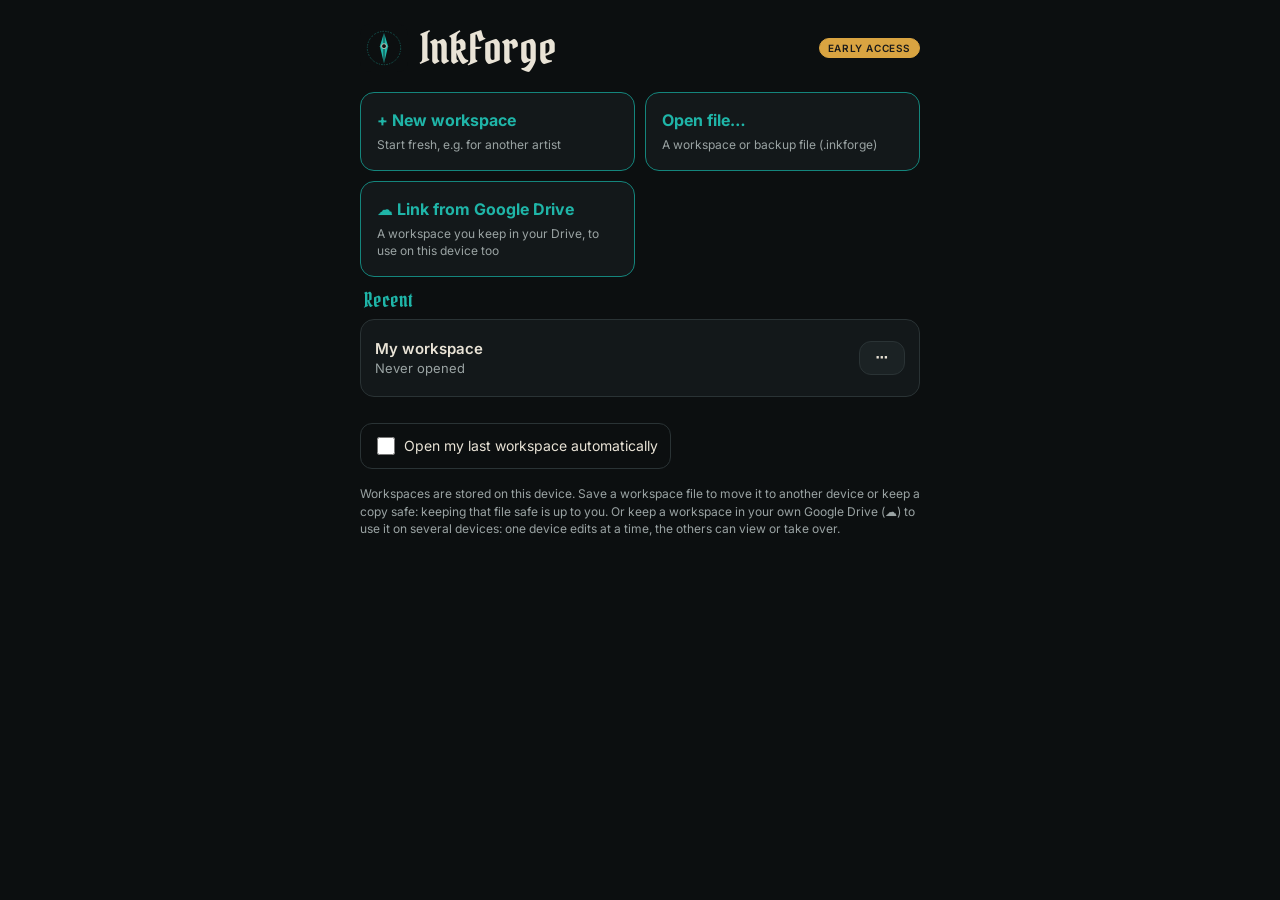
==== index.html @ c923f7d4 "Design studio: gift vouchers, business cards, flyers and social posts from templates and themes; add" ====
<!doctype html>
<html lang="en">
<head>
<meta charset="utf-8">
<meta name="viewport" content="width=device-width, initial-scale=1, viewport-fit=cover">
<meta name="theme-color" content="#0c0f10">
<meta name="apple-mobile-web-app-capable" content="yes">
<meta name="apple-mobile-web-app-status-bar-style" content="black-translucent">
<title>InkForge</title>
<link rel="manifest" href="manifest.webmanifest">
<link rel="icon" href="icon.svg" type="image/svg+xml">
<link rel="apple-touch-icon" href="icon.svg">
<link rel="preconnect" href="https://fonts.googleapis.com">
<link rel="preconnect" href="https://fonts.gstatic.com" crossorigin>
<link href="https://fonts.googleapis.com/css2?family=Pirata+One&family=Inter:wght@400;500;600;700&display=swap" rel="stylesheet">
<link rel="stylesheet" href="app.css">
</head>
<body>
<div id="app">
  <nav id="nav" aria-label="Main">
    <div class="brand"><img src="icon.svg" alt=""><span>InkForge</span></div>
    <button class="nav-btn" data-view="home" data-tip="Today at a glance">
      <svg viewBox="0 0 24 24"><path d="M3 11l9-7 9 7v9a1 1 0 0 1-1 1h-5v-6H9v6H4a1 1 0 0 1-1-1z"/></svg><span>Home</span></button>
    <button class="nav-btn" data-view="clients" data-tip="Client phonebook">
      <svg viewBox="0 0 24 24"><circle cx="9" cy="8" r="4"/><path d="M2 21c0-4 3-6 7-6s7 2 7 6"/><path d="M17 4a4 4 0 0 1 0 8M22 21c0-3-2-5-4-5.5"/></svg><span>Clients</span></button>
    <button class="nav-btn" data-view="book" data-tip="Appointments calendar">
      <svg viewBox="0 0 24 24"><rect x="3" y="5" width="18" height="16" rx="2"/><path d="M3 10h18M8 3v4M16 3v4"/></svg><span>Book</span></button>
    <button class="nav-btn" data-view="studio" data-tip="Portfolio, stencils, forms, reels">
      <svg viewBox="0 0 24 24"><path d="M14 3l7 7-9 9H5v-7z"/><path d="M11 6l7 7M5 19l-2 2"/></svg><span>Studio</span></button>
    <button class="nav-btn" data-view="more" data-tip="Settings, backup, rules, stock">
      <svg viewBox="0 0 24 24"><circle cx="5" cy="12" r="1.6"/><circle cx="12" cy="12" r="1.6"/><circle cx="19" cy="12" r="1.6"/></svg><span>More</span></button>
  </nav>
  <main id="main">
    <header id="topbar"><h1 id="view-title">InkForge</h1>
      <span class="tb-right"><span class="badge ea" data-tip="InkForge is still being built. Features may change and some things may not work yet.">Early Access</span>
        <span id="db-badge" class="badge" data-tip="Database status">…</span></span></header>
    <section id="view"></section>
  </main>
</div>
<div id="tip" role="tooltip" hidden></div>
<div id="toast" hidden></div>
<input type="file" id="import-file" accept=".inkforge,.sqlite,.db" hidden>
<script src="reel.js"></script>
<script src="design.js"></script>
<script src="app.js"></script>
</body>
</html>
---- app.css ----
:root {
  --bg: #0c0f10;
  --bg2: #13181a;
  --bg3: #1b2224;
  --line: #2a3335;
  --ink: #e9e3d6;      /* bone */
  --ink2: #9aa3a3;
  --teal: #1fb5a8;
  --teal2: #14857c;
  --red: #d2453b;
  --radius: 14px;
  --nav-h: 64px;
  --safe-b: env(safe-area-inset-bottom, 0px);
  --display: 'Pirata One', 'Georgia', serif;
  --ui: 'Inter', system-ui, -apple-system, 'Segoe UI', sans-serif;
}
* { box-sizing: border-box; -webkit-tap-highlight-color: transparent; }
[hidden] { display: none !important; }
html, body { margin: 0; height: 100%; }
body {
  background: var(--bg);
  background-image:
    radial-gradient(1200px 600px at 110% -10%, rgba(31,181,168,.08), transparent 60%),
    radial-gradient(800px 500px at -20% 110%, rgba(31,181,168,.05), transparent 60%);
  color: var(--ink); font: 15px/1.45 var(--ui);
  overscroll-behavior: none;
}
button, input, select, textarea { font: inherit; color: inherit; }
svg { width: 22px; height: 22px; fill: none; stroke: currentColor; stroke-width: 1.7; stroke-linecap: round; stroke-linejoin: round; }

#app { display: flex; flex-direction: column-reverse; height: 100%; }
#main { flex: 1; min-width: 0; overflow-y: auto; padding: 0 16px calc(24px); }

/* Bottom tab bar (phones) */
#nav {
  display: flex; justify-content: space-around; align-items: stretch;
  height: calc(var(--nav-h) + var(--safe-b)); padding-bottom: var(--safe-b);
  background: rgba(12,15,16,.92); backdrop-filter: blur(10px);
  border-top: 1px solid var(--line);
}
#nav .brand { display: none; }
.nav-btn {
  flex: 1; background: none; border: 0; color: var(--ink2);
  display: flex; flex-direction: column; align-items: center; justify-content: center; gap: 3px;
  font-size: 11px; font-weight: 600; letter-spacing: .04em; text-transform: uppercase; cursor: pointer;
}
.nav-btn.active { color: var(--teal); }
.nav-btn.active svg { filter: drop-shadow(0 0 6px rgba(31,181,168,.55)); }

/* Side rail (tablet landscape / PC) */
@media (min-width: 900px) {
  #app { flex-direction: row; }
  #nav { flex-direction: column; justify-content: flex-start; width: 96px; height: 100%;
         border-top: 0; border-right: 1px solid var(--line); padding: 16px 0; gap: 6px; }
  #nav .brand { display: flex; flex-direction: column; align-items: center; gap: 4px; margin-bottom: 18px;
                font: 20px var(--display); color: var(--teal); }
  #nav .brand img { width: 44px; height: 44px; }
  .nav-btn { flex: 0 0 72px; }
  #main { padding: 0 32px 32px; }
}

#topbar {
  position: sticky; top: 0; z-index: 5; display: flex; align-items: center; justify-content: space-between;
  padding: calc(env(safe-area-inset-top, 0px) + 14px) 0 12px; background: linear-gradient(var(--bg) 70%, transparent);
}
#topbar h1 { margin: 0; font: 34px/1 var(--display); letter-spacing: .02em; }
.badge { font-size: 11px; font-weight: 600; padding: 4px 10px; border-radius: 99px;
         border: 1px solid var(--line); color: var(--ink2); text-transform: uppercase; letter-spacing: .06em; }
.badge.ok { color: var(--teal); border-color: var(--teal2); }
.tb-right { display: flex; flex-direction: column; align-items: flex-end; gap: 4px; flex: none; margin-left: 10px; }
.badge.ea { color: #1a1a1a; background: #d9a441; border-color: #d9a441; font-size: 10px; padding: 2px 8px; }
.badge.warn { color: var(--red); border-color: var(--red); }

#view { max-width: 980px; margin: 0 auto; animation: fade .18s ease; }
@keyframes fade { from { opacity: 0; transform: translateY(4px); } }

.card {
  background: var(--bg2); border: 1px solid var(--line); border-radius: var(--radius);
  padding: 16px; margin-bottom: 14px; position: relative;
}
.card h2 { margin: 0 0 10px; font: 24px/1.1 var(--display); letter-spacing: .02em; display: flex; align-items: center; gap: 8px; }
.grid { display: grid; gap: 14px; grid-template-columns: repeat(auto-fill, minmax(220px, 1fr)); }
.grid > .card { margin-bottom: 0; }
.muted { color: var(--ink2); }
.hero { padding: 22px 18px; border-color: var(--teal2);
        background: linear-gradient(135deg, rgba(31,181,168,.14), transparent 60%), var(--bg2); }
.hero .big { font: 40px/1 var(--display); }

.tile { display: flex; align-items: center; gap: 14px; cursor: pointer; min-height: 72px; }
.tile .ico { width: 44px; height: 44px; border-radius: 12px; display: grid; place-items: center;
             background: var(--bg3); color: var(--teal); flex: none; }
.tile .t { font-weight: 600; }
.tile .soon { margin-left: auto; font-size: 10px; text-transform: uppercase; letter-spacing: .08em; color: var(--ink2); }
.tile:active { transform: scale(.98); }

.btn {
  display: inline-flex; align-items: center; justify-content: center; gap: 8px; min-height: 44px; padding: 0 18px;
  border-radius: 12px; border: 1px solid var(--line); background: var(--bg3); cursor: pointer; font-weight: 600;
}
.btn.primary { background: var(--teal); border-color: var(--teal); color: #061211; }
.btn.danger { border-color: var(--red); color: var(--red); background: none; }
.btn:active { transform: scale(.97); }
.row { display: flex; gap: 10px; flex-wrap: wrap; align-items: center; }

label.field { display: block; margin-bottom: 12px; }
label.field span { display: block; font-size: 12px; color: var(--ink2); margin-bottom: 4px; text-transform: uppercase; letter-spacing: .06em; }
.in { width: 100%; min-height: 46px; padding: 0 14px; border-radius: 12px; border: 1px solid var(--line);
           background: var(--bg); outline: none; font-size: 16px; /* 16px stops iOS zoom */ }
.in:focus { border-color: var(--teal); }

.stat { display: flex; justify-content: space-between; padding: 8px 0; border-bottom: 1px dashed var(--line); }
.stat:last-child { border: 0; }
.meter { height: 6px; background: var(--bg3); border-radius: 9px; overflow: hidden; margin-top: 8px; }
.meter > i { display: block; height: 100%; background: var(--teal); }

textarea.in { padding: 12px 14px; resize: vertical; min-height: 0; display: block; }
.btn.small { min-height: 34px; padding: 0 12px; font-size: 13px; }
.icon-btn { padding: 0; width: 46px; min-height: 46px; flex: none; }

/* Clients */
.search-bar { position: sticky; top: calc(env(safe-area-inset-top, 0px) + 60px); z-index: 4; display: flex; gap: 10px; padding: 4px 0 12px; background: var(--bg); }
.letter { font: 20px var(--display); color: var(--teal); margin: 10px 4px 6px; }
.card.list { padding: 4px 0; }
.c-row { display: flex; align-items: center; gap: 12px; padding: 10px 14px; color: inherit; text-decoration: none; min-height: 60px; }
.c-row + .c-row { border-top: 1px solid var(--line); }
.c-row:active { background: var(--bg3); }
.c-main { flex: 1; min-width: 0; display: flex; flex-direction: column; }
.c-n { font-weight: 600; }
.c-sub { font-size: 13px; white-space: nowrap; overflow: hidden; text-overflow: ellipsis; }
.chev { color: var(--ink2); width: 18px; height: 18px; flex: none; }
.dot { width: 8px; height: 8px; border-radius: 50%; background: var(--red); flex: none; }
.count { text-align: center; font-size: 12px; margin: 8px 0 24px; }
.ava { width: 40px; height: 40px; border-radius: 50%; flex: none; object-fit: cover; display: grid; place-items: center;
       background: var(--bg3); border: 1px solid var(--line); color: var(--teal); font-weight: 700; font-size: 14px; }
.ava.lg { width: 96px; height: 96px; font: 38px var(--display); border: 2px solid var(--teal2); }
.empty { text-align: center; padding: 48px 16px; }
.empty-ico { width: 72px; height: 72px; margin: 0 auto 12px; border-radius: 50%; border: 1px dashed var(--teal2);
             display: grid; place-items: center; color: var(--teal); }
.chips { display: flex; flex-wrap: wrap; gap: 6px; justify-content: center; margin-top: 8px; }
.chip { font-size: 12px; padding: 3px 10px; border-radius: 99px; background: var(--bg3); border: 1px solid var(--line); }
.c-head { display: flex; flex-direction: column; align-items: center; text-align: center; padding-top: 22px; }
.c-name { font: 32px/1.1 var(--display); margin-top: 10px; }
.acts { display: flex; justify-content: center; gap: 6px; margin-top: 16px; width: 100%; }
.act { flex: 1; max-width: 76px; display: flex; flex-direction: column; align-items: center; gap: 4px; padding: 10px 0;
       border-radius: 12px; background: var(--bg3); color: var(--teal); text-decoration: none; font-size: 11px; font-weight: 600; }
.act span { color: var(--ink); }
.act.off { opacity: .3; }
.stat .val { text-align: right; overflow-wrap: anywhere; margin-left: 12px; }
.card.alert { border-color: var(--red); background: linear-gradient(135deg, rgba(210,69,59,.12), transparent 60%), var(--bg2); }
.card.alert h2 { color: var(--red); }
.pre { white-space: pre-wrap; margin: 0; }
.two { display: grid; gap: 0 12px; grid-template-columns: 1fr; }
@media (min-width: 600px) { .two { grid-template-columns: 1fr 1fr; } }
.photo-pick { display: flex; flex-direction: column; align-items: center; gap: 8px; margin: 6px 0 16px; }
.avatar-pick { position: relative; cursor: pointer; }
.avatar-pick .cam { position: absolute; right: -2px; bottom: -2px; width: 32px; height: 32px; border-radius: 50%;
                    background: var(--teal); color: #061211; display: grid; place-items: center; }
.avatar-pick .cam svg { width: 18px; height: 18px; }
.form-foot { position: sticky; bottom: 0; background: var(--bg2); padding: 12px 0 4px; margin-top: 4px; z-index: 1; }

/* Booking / calendar */
.card.list.flush { background: none; border: 0; padding: 0; margin: 0 -16px -16px; border-top: 1px solid var(--line); border-radius: 0; }
.cal-bar { position: sticky; top: calc(env(safe-area-inset-top, 0px) + 60px); z-index: 4; display: flex; justify-content: space-between; gap: 8px; flex-wrap: wrap; padding: 4px 0 8px; background: var(--bg); }
.seg { display: flex; background: var(--bg2); border: 1px solid var(--line); border-radius: 12px; padding: 3px; }
.seg button { border: 0; background: none; padding: 0 12px; min-height: 38px; border-radius: 9px; color: var(--ink2); font-weight: 600; cursor: pointer; }
.seg button.on { background: var(--teal); color: #061211; }
.cal-label { font: 22px var(--display); margin: 2px 2px 10px; }
.day-head { font: 20px var(--display); color: var(--teal); margin: 16px 4px 8px; }

.month .wk, .mgrid { display: grid; grid-template-columns: repeat(7, 1fr); gap: 4px; }
.month .wk span { text-align: center; font-size: 11px; color: var(--ink2); padding-bottom: 4px; }
.mday { aspect-ratio: 1 / 1.05; border: 1px solid var(--line); background: var(--bg2); border-radius: 10px; cursor: pointer;
        display: flex; flex-direction: column; align-items: center; justify-content: space-between; padding: 6px 0 7px; min-width: 0; }
.mday .n { font-weight: 600; font-size: 14px; }
.mday.out { opacity: .35; }
.mday.today .n { color: var(--teal); }
.mday.sel { border-color: var(--teal); background: rgba(31,181,168,.12); }
.pips { display: flex; gap: 3px; align-items: center; height: 6px; }
.pips i { width: 6px; height: 6px; border-radius: 50%; background: var(--teal); }
.pips b { font-size: 10px; color: var(--teal); line-height: 1; }

.tl { background: var(--bg2); border: 1px solid var(--line); border-radius: var(--radius); overflow: hidden; margin-bottom: 20px; }
.tl-head { display: grid; grid-template-columns: 46px repeat(var(--n, 1), 1fr); border-bottom: 1px solid var(--line); }
.tl.week .tl-head, .tl.week .tl-body { --n: 7; }
.tl-day { border: 0; background: none; padding: 8px 0; display: flex; flex-direction: column; align-items: center; cursor: pointer; }
.tl-day small { font-size: 10px; text-transform: uppercase; color: var(--ink2); letter-spacing: .06em; }
.tl-day b { font-size: 18px; }
.tl-day.today b { color: var(--teal); }
.tl.day .tl-head { display: none; }
.tl-body { display: grid; grid-template-columns: 46px repeat(var(--n, 1), 1fr); max-height: calc(100dvh - 260px); overflow-y: auto; }
.tl-hours span { display: block; font-size: 10px; color: var(--ink2); text-align: right; padding-right: 6px; transform: translateY(-6px); }
.tl-col { position: relative; border-left: 1px solid var(--line); cursor: copy;
          background-image: repeating-linear-gradient(to bottom, var(--line) 0 1px, transparent 1px 60px),
                            repeating-linear-gradient(to bottom, rgba(42,51,53,.45) 0 1px, transparent 1px 30px); }
.now { position: absolute; left: 0; right: 0; height: 2px; background: var(--red); z-index: 2; }
.now::before { content: ''; position: absolute; left: -4px; top: -3px; width: 8px; height: 8px; border-radius: 50%; background: var(--red); }
.ev { position: absolute; z-index: 1; border-radius: 8px; padding: 4px 7px; overflow: hidden; text-decoration: none; color: var(--ink);
      background: rgba(31,181,168,.18); border-left: 3px solid var(--teal); font-size: 12px; display: flex; flex-direction: column; gap: 1px; }
.ev b { font-size: 13px; white-space: nowrap; overflow: hidden; text-overflow: ellipsis; }
.ev span { white-space: nowrap; overflow: hidden; text-overflow: ellipsis; }
.in::-webkit-calendar-picker-indicator { filter: invert(.7); }
.in { color-scheme: dark; }
.tl.week .ev { padding: 3px 4px; } .tl.week .ev b { font-size: 11px; }
.ev.busy { z-index: 0; cursor: not-allowed; }
.gsync.syncing svg { animation: spin 1s linear infinite; color: var(--teal); }
.gsync.ok { color: var(--teal); }
.gsync.error { color: var(--red); border-color: var(--red); }
@keyframes spin { to { transform: rotate(360deg); } }
.guide { margin-top: 14px; border-top: 1px dashed var(--line); padding-top: 12px; }
.guide summary { cursor: pointer; color: var(--teal); font-weight: 600; }
.guide ol { padding-left: 20px; margin: 10px 0; } .guide li { margin-bottom: 8px; }
.guide code { background: var(--bg3); padding: 1px 6px; border-radius: 6px; overflow-wrap: anywhere; }
.ev.busy { background: repeating-linear-gradient(45deg, rgba(154,163,163,.12) 0 6px, rgba(154,163,163,.06) 6px 12px); border-left-color: var(--ink2); color: var(--ink2); }
/* Booking types: one colour each, used on calendar blocks and chips */
.k-consult { --k: #d9a441; } .k-touchup { --k: #5fa8e8; } .k-meeting { --k: #b07fe0; } .k-leave { --k: #9aa3a3; } .k-other { --k: #e08a6b; }
.ev:is(.k-consult, .k-touchup, .k-meeting, .k-leave, .k-other) { border-left-color: var(--k); background: color-mix(in srgb, var(--k) 20%, transparent); }
.ev.k-leave { background: repeating-linear-gradient(45deg, rgba(154,163,163,.18) 0 6px, rgba(154,163,163,.08) 6px 12px); }
.kchip { display: inline-block; margin-left: 8px; font-size: 11px; font-weight: 600; padding: 1px 8px; border-radius: 99px; color: var(--k); border: 1px solid var(--k); vertical-align: 2px; }
.k-followup { --k: #4fd18b; }
.ev.k-followup { border-left-color: var(--k); background: color-mix(in srgb, var(--k) 20%, transparent); }
.done-tick { color: var(--teal); font-weight: 700; margin-right: 6px; }
/* Finished-tattoo section on a booking */
.b-done { border: 1px solid var(--line); border-radius: 14px; padding: 12px; margin-bottom: 12px; background: var(--bg); }
.b-done:has(input[name=completed]:checked) { border-color: var(--teal2); background: linear-gradient(135deg, rgba(31,181,168,.08), transparent 60%), var(--bg); }
.b-done-t { display: inline-flex; font-weight: 600; }
#b-done-in { margin-top: 12px; }
.b-done-acts { display: flex; flex-wrap: wrap; gap: 8px; align-items: center; justify-content: space-between; }
.b-fu { display: flex; align-items: center; gap: 6px; font-size: 13px; color: var(--ink2); }
.b-fu .in { width: 56px; padding: 8px; text-align: center; }
/* Stats */
.st-period { margin-bottom: 10px; overflow-x: auto; scrollbar-width: none; } .st-period button { flex: 1 0 auto; padding: 0 10px; font-size: 14px; }
#b-fu-info a { color: var(--teal); font-weight: 600; }
.st-head { margin-bottom: 12px; align-items: center; } .st-head .in { width: auto; flex: 1; min-width: 0; }
.kpis { display: grid; grid-template-columns: repeat(2, 1fr); gap: 8px; margin-bottom: 14px; }
@media (min-width: 700px) { .kpis { grid-template-columns: repeat(4, 1fr); } }
.kpi { background: var(--bg2); border: 1px solid var(--line); border-radius: 14px; padding: 12px 14px; display: flex; flex-direction: column; }
.kpi b { font: 26px/1.1 var(--display); color: var(--teal); } .kpi span { font-size: 12px; color: var(--ink2); }
.bars { display: flex; align-items: flex-end; gap: 6px; height: 160px; padding-top: 8px; }
.bar { flex: 1; height: 100%; display: flex; flex-direction: column; justify-content: flex-end; align-items: center; gap: 4px; min-width: 0; }
.bar i { display: block; width: 100%; max-width: 36px; border-radius: 6px 6px 2px 2px; background: linear-gradient(var(--teal), var(--teal2)); }
.bar span { font-size: 10px; color: var(--ink2); }
.st-two { grid-template-columns: 1fr 1fr; gap: 12px; }
@media (max-width: 520px) { .st-two { grid-template-columns: 1fr; } }
.st-table { overflow-x: auto; }
.st-table table { width: 100%; border-collapse: collapse; font-size: 13px; }
.st-table th { text-align: left; font-size: 11px; text-transform: uppercase; letter-spacing: .05em; color: var(--ink2); padding: 6px 8px; border-bottom: 1px solid var(--line); }
.st-table td { padding: 8px; border-bottom: 1px solid var(--line); white-space: nowrap; } .st-table td:nth-child(3) { white-space: normal; min-width: 140px; }
.st-table tbody tr { cursor: pointer; } .st-table tbody tr:hover { background: var(--bg3); }
#st-side a.stat { color: inherit; text-decoration: none; }
@media (min-width: 1000px) { .st-wrap { display: grid; grid-template-columns: 1fr 300px; gap: 16px; align-items: start; } #view:has(.st-wrap) { max-width: 1250px; } }
@media print {
  .st-period, .st-head .no-print { display: none !important; }
  .kpi, .card { break-inside: avoid; border-color: #ccc !important; background: #fff !important; color: #111 !important; }
  .kpi b { color: #14857c !important; } .st-table td, .st-table th { color: #111 !important; border-color: #ccc !important; }
}
.seg.kinds { flex-wrap: wrap; }
.seg.kinds button { flex: 1 0 30%; white-space: nowrap; font-size: 13px; padding-inline: 6px; }

.time-col { display: flex; flex-direction: column; width: 64px; flex: none; font-size: 13px; }
.price { font-weight: 700; font-size: 13px; padding: 3px 8px; border-radius: 8px; border: 1px solid var(--line); color: var(--ink2); }
.price.paid { color: var(--teal); border-color: var(--teal2); }

.picker { position: relative; }
.pick-list { position: absolute; left: 0; right: 0; top: calc(100% + 4px); z-index: 10; background: var(--bg3); border: 1px solid var(--line);
             border-radius: 12px; max-height: 300px; overflow-y: auto; box-shadow: 0 12px 30px rgba(0,0,0,.5); }
.pick-list .c-row { width: 100%; border: 0; background: none; text-align: left; cursor: pointer; min-height: 52px; }
.pick-list .c-row.add .ava { color: var(--teal); font-size: 20px; }
select.in { appearance: none; padding-right: 30px; cursor: pointer;
  background: var(--bg) url("data:image/svg+xml,%3Csvg xmlns='http://www.w3.org/2000/svg' viewBox='0 0 24 24' fill='none' stroke='%239aa3a3' stroke-width='2'%3E%3Cpath d='M6 9l6 6 6-6'/%3E%3C/svg%3E") no-repeat right 10px center / 16px; }
.two.tight { grid-template-columns: 1fr 1fr; }
.toggle { display: flex; align-items: center; gap: 6px; padding: 0 12px; min-height: 46px; border: 1px solid var(--line); border-radius: 12px; cursor: pointer; flex: none; }
.toggle input { accent-color: var(--teal); width: 18px; height: 18px; }
.toggle span { margin: 0 !important; text-transform: none !important; font-size: 14px !important; color: var(--ink) !important; letter-spacing: 0 !important; }
.lbl { display: block; font-size: 12px; color: var(--ink2); margin-bottom: 6px; text-transform: uppercase; letter-spacing: .06em; }
.field { margin-bottom: 12px; }
.thumbs { display: grid; grid-template-columns: repeat(auto-fill, minmax(84px, 1fr)); gap: 8px; }
.thumb { position: relative; aspect-ratio: 1; border-radius: 10px; overflow: hidden; background: var(--bg3); border: 1px solid var(--line); }
.thumb img { width: 100%; height: 100%; object-fit: cover; cursor: zoom-in; }
.thumb button { position: absolute; top: 4px; right: 4px; width: 26px; height: 26px; border-radius: 50%; border: 0;
                background: rgba(0,0,0,.7); color: #fff; font-size: 16px; line-height: 1; cursor: pointer; }
.thumb.add { display: grid; place-items: center; color: var(--teal); cursor: pointer; border-style: dashed; border-color: var(--teal2); }
#img-viewer { position: fixed; inset: 0; z-index: 80; background: #050505; user-select: none; -webkit-user-select: none; }

/* Portfolio */
.pf-seg { margin-bottom: 12px; } .pf-seg button { flex: 1; }
.pf-grid { display: grid; grid-template-columns: repeat(3, 1fr); gap: 3px; border-radius: var(--radius); overflow: hidden; }
@media (min-width: 600px) { .pf-grid { grid-template-columns: repeat(4, 1fr); gap: 6px; border-radius: 0; } .pf-grid .pf-tile { border-radius: 10px; } }
@media (min-width: 1100px) { .pf-grid { grid-template-columns: repeat(5, 1fr); } }
.pf-tile { position: relative; aspect-ratio: 1; background: var(--bg3); overflow: hidden; display: block; }
.pf-tile img { width: 100%; height: 100%; object-fit: cover; display: block; transition: transform .25s; }
.pf-tile:hover img { transform: scale(1.04); }
.pf-tile.claimed img { filter: grayscale(1) brightness(.6); }
.pf-badge { position: absolute; left: 6px; bottom: 6px; font-size: 11px; font-weight: 700; padding: 2px 8px; border-radius: 99px;
            background: var(--teal); color: #061211; }
.pf-tile.claimed .pf-badge { background: var(--bg); color: var(--ink2); }
.pf-star { position: absolute; right: 6px; top: 4px; color: #f0c75e; text-shadow: 0 1px 3px #000; }
.pf-n { position: absolute; right: 6px; bottom: 6px; font-size: 11px; background: rgba(0,0,0,.65); padding: 1px 7px; border-radius: 99px; }
.pf-strip { display: flex; gap: 6px; overflow-x: auto; padding-bottom: 2px; }
.pf-strip .pf-tile { width: 84px; flex: none; border-radius: 10px; }
.carousel { display: flex; overflow-x: auto; scroll-snap-type: x mandatory; border-radius: var(--radius); margin-bottom: 8px; background: #000; scrollbar-width: none; }
.carousel::-webkit-scrollbar { display: none; }
.slide { position: relative; flex: 0 0 100%; scroll-snap-align: center; display: grid; place-items: center; max-height: 70vh; aspect-ratio: 4 / 5; }
.slide img { width: 100%; height: 100%; object-fit: contain; cursor: zoom-in; }
.slide-label { position: absolute; left: 10px; top: 10px; background: rgba(0,0,0,.7); border: 1px solid var(--teal2); color: var(--teal);
               font-size: 11px; font-weight: 700; padding: 3px 10px; border-radius: 99px; text-transform: uppercase; letter-spacing: .06em; }
.dots { display: flex; justify-content: center; gap: 6px; margin-bottom: 12px; }
.dots i { width: 7px; height: 7px; border-radius: 50%; background: var(--line); } .dots i.on { background: var(--teal); }
.fav { background: none; border: 0; font-size: 28px; color: var(--line); cursor: pointer; line-height: 1; }
.fav.on { color: #f0c75e; }
.pf-thumbs { grid-template-columns: repeat(auto-fill, minmax(96px, 1fr)); }
.pf-ph { display: flex; flex-direction: column; gap: 4px; }
.thumb.cover { outline: 2px solid var(--teal); outline-offset: -2px; }
.thumb .fwd { right: auto; left: 4px; font-size: 11px; }
.mini-sel { min-height: 32px; font-size: 12px !important; padding: 0 22px 0 8px; border-radius: 8px; background-position: right 4px center; background-size: 12px; }

/* Quote / inventory / rules */
.quote-print { display: block; width: 190mm; height: auto; }
a.btn { color: var(--ink); text-decoration: none; }
a.btn.primary { color: #061211; }
/* Quote wizard */
#qz { max-width: 640px; }
/* Step tabs stay pinned under the top bar; each step's picture (chart, size box, detail) pins under them. */
.qz-steps { display: flex; gap: 4px; margin: 0 -16px 10px; padding: 6px 16px 8px; overflow-x: auto; scrollbar-width: none;
  position: sticky; top: calc(env(safe-area-inset-top, 0px) + 60px); z-index: 6; background: linear-gradient(var(--bg) 85%, transparent); }
.qz-pin { position: sticky; top: calc(env(safe-area-inset-top, 0px) + 122px); z-index: 4; background: var(--bg2); margin: 0 -16px; padding: 0 16px 8px;
  box-shadow: 0 10px 14px -10px rgba(0,0,0,.8); }
.qz-card-main h2 { font-size: 26px; }
.qz-sec { border-top: 1px solid var(--line); padding: 12px 0 4px; }
.qz-sec > summary { cursor: pointer; font-weight: 700; color: var(--teal); list-style: none; display: flex; justify-content: space-between; margin-bottom: 8px; }
.qz-sec > summary::after { content: '+'; color: var(--ink2); } .qz-sec[open] > summary::after { content: '−'; }
.qz-sec > summary::-webkit-details-marker { display: none; }
.qz-disc { display: grid; grid-template-columns: auto 1fr; gap: 8px; align-items: center; }
.qz-disc .seg button { padding: 0 14px; }
.qz-lines { margin: 12px auto 0; max-width: 260px; font-size: 13px; color: var(--ink2); }
.qz-lines div { display: flex; justify-content: space-between; padding: 2px 0; }
.qz-out { border-top: 1px solid var(--line); padding-top: 12px; margin-top: 6px; }
.qz-acts { display: grid; grid-template-columns: repeat(3, 1fr); gap: 6px; }
.qc-vat { display: flex; align-items: center; justify-content: space-between; gap: 12px; margin-top: 4px; padding-top: 12px; border-top: 1px dashed var(--line); }
.qc-row.qc-del { grid-template-columns: auto 1fr 130px 32px; }
.qc-row.qc-del:not(:has(.qc-dot)) { grid-template-columns: 1fr 130px 32px; }
.qc-add { display: grid; grid-template-columns: 1fr 1fr; gap: 6px; margin-top: 10px; padding-top: 10px; border-top: 1px dashed var(--line); }
.qc-add > input:first-child { grid-column: 1 / -1; }
.qc-add .btn { align-self: stretch; }
.qz-steps button { flex: 1 0 auto; display: flex; flex-direction: column; align-items: center; gap: 3px; background: none; border: 0; color: var(--ink2);
  font: 600 10px var(--ui); text-transform: uppercase; letter-spacing: .04em; padding: 2px 4px; cursor: pointer; opacity: .45; }
.qz-steps button.seen { opacity: 1; }
.qz-steps i { width: 26px; height: 26px; border-radius: 50%; display: grid; place-items: center; font-style: normal; font-size: 12px; border: 1px solid var(--line); background: var(--bg2); }
.qz-steps button.on { color: var(--teal); } .qz-steps button.on i { background: var(--teal); color: #061211; border-color: var(--teal); }
.qz-card-main h2 { margin-top: 0; }
.qz-chart { display: block; width: 100%; padding: 8px; border: 1px solid var(--line); border-radius: 12px; background: #000; cursor: zoom-in; }
.qz-chart img { display: block; width: 100%; max-height: 260px; object-fit: contain; }
@media (max-width: 899px) { .qz-chart img { max-height: 190px; } .qz-detail svg { width: min(170px, 46vw); } .qz-size { height: 120px; } }
.qz-chips { display: flex; flex-wrap: wrap; gap: 6px; margin-bottom: 10px; }
.qz-chip { display: inline-flex; align-items: center; gap: 6px; cursor: pointer; color: var(--ink); font-size: 13px; padding: 6px 12px; }
.qz-chip b { width: 10px; height: 10px; border-radius: 50%; flex: none; }
.qz-chip.on { background: var(--teal); border-color: var(--teal); color: #061211; }
.qz-legend { display: flex; flex-wrap: wrap; gap: 10px; font-size: 11px; color: var(--ink2); margin-top: 4px; }
.qz-legend span { display: inline-flex; align-items: center; gap: 4px; } .qz-legend b { width: 10px; height: 10px; border-radius: 50%; }
.qz-size { height: 140px; display: grid; place-items: center; margin-bottom: 8px; background: var(--bg); border-radius: 12px; border: 1px solid var(--line); }
.qz-box { border: 2px dashed var(--teal); border-radius: 6px; display: grid; place-items: center; transition: width .1s, height .1s; min-width: 6px; min-height: 6px; }
.qz-box span { font-size: 11px; color: var(--ink2); white-space: nowrap; }
.qz-cards { display: grid; gap: 8px; }
.qz-card { display: grid; grid-template-columns: 44px 1fr; grid-template-rows: auto auto; column-gap: 12px; align-items: center; text-align: left; padding: 12px;
  border: 1px solid var(--line); border-radius: 12px; background: var(--bg); color: var(--ink); font: inherit; cursor: pointer; }
.qz-card .qz-sw { grid-row: span 2; } .qz-card .muted { font-size: 12px; }
.qz-card.on { border-color: var(--teal); box-shadow: inset 0 0 0 1px var(--teal); }
.qz-sw { width: 40px; height: 40px; border-radius: 10px; border: 1px solid var(--line); display: inline-block; flex: none; }
.sw-black { background: #141414; } .sw-bg { background: linear-gradient(135deg, #141414, #8a8a8a 60%, #dcdcdc); }
.sw-colour { background: conic-gradient(#d2453b, #f0c75e, #1fb5a8, #5fa8e8, #b07fe0, #d2453b); }
.qc-row .qz-sw { width: 26px; height: 26px; border-radius: 6px; }
.qz-detail { background: #f4efe4; border-radius: 12px; padding: 10px; display: grid; place-items: center; }
.qz-detail svg { width: min(220px, 60vw); height: auto; }
.qz-dname { display: flex; flex-direction: column; align-items: center; text-align: center; margin: 10px 0 4px; }
.qz-range { width: 100%; accent-color: var(--teal); height: 30px; }
.qz-thumbs { display: grid; grid-template-columns: repeat(5, 1fr); gap: 6px; }
.qz-thumbs button { background: #f4efe4; border: 2px solid transparent; border-radius: 8px; padding: 2px; cursor: pointer; }
.qz-thumbs button.on { border-color: var(--teal); } .qz-thumbs svg { width: 100%; height: auto; display: block; }
.qz-live { display: flex; justify-content: space-between; align-items: center; padding: 8px 14px; margin: 0 0 8px; border-radius: 12px;
  background: linear-gradient(135deg, rgba(31,181,168,.16), transparent 70%), var(--bg2); border: 1px solid var(--teal2); font-size: 14px; }
.qz-live b { color: var(--teal); font-size: 16px; }
/* #main (the scroller) already ends above the bottom tabs, so the bar sits flush at its bottom. */
.qz-foot { position: sticky; bottom: 0; background: linear-gradient(transparent, var(--bg) 18%); padding: 14px 0 10px; z-index: 5; }
.qz-result { text-align: center; padding: 6px 0 12px; }
.qz-k { font-size: 12px; text-transform: uppercase; letter-spacing: .08em; }
.qz-price { font: 56px/1.05 var(--display); color: var(--teal); }
.qz-facts { display: grid; grid-template-columns: repeat(3, 1fr); gap: 8px; margin-top: 14px; }
.qz-facts span { display: flex; flex-direction: column; font-size: 12px; color: var(--ink2); background: var(--bg); border: 1px solid var(--line); border-radius: 10px; padding: 8px 4px; }
.qz-facts b { font-size: 16px; color: var(--ink); }
.qz-why { margin-top: 8px; font-size: 13px; } .qz-why summary { cursor: pointer; color: var(--teal); font-weight: 600; margin-bottom: 6px; }
/* Calibrate */
.qc-grid { display: grid; grid-template-columns: 1fr 1fr 32px; gap: 6px; align-items: center; }
.qc-row { display: grid; grid-template-columns: auto 1fr 140px; gap: 10px; align-items: center; padding: 5px 0; border-top: 1px solid var(--line); }
.qc-row > span:nth-child(1):only-child { grid-column: span 2; }
.qc-row:not(:has(.qc-ic, .qc-dot, .qz-sw)) { grid-template-columns: 1fr 140px; }
.qc-ic { width: 34px; height: 34px; background: #f4efe4; border-radius: 6px; display: grid; place-items: center; } .qc-ic svg { width: 30px; height: 30px; }
.qc-dot { width: 14px; height: 14px; border-radius: 50%; }
.qc-n { padding-top: 8px; padding-bottom: 8px; }
.qc-sample { display: grid; grid-template-columns: repeat(6, 1fr); gap: 4px; margin-top: 12px; text-align: center; }
.qc-sample span { display: flex; flex-direction: column; font-size: 11px; color: var(--ink2); background: var(--bg); border-radius: 8px; padding: 6px 2px; }
.qc-sample b { font-size: 12px; color: var(--ink); }
.unit-in { position: relative; }
.unit-in em { position: absolute; right: 12px; top: 50%; transform: translateY(-50%); font-style: normal; font-size: 13px; color: var(--ink2); pointer-events: none; }
.unit-in .in { padding-right: 56px; }
.stepper { display: flex; align-items: center; gap: 6px; flex: none; }
.stepper b { min-width: 44px; text-align: center; font-size: 16px; display: flex; flex-direction: column; line-height: 1.1; }
.stepper small { font-size: 10px; color: var(--ink2); font-weight: 400; }
.stepper .mini { width: 38px; height: 38px; font-size: 18px; }
.inv-row.low b { color: var(--red); }
.count-in { width: 92px; flex: none; text-align: center; }
.count-in.diff { border-color: #f0c75e; color: #f0c75e; }
.rule { align-items: flex-start; }
.rule-n { font: 24px/1 var(--display); color: var(--teal); width: 28px; flex: none; padding-top: 2px; }
.rule-b { font-size: 13px; white-space: pre-wrap; display: -webkit-box; -webkit-line-clamp: 3; -webkit-box-orient: vertical; overflow: hidden; }

/* Reel */
.reel-stage { background: var(--bg2); border: 1px solid var(--line); border-radius: var(--radius); padding: 10px; margin-bottom: 14px; }
#reel-cv { display: block; height: min(54vh, 640px); aspect-ratio: 9 / 16; max-width: 100%; margin: 0 auto; border-radius: 10px; background: #000; }
.reel-ctrl { display: flex; align-items: center; gap: 10px; margin-top: 10px; }
/* Phones: preview stays pinned while the tools scroll underneath, so every change is visible */
@media (max-width: 899px) {
  .reel-stage { position: sticky; top: calc(env(safe-area-inset-top, 0px) + 60px); z-index: 5; padding: 8px; box-shadow: 0 10px 18px -8px rgba(0,0,0,.7); }
  #reel-cv { height: 36vh; }
  .reel-ctrl { margin-top: 6px; }
}
.reel-ctrl input { flex: 1; accent-color: var(--teal); }
/* Mini timeline: blocks sized by duration, transition dots on the joins, playhead line */
.reel-tl { margin-top: 8px; overflow-x: auto; overflow-y: hidden; padding: 4px 2px 6px; scrollbar-width: thin; touch-action: pan-x; }
.tl-track { display: flex; align-items: center; gap: 6px; width: max-content; }
.tl-row { position: relative; display: flex; height: 50px; }
.tl-b { position: relative; flex: none; height: 50px; border: 0; padding: 0; margin: 0; cursor: pointer; overflow: hidden;
  border-top: 2px solid transparent; border-bottom: 2px solid transparent; box-shadow: inset -1px 0 0 rgba(0,0,0,.6); }
.tl-row > .tl-b:first-child { border-radius: 8px 0 0 8px; } .tl-row > .tl-b:nth-last-child(1 of .tl-b) { border-radius: 0 8px 8px 0; }
.tl-clip { background-color: var(--bg3); background-size: auto 100%; background-repeat: repeat-x; }
.tl-clip span { position: absolute; left: 3px; bottom: 2px; font-size: 10px; background: rgba(0,0,0,.7); color: #fff; padding: 0 4px; border-radius: 5px; }
.tl-card { background: linear-gradient(135deg, #1b2426, #0f1415); color: var(--teal); font: 15px var(--display); }
.tl-b.on { border-color: var(--teal); box-shadow: inset 0 0 0 2px var(--teal); z-index: 1; }
.tl-tr { position: absolute; top: 50%; width: 24px; height: 24px; margin: -12px 0 0 -12px; z-index: 3; border-radius: 50%; padding: 0; cursor: pointer;
  border: 2px solid var(--bg2); background: #3a4447; color: #fff; font-size: 12px; line-height: 1; display: grid; place-items: center; }
.tl-tr.own { background: var(--teal); color: #061211; }
.tl-tr.on { box-shadow: 0 0 0 2px var(--ink); transform: scale(1.15); }
.tl-row .tl-head { position: absolute; top: -3px; bottom: -3px; width: 2px; margin-left: -1px; background: var(--red); z-index: 4; pointer-events: none; border-radius: 2px; }
.tl-ghost { flex: none; height: 50px; min-width: 50px; padding: 0 10px; border-radius: 8px; border: 1px dashed var(--teal2); background: none; color: var(--teal);
  font-weight: 600; font-size: 12px; cursor: pointer; display: grid; place-items: center; }
.tl-ghost svg { width: 20px; height: 20px; } .tl-add { font-size: 22px; }
.reel-hint { display: flex; flex-direction: column; gap: 6px; font-size: 14px; }
#reel-cv { touch-action: none; cursor: move; }
/* Start screen */
#start { position: fixed; inset: 0; z-index: 95; background: var(--bg); overflow-y: auto; padding: calc(env(safe-area-inset-top, 0px) + 24px) 16px 32px; }
.start-in { max-width: 560px; margin: 0 auto; }
.start-brand { display: flex; align-items: center; gap: 12px; margin-bottom: 20px; }
.start-brand img { width: 48px; height: 48px; } .start-brand h1 { margin: 0; font: 44px/1 var(--display); flex: 1; }
.start-acts { display: grid; grid-template-columns: 1fr 1fr; gap: 10px; margin-bottom: 8px; }
.start-big { display: flex; flex-direction: column; gap: 4px; text-align: left; padding: 16px; border-radius: var(--radius); cursor: pointer;
  border: 1px solid var(--teal2); background: var(--bg2); color: var(--ink); font: inherit; }
.start-big b { font-size: 16px; color: var(--teal); } .start-big span { font-size: 12px; color: var(--ink2); }
.ws-row { flex-wrap: wrap; }
.ws-open { background: none; border: 0; padding: 4px 0; text-align: left; color: inherit; font: inherit; cursor: pointer; display: flex; flex-direction: column; }
.ws-badge { cursor: pointer; max-width: 160px; overflow: hidden; text-overflow: ellipsis; white-space: nowrap; text-transform: none; letter-spacing: 0; font-size: 12px; }
button.merge-row { background: none; color: inherit; font: inherit; text-align: left; }
#merge-dlg { position: fixed; inset: 0; z-index: 90; background: rgba(0,0,0,.8); display: flex; padding: 16px; overflow-y: auto; }
#merge-dlg .card { width: min(520px, 100%); margin: auto; }   /* auto margins centre it but let a tall card scroll from the top */
.merge-list { display: flex; flex-direction: column; gap: 6px; }
.merge-row { display: flex; align-items: center; gap: 12px; padding: 10px; border: 1px solid var(--line); border-radius: 12px; cursor: pointer; }
.merge-row input { width: 22px; height: 22px; accent-color: var(--teal); flex: none; }
.merge-row .c-main { display: flex; flex-direction: column; } .merge-row .muted { font-size: 12px; }
.merge-row.empty { opacity: .45; cursor: default; }
.f-tpl { flex-wrap: wrap; }
.f-tpl .c-main { flex: 1 1 0; min-width: 0; }
.f-acts { display: flex; gap: 6px; flex-wrap: wrap; justify-content: flex-end; flex: 1 1 100%; padding-left: 52px; }
@media (min-width: 700px) { .f-acts { flex: 0 0 auto; padding-left: 0; } }
.tpl-list { display: flex; flex-direction: column; gap: 8px; }
.tpl { display: flex; flex-wrap: wrap; align-items: center; gap: 8px; padding: 10px; border: 1px solid var(--line); border-radius: 12px; background: var(--bg2); }
.tpl.on { border-color: var(--teal); }
.tpl-n { flex: 1; min-width: 0; display: flex; flex-direction: column; }
.tpl-n b { overflow: hidden; text-overflow: ellipsis; white-space: nowrap; } .tpl-n .muted { font-size: 12px; }
.tpl-acts { flex-basis: 100%; gap: 6px; }
#reel-tabs button { padding: 0 6px; font-size: 14px; }
.stk-list { display: flex; flex-wrap: wrap; gap: 8px; }
.stk { position: relative; width: 64px; height: 64px; border-radius: 10px; border: 2px solid var(--line); cursor: pointer; display: grid; place-items: center;
  background: repeating-conic-gradient(#2a2f31 0 25%, #1c2123 0 50%) 50% / 12px 12px; }
.stk img { max-width: 86%; max-height: 86%; }
.stk.on { border-color: var(--teal); }
.stk b { position: absolute; right: -6px; top: -6px; width: 22px; height: 22px; border-radius: 50%; background: var(--red); color: #fff; display: grid; place-items: center; font-size: 15px; }
.stk.add { border-style: dashed; border-color: var(--teal2); color: var(--teal); font-size: 26px; background: none; }
.seg.dir4 { flex-wrap: wrap; } .seg.dir4 button { flex: 1 0 45% !important; font-size: 13px; }
.reel-ctrl span { font-size: 12px; min-width: 76px; text-align: right; font-variant-numeric: tabular-nums; }
.reel-strip { display: flex; gap: 8px; overflow-x: auto; padding-bottom: 6px; margin-bottom: 12px; }
.reel-clip { position: relative; flex: none; width: 64px; aspect-ratio: 9 / 16; border-radius: 10px; overflow: hidden; border: 2px solid var(--line);
             background: var(--bg3); padding: 0; cursor: pointer; display: grid; place-items: center; color: var(--teal); }
.reel-clip.on { border-color: var(--teal); }
.reel-clip img, .reel-clip video { width: 100%; height: 100%; object-fit: cover; pointer-events: none; }
.reel-clip span { position: absolute; left: 3px; bottom: 3px; font-size: 10px; background: rgba(0,0,0,.7); color: #fff; padding: 1px 5px; border-radius: 6px; }
.reel-clip i { position: absolute; right: 4px; top: 3px; font-size: 9px; color: #fff; font-style: normal; }
.reel-clip.add { border-style: dashed; border-color: var(--teal2); }
.reel-clip.add svg { width: 22px; height: 22px; }
/* Tool tabs: one row, scrolls sideways on narrow phones */
.reel-tools { display: flex; gap: 6px; overflow-x: auto; margin-bottom: 10px; padding-bottom: 2px; scrollbar-width: none; }
.reel-tools button { flex: 1 0 auto; min-height: 36px; padding: 0 14px; border-radius: 99px; border: 1px solid var(--line); background: var(--bg2); color: var(--ink2); font-weight: 600; cursor: pointer; }
.reel-tools button.on { background: var(--teal); border-color: var(--teal); color: #061211; }
.fx-grid { display: grid; grid-template-columns: repeat(4, 1fr); gap: 8px; }
.fx { border: 2px solid transparent; border-radius: 10px; background: none; padding: 0; cursor: pointer; color: var(--ink2); font-size: 11px; font-weight: 600; }
.fx canvas { display: block; width: 100%; aspect-ratio: 9 / 16; border-radius: 8px; background: #000; }
.fx span { display: block; padding: 4px 0 2px; }
.fx.on { border-color: var(--teal); color: var(--teal); }
.tr-grid { display: grid; grid-template-columns: 1fr 1fr; gap: 8px; }
.tr { text-align: left; border: 1px solid var(--line); border-radius: 12px; background: var(--bg2); padding: 10px 12px; cursor: pointer; color: var(--ink); }
.tr b { display: block; font-size: 14px; } .tr span { font-size: 12px; color: var(--ink2); }
.tr.on { border-color: var(--teal); box-shadow: inset 0 0 0 1px var(--teal); }
.seg:is([data-st="wmPos"], [data-st="transDir"]) { flex-wrap: wrap; }
.seg:is([data-st="wmPos"], [data-st="transDir"]) button { flex: 1 0 45% !important; font-size: 13px; }
.rc-x { position: absolute; right: 2px; top: 2px; width: 22px; height: 22px; border-radius: 50%; background: var(--red); color: #fff;
  display: grid; place-items: center; font-size: 16px; line-height: 1; cursor: pointer; box-shadow: 0 1px 4px rgba(0,0,0,.6); }
.reel-clip.on i { display: none; }
.reel-clip-head { display: flex; align-items: center; justify-content: space-between; margin-bottom: 12px; font-size: 13px; }
.bg-thumb { width: 40px; height: 64px; flex: none; border-radius: 8px; border: 1px dashed var(--line); overflow: hidden; background: var(--bg3); }
.bg-thumb img { width: 100%; height: 100%; object-fit: cover; }
.logo-box { width: 96px; height: 56px; flex: none; display: grid; place-items: center; border-radius: 10px; border: 1px dashed var(--line);
  background: repeating-conic-gradient(#2a2f31 0 25%, #1c2123 0 50%) 50% / 14px 14px; font-size: 12px; }
.logo-box img { max-width: 90%; max-height: 90%; }
#reel-rec, #reel-pick { position: fixed; inset: 0; z-index: 90; background: rgba(0,0,0,.8); display: grid; place-items: center; padding: 16px; }
#reel-rec .card, #reel-pick .card { width: min(480px, 100%); margin: 0; }
.pf-tile.picked { outline: 3px solid var(--teal); outline-offset: -3px; }
.pf-tile.picked::after { content: '✓'; position: absolute; right: 6px; top: 4px; color: var(--teal); font-weight: 700; text-shadow: 0 1px 3px #000; }
button.pf-tile { border: 0; padding: 0; cursor: pointer; }
@media (min-width: 900px) {
  .reel-wrap { display: grid; grid-template-columns: auto 380px; gap: 16px; align-items: start; }
  #view:has(.reel-wrap) { max-width: 1200px; }
  /* Fit the whole editor in a landscape window: the preview takes what is left after the top bar,
     controls, timeline and quick slider; the side panel scrolls on its own. */
  #reel-cv { height: max(300px, calc(100vh - 330px)); }
  .reel-stage { margin-bottom: 0; }
  .reel-side { position: sticky; top: 64px; max-height: calc(100vh - 80px); overflow-y: auto; padding-right: 4px; }
  .reel-side #reel-export { position: sticky; bottom: 0; margin-bottom: 4px !important; }
}
.reel-quick { display: flex; gap: 12px; margin-top: 4px; }
.q-sl { flex: 1; display: flex; align-items: center; gap: 8px; font-size: 12px; color: var(--ink2); min-width: 0; }
.q-sl span { text-transform: uppercase; letter-spacing: .05em; flex: none; }
.q-sl input { flex: 1; min-width: 0; accent-color: var(--teal); height: 26px; }
.q-sl b { color: var(--ink); font-variant-numeric: tabular-nums; min-width: 38px; text-align: right; }

/* Stencil */
.st-pick { display: flex; flex-direction: column; align-items: center; text-align: center; padding: 48px 16px; cursor: pointer; border-style: dashed; border-color: var(--teal2); }
.st-stage { background: var(--bg2); border: 1px solid var(--line); border-radius: var(--radius); padding: 10px; margin-bottom: 14px; }
#st-canvas { display: block; max-width: 100%; max-height: 52vh; margin: 0 auto; border-radius: 8px; background: #fff; transition: opacity .15s; touch-action: manipulation; }
#st-canvas.busy { opacity: .75; }
.st-view { position: relative; overflow: hidden; border-radius: 8px; touch-action: none; cursor: grab; }
#st-canvas { transform-origin: center; will-change: transform; }
.st-fit { position: absolute; right: 8px; top: 8px; z-index: 2; }
.st-tools { display: flex; align-items: center; gap: 8px; margin-top: 10px; }
.btn.on { border-color: var(--teal); color: var(--teal); }
.ink-dots { display: flex; gap: 8px; margin-left: 6px; }
.ink { width: 30px; height: 30px; border-radius: 50%; border: 2px solid var(--ink2); cursor: pointer; padding: 0; }
.ink.on { border-color: var(--teal); box-shadow: 0 0 0 2px var(--bg2), 0 0 0 4px var(--teal); }
.slider { display: block; margin-bottom: 10px; }
.slider > span { display: flex; align-items: center; gap: 6px; font-size: 12px; color: var(--ink2); text-transform: uppercase; letter-spacing: .06em; }
.slider b { margin-left: auto; color: var(--ink); font-weight: 600; }
.slider input { width: 100%; accent-color: var(--teal); height: 28px; }
/* Vertical finger drags on a slider scroll the page instead of moving it (see the touch guard in app.js) */
input[type=range] { touch-action: pan-y; }
/* Phones: the stencil preview stays pinned under the top bar while the sliders scroll beneath it */
@media (max-width: 899px) {
  .st-stage { position: sticky; top: calc(env(safe-area-inset-top, 0px) + 60px); z-index: 5; box-shadow: 0 10px 18px -8px rgba(0,0,0,.7); }
  #st-canvas { max-height: 34vh; }
  .st-tools { margin-top: 8px; }
}
.st-export { margin-top: 14px; border-top: 1px dashed var(--line); padding-top: 14px; align-items: stretch; }
@media (min-width: 900px) {
  #view:has(.st-stage) { display: grid; grid-template-columns: 1fr 340px; gap: 16px; align-items: start; max-width: 1200px; }
  #st-canvas { max-height: 72vh; }
}
#print-area { display: none; }
@media print {
  /* Printing a document: only #print-area, never dialogs or overlays that happen to be open. */
  body.printing > *:not(#print-area) { display: none !important; }
  .quote-print + .quote-print { break-before: page; }
  body.printing #print-area { display: block; }
  @page { margin: 1cm; }
}

/* Forms */
.blk { border: 1px solid var(--line); border-radius: 12px; padding: 8px; margin-bottom: 8px; background: var(--bg); }
.blk-h textarea { font: 20px var(--display); }
.blk-bar { display: flex; align-items: center; margin-bottom: 6px; }
.mini { width: 32px; height: 32px; border-radius: 8px; border: 1px solid var(--line); background: var(--bg3); cursor: pointer; font-size: 15px; }
.mini:disabled { opacity: .3; }
.mini.del { color: var(--red); }
.add-blocks { margin: 10px 0 6px; gap: 6px; }
.blk-sub textarea { font-weight: 700; }
.blk-extra { display: flex; gap: 8px; align-items: center; margin-top: 6px; }
.blk-extra .in { flex: 1; min-width: 0; font-size: 14px; }
.blk-flag { flex: none; font-size: 13px; }
.link { background: none; border: 0; color: #14857c; cursor: pointer; font-weight: 600; padding: 0; }

/* The "paper" a client reads and signs */
.sheet { background: #f4efe4; color: #1a1a1a; border-radius: var(--radius); padding: 22px 20px; margin-bottom: 14px; font-size: 15px; line-height: 1.5; }
.sheet h3 { font: 28px/1.1 var(--display); margin: 0 0 12px; color: #0c0f10; }
.sheet p { margin: 0 0 12px; }
.f-check { display: flex; gap: 12px; align-items: flex-start; padding: 10px 0; border-top: 1px solid #ddd4c2; cursor: pointer; }
.f-check input { width: 22px; height: 22px; flex: none; accent-color: #14857c; margin: 1px 0 0; }
.f-bullet { padding: 8px 0 8px 18px; border-top: 1px solid #ddd4c2; position: relative; }
.f-bullet::before { content: ''; position: absolute; left: 2px; top: 16px; width: 7px; height: 7px; border-radius: 50%; background: #14857c; }
.f-field { display: block; padding: 10px 0; border-top: 1px solid #ddd4c2; }
.f-field span { display: block; font-weight: 600; margin-bottom: 6px; }
.sheet .in { background: #fff; color: #111; border-color: #cfc5b1; color-scheme: light; }
.f-ans { border-bottom: 1px solid #999; padding: 4px 0; }
.sheet-logo { float: right; max-width: 120px; max-height: 70px; margin: 0 0 8px 12px; }
.sheet h4 { margin: 18px 0 4px; font-size: 13px; font-weight: 700; text-transform: uppercase; letter-spacing: .06em; color: #14857c; }
.sheet h4 + .f-check, .sheet h4 + .f-bullet, .sheet h4 + .f-field { border-top: 0; }
.f-opts { display: flex; flex-wrap: wrap; gap: 8px; }
.f-opts .f-opt { display: flex; align-items: center; gap: 8px; padding: 8px 12px; border: 1px solid #cfc5b1; border-radius: 10px; background: #fff; cursor: pointer; font-weight: 400; }
.f-opt span { margin: 0 !important; font-weight: 400 !important; display: inline !important; }
.f-opt input { width: 18px; height: 18px; accent-color: #14857c; margin: 0; flex: none; }
.f-opt:has(input:checked) { border-color: #14857c; background: #e3f4f1; }
.sig-wrap { margin-top: 16px; border-top: 2px solid #1a1a1a; padding-top: 10px; }
.sig-label { display: flex; justify-content: space-between; font-weight: 700; font-size: 13px; text-transform: uppercase; letter-spacing: .06em; }
#fs-sig { display: block; width: 100%; height: 160px; background: #fff; border: 1px dashed #b8ad97; border-radius: 10px; margin: 8px 0; touch-action: none; cursor: crosshair; }
.sig-img { display: block; max-width: 100%; height: 140px; object-fit: contain; object-position: left; margin: 6px 0; }
.sig-line { font-size: 13px; color: #555; margin: 0; }

@media print {
  body { background: #fff !important; }
  #nav, #topbar, .no-print, .form-foot, #toast, #tip, .card:has(#fs-client) { display: none !important; }
  #app, #main { display: block; height: auto; overflow: visible; padding: 0; }
  .sheet { background: #fff; border-radius: 0; padding: 0; }
  @page { size: A4; margin: 10mm; }
}
/* Compact one-page form layout. Applied (body.pfit) just before printing, so the page can be
   measured and scaled to fit before the print dialog lays it out; see fitFormForPrint(). */
body.pfit .sheet { width: 190mm; max-width: none; margin: 0; font-size: 9.5pt; line-height: 1.3; background: #fff; padding: 0; border-radius: 0; }
body.pfit .sheet h3 { font-size: 20pt; margin: 0 0 4px; }
body.pfit .sheet h4 { margin: 7px 0 2px; font-size: 8pt; }
body.pfit .sheet p { margin: 0 0 4px; }
body.pfit .sheet-logo { max-height: 48px; max-width: 110px; margin: 0 0 4px 10px; }
body.pfit .f-check { padding: 2px 0; gap: 7px; border-top: 0; }
body.pfit .f-check input { width: 11px; height: 11px; margin-top: 2px; }
body.pfit .f-bullet { padding: 1px 0 1px 12px; border-top: 0; }
body.pfit .f-bullet::before { top: 6px; width: 5px; height: 5px; }
/* Short answer fields sit two to a row as "Label: ____" lines */
body.pfit .f-field { display: inline-flex; align-items: baseline; gap: 6px; width: calc(50% - 6px); margin-right: 6px; padding: 3px 0; border-top: 0; vertical-align: top; }
body.pfit .f-field > span { display: inline; margin: 0; white-space: nowrap; flex: none; }
body.pfit .f-field > span::after { content: ':'; }
body.pfit .f-field .in, body.pfit .f-field .f-ans { flex: 1; min-width: 0; border: 0; border-bottom: 1px solid #888; border-radius: 0; padding: 0 2px; height: auto; min-height: 0; background: none; font: inherit; }
body.pfit .f-field:has(textarea), body.pfit .f-field:has(.f-opts) { display: flex; width: 100%; }
body.pfit .f-field textarea { height: 3.2em; resize: none; }
body.pfit .f-opts { gap: 10px; }
body.pfit .f-opts .f-opt { padding: 0; border: 0; background: none; gap: 4px; }
body.pfit .f-opt input { width: 11px; height: 11px; }
body.pfit .sig-wrap { margin-top: 8px; padding-top: 4px; border-top-width: 1px; }
body.pfit #fs-sig, body.pfit .sig-img { height: 80px; margin: 4px 0; border-radius: 4px; }
body.pfit .sig-label, body.pfit .sig-line { font-size: 8pt; }
.sig-blank { height: 80px; border: 1px solid #999; border-radius: 4px; margin: 4px 0 6px; }
/* Aftercare is a list of short bullets: two columns under a full-width title */
body.pfit .sheet-consent { font-size: 10pt; }
body.pfit .sheet-aftercare { column-count: 2; column-gap: 8mm; font-size: 12pt; line-height: 1.4; }
body.pfit .sheet-aftercare h4 { font-size: 9.5pt; margin-top: 10px; }
body.pfit .sheet-aftercare .f-bullet { padding: 2px 0 2px 14px; }
body.pfit .sheet-aftercare .f-bullet::before { top: 9px; }
body.pfit .sheet-aftercare h3, body.pfit .sheet-aftercare > p:first-of-type, body.pfit .sheet-aftercare .sheet-logo { column-span: all; }
body.pfit .sheet-aftercare h4 { break-after: avoid; }
body.pfit .sheet-aftercare .f-bullet { break-inside: avoid; }

/* "?" help dot -> tooltip (hover on PC, tap on touch) */
.help { width: 20px; height: 20px; border-radius: 50%; border: 1px solid var(--line); background: none;
        color: var(--ink2); font: 600 12px var(--ui); cursor: help; display: inline-grid; place-items: center; padding: 0; }
#tip {
  position: fixed; z-index: 50; max-width: 260px; padding: 8px 12px; border-radius: 10px;
  background: #e9e3d6; color: #0c0f10; font-size: 13px; line-height: 1.35; pointer-events: none;
  box-shadow: 0 8px 24px rgba(0,0,0,.5);
}
#toast {
  position: fixed; left: 50%; bottom: calc(var(--nav-h) + var(--safe-b) + 14px); transform: translateX(-50%);
  background: var(--bg3); border: 1px solid var(--teal2); padding: 10px 16px; border-radius: 12px; z-index: 60;
  max-width: calc(100% - 32px);
}
@media (min-width: 900px) { #toast { bottom: 24px; } }

/* Receipt dialog: aftercare toggle with its form picker */
.rc-after { display: flex; align-items: center; gap: 10px; flex-wrap: wrap; margin-top: 6px; }
.rc-after .in { flex: 1; min-width: 160px; }

/* Short calendar blocks: name, time and details side by side on one line, cut off with an ellipsis. */
.ev.short { flex-direction: row; align-items: center; gap: 8px; padding-top: 0; padding-bottom: 0; }
.ev.short > * { flex: none; white-space: nowrap; line-height: 1.2; }
.ev.short > span:last-child { flex: 1 1 auto; min-width: 0; overflow: hidden; text-overflow: ellipsis; }

/* Days off: settings chips, calendar shading, booking warning */
.off-days { display: grid; grid-template-columns: repeat(7, 1fr); gap: 4px; }
.off-days button { min-height: 40px; border-radius: 10px; border: 1px solid var(--line); background: var(--bg); color: var(--ink2); font-weight: 600; cursor: pointer; }
.off-days button.on { background: #3a4447; border-color: var(--ink2); color: var(--ink); text-decoration: line-through; }
.off-dates { display: flex; flex-wrap: wrap; gap: 6px; }
.off-dates .chip { display: inline-flex; align-items: center; gap: 6px; }
.off-dates .chip button { background: none; border: 0; color: var(--red); font-size: 16px; cursor: pointer; padding: 0; }
.mday.off:not(.sel) { background: repeating-linear-gradient(45deg, rgba(154,163,163,.10) 0 5px, transparent 5px 10px); }
.mday.off .n { opacity: .55; }
.tl-col.off { background: repeating-linear-gradient(45deg, rgba(154,163,163,.07) 0 8px, transparent 8px 16px); }
.tl-day.off { opacity: .55; }
.off-tag { position: sticky; top: 4px; display: block; width: max-content; margin: 4px auto 0; font-size: 11px; font-weight: 700; letter-spacing: .06em; text-transform: uppercase; color: var(--ink2); background: var(--bg2); border: 1px solid var(--line); padding: 2px 8px; border-radius: 99px; z-index: 0; }
.off-warn { display: flex; flex-direction: column; gap: 4px; font-size: 13px; padding: 10px 12px; margin-bottom: 12px; border-radius: 12px; border: 1px solid #b8862f; background: rgba(240,199,94,.10); color: var(--ink); }
.off-warn b { color: #f0c75e; }

.k-hold { --k: #8a8f94; }
.ev.k-hold { border-left-color: var(--k); background: repeating-linear-gradient(-45deg, rgba(138,143,148,.22) 0 6px, rgba(138,143,148,.10) 6px 12px); }

/* Quote: open-appointment options for this client */
.qz-avp { margin-top: 10px; padding: 12px; border: 1px solid var(--line); border-radius: 14px; background: var(--bg); }
.qz-avmonths { display: grid; grid-template-columns: repeat(auto-fit, minmax(190px, 1fr)); gap: 12px; }
.avm b { display: block; font: 18px var(--display); margin-bottom: 4px; }
.avgrid { display: grid; grid-template-columns: repeat(7, 1fr); gap: 3px; }
.avgrid i { font-style: normal; font-size: 10px; color: var(--ink2); text-align: center; }
.avd { aspect-ratio: 1; border-radius: 7px; border: 0; font: 600 12px var(--ui); display: grid; place-items: center; padding: 0; cursor: pointer; color: #fff; }
.avd.open { background: var(--teal); color: #061211; } .avd.part { background: #e0a33a; color: #1a1a1a; }
.avd.taken { background: #3a4447; color: var(--ink2); }
.avd.hid { background: none; color: var(--ink2); border: 1px dashed var(--ink2); text-decoration: line-through; }
.avd.off { background: none; color: #555; cursor: default; }
.avm { max-width: 300px; }

/* Quote: design or concept attachment */
.qz-dz { display: grid; grid-template-columns: 120px 1fr; gap: 12px; margin-bottom: 12px; align-items: start; }
.qz-dzimg { width: 120px; aspect-ratio: 3 / 4; border-radius: 12px; border: 1px dashed var(--teal2); background: var(--bg); display: grid; place-items: center; overflow: hidden; cursor: pointer; color: var(--teal); }
.qz-dzimg img { width: 100%; height: 100%; object-fit: cover; }
.qz-dzimg span { display: flex; flex-direction: column; align-items: center; font-size: 28px; line-height: 1; } .qz-dzimg small { font-size: 11px; margin-top: 6px; }
@media (max-width: 420px) { .qz-dz { grid-template-columns: 96px 1fr; } .qz-dzimg { width: 96px; } }

/* Phonebook: category chips on the list, and the printed table */
.c-cats { display: flex; gap: 6px; overflow-x: auto; scrollbar-width: none; margin: -4px 0 10px; }
.c-cats .qz-chip { flex: none; } .c-cats .muted { font-size: 11px; }
.c-catchip { font-size: 10px; padding: 1px 7px; margin-left: 6px; vertical-align: 2px; }
.pbook { font: 10pt/1.35 Inter, system-ui, sans-serif; color: #111; }
.pb-head { display: flex; justify-content: space-between; align-items: flex-end; border-bottom: 3px solid #14857c; padding-bottom: 8px; margin-bottom: 10px; }
.pb-head h1 { margin: 0; font: 26pt/1 "Pirata One", serif; }
.pb-head div { text-align: right; font-size: 9pt; color: #555; }
.pbook table { width: 100%; border-collapse: collapse; }
.pbook thead { display: table-header-group; }
.pbook th { text-align: left; font-size: 8pt; text-transform: uppercase; letter-spacing: .05em; color: #555; border-bottom: 1.5px solid #333; padding: 4px 6px; }
.pbook td { padding: 4px 6px; border-bottom: 1px solid #ddd; vertical-align: top; }
.pbook tr { break-inside: avoid; }
.pbook tbody tr:nth-child(even) td { background: #f7f4ee; }
.pbook .pb-group td { background: none !important; padding-top: 12px; font-weight: 700; color: #14857c; text-transform: uppercase; letter-spacing: .06em; font-size: 9pt; border-bottom: 1.5px solid #14857c; }
.pbook .pb-notes, .pbook .pb-medical { max-width: 60mm; white-space: pre-wrap; }

/* Bookings printout: totals row */
.pbook tfoot td { font-weight: 700; border-top: 2px solid #333; border-bottom: 0; padding-top: 6px; }
.pbook th[title] { width: 14px; }
.pbook tfoot { display: table-row-group; } /* totals once at the end, not on every page */

/* Portfolio print setup */
.pfp-per { display: grid; grid-template-columns: repeat(5, 1fr); gap: 6px; margin-bottom: 10px; }
.pfp-per button { display: flex; flex-direction: column; align-items: center; gap: 4px; padding: 8px 4px; border-radius: 10px; border: 1px solid var(--line); background: var(--bg); color: var(--ink2); font-weight: 600; cursor: pointer; }
.pfp-per svg { width: 22px; height: 30px; fill: currentColor; opacity: .7; }
.pfp-per button.on { border-color: var(--teal); color: var(--teal); box-shadow: inset 0 0 0 1px var(--teal); }

/* Printed rule book */
.rbook h2 { font: 18pt/1.1 "Pirata One", serif; color: #14857c; margin: 18px 0 6px; border-bottom: 1.5px solid #14857c; padding-bottom: 4px; break-after: avoid; }
.rbook ol { margin: 0; padding-left: 22px; }
.rbook li { margin: 0 0 9px; break-inside: avoid; font-size: 11pt; }
.rbook li::marker { font-weight: 700; color: #14857c; }
.rbook li p { margin: 2px 0 0; color: #444; white-space: pre-wrap; font-size: 10pt; }

/* Stock printouts: tight rows so many fit on a page */
.sbook { font-size: 8.5pt; line-height: 1.2; }
.sbook .pb-head { padding-bottom: 5px; margin-bottom: 6px; } .sbook .pb-head h1 { font-size: 20pt; }
.sbook th { padding: 3px 5px; font-size: 7pt; }
.sbook td { padding: 2.5px 5px; }
.sbook .pb-group td { padding-top: 6px; padding-bottom: 2px; font-size: 7.5pt; }
.sbook .num { text-align: right; white-space: nowrap; }
.sbook td.box { border: 1px solid #999; background: #fff !important; min-width: 16mm; }
.sbook td.box.wide { min-width: 40mm; }
.sbook tr.low td { color: #a12a22; }
.sbook .lowtag { font-size: 6.5pt; border: 1px solid currentColor; border-radius: 3px; padding: 0 3px; margin-left: 4px; }
.sd { display: grid; grid-template-columns: repeat(auto-fit, minmax(28mm, 1fr)); gap: 6px; margin-bottom: 8px; }
.sd-box { border: 1px solid #cfe7e3; background: #eef8f6; border-radius: 6px; padding: 5px 8px; display: flex; flex-direction: column; }
.sd-box b { font: 15pt/1.1 "Pirata One", serif; color: #14857c; } .sd-box span { font-size: 7pt; color: #555; text-transform: uppercase; letter-spacing: .05em; }
.sd-box.red { border-color: #f1c4bf; background: #fdf0ee; } .sd-box.red b { color: #a12a22; }
.inv-off .c-row { opacity: .55; }

/* Quote placement step: bigger tap targets; chart beside the list when the screen is landscape */
.qz-place .qz-chip { min-height: 40px; font-size: 14px; padding: 8px 14px; }
.qz-place .qz-chip b { width: 12px; height: 12px; }
.qz-place .lbl { margin-top: 6px; }
.qz-picks .qz-legend { margin: 10px 0 0; }
@media (orientation: landscape) and (min-width: 700px) {
  #qz:has(.qz-place) { max-width: 1100px; }
  .qz-place { display: grid; grid-template-columns: minmax(260px, 45%) 1fr; gap: 18px; align-items: start; }
  .qz-place .qz-pin { margin: 0; padding: 0; box-shadow: none; background: none; top: calc(env(safe-area-inset-top, 0px) + 122px); }
  .qz-place .qz-chart img { max-height: calc(100vh - 220px); }
  .qz-picks .qz-legend { margin-top: 0; }
}

/* Quote detail step: smaller preview in portrait, beside the slider in landscape */
.qz-dl .qz-detail svg { width: min(130px, 36vw); }
@media (orientation: landscape) and (min-width: 700px) {
  .qz-dl .qz-detail svg { width: 100%; max-width: 280px; max-height: calc(100vh - 300px); }
  .qz-dl .qz-picks .qz-range { margin-top: 0; }
}

/* Quote: type of work and difficulty */
.qz-jobs { display: grid; grid-template-columns: repeat(4, 1fr); gap: 6px; }
@media (max-width: 560px) { .qz-jobs { grid-template-columns: repeat(2, 1fr); } }
.qz-jobs button { display: flex; flex-direction: column; gap: 2px; text-align: left; padding: 10px 12px; border-radius: 12px; border: 1px solid var(--line);
  background: var(--bg); color: var(--ink); cursor: pointer; min-height: 56px; }
.qz-jobs button span { font-size: 12px; color: var(--ink2); }
.qz-jobs button.on { border-color: var(--teal); background: rgba(31,182,166,.14); }
.qz-jobs button.on b { color: var(--teal); }
.qz-jl { margin-top: 12px; padding: 12px; border: 1px solid var(--line); border-radius: 12px; background: var(--bg); }
.qz-jl .slider { display: flex; justify-content: space-between; font-size: 14px; }
.qz-jl .slider b { color: var(--teal); }
.qz-jlk { display: flex; justify-content: space-between; font-size: 11px; margin-top: -2px; }
.qz-jlh { font-size: 12px; margin: 8px 0 0; }
.qz-jln2 { font-size: 12px; margin: 6px 0 0; color: var(--gold, #e8b44c); }
.qc-row.qc-job, .qc-row.qc-jh { display: grid; grid-template-columns: 1.4fr repeat(5, 1fr); gap: 6px; align-items: center; }
.qc-jh em { font-size: 10px; font-style: normal; color: var(--ink2); text-align: center; }
.qc-job .in { padding: 6px 4px; text-align: center; min-width: 0; }

/* Saved quotes */
.qz-flag { border: 1px solid var(--gold, #e8b44c); background: rgba(232,180,76,.1); border-radius: 12px; padding: 12px 14px; margin-bottom: 10px; font-size: 13px; }
.qz-flag b { display: block; margin-bottom: 2px; }
.qz-flag.kept { border-color: var(--line); background: var(--bg2); color: var(--ink2); }
.ql-row { display: flex; gap: 12px; align-items: flex-start; padding: 12px 14px; margin-bottom: 8px; }
.ql-row.done { opacity: .75; }
.ql-main { flex: 1; min-width: 0; display: flex; flex-direction: column; gap: 3px; cursor: pointer; }
.ql-main .muted { font-size: 13px; }
.ql-tags { display: flex; flex-wrap: wrap; gap: 6px; font-size: 11px; color: var(--ink2); align-items: center; }
.ql-tags em { font-style: normal; padding: 1px 8px; border-radius: 99px; border: 1px solid var(--teal); color: var(--teal); }
.ql-tags em.old { border-color: var(--gold, #e8b44c); color: var(--gold, #e8b44c); }
.ql-real { font-size: 12px; color: var(--teal); }
.ql-side { display: flex; flex-direction: column; align-items: flex-end; gap: 4px; text-align: right; }
.ql-side b { font-size: 17px; }
.ql-side .muted { font-size: 12px; }
.ql-cmp { margin-bottom: 12px; font-size: 13px; }
.ql-cmp p { margin: 4px 0 8px; color: var(--ink2); }

/* Quote step tabs: same width and position on every step, even when a step widens the card */
#qz .qz-steps { max-width: 672px; box-sizing: border-box; }
.qz-steps button { flex: 1 1 0; min-width: 0; }
.qz-steps button span, .qz-steps button { white-space: nowrap; overflow: hidden; text-overflow: ellipsis; }
#main { scrollbar-gutter: stable; }
@media (max-width: 420px) { .qz-steps button { font-size: 9px; letter-spacing: 0; text-transform: none; padding: 2px 1px; } }

/* Quote price page: two columns on wide screens, compact on phones */
.qz-res { display: grid; gap: 4px; }
.qz-col.qz-out { border-top: 1px solid var(--line); padding-top: 12px; margin-top: 6px; }
.qz-who { display: flex; gap: 8px; align-items: flex-end; }
.qz-extras { display: grid; grid-template-columns: 1fr 1fr; gap: 6px; }
.qz-extras .toggle { display: flex; margin: 0; font-size: 13px; padding: 8px 10px; }
.qz-dz { margin-top: 10px; }
.qz-acts .btn { padding-left: 4px; padding-right: 4px; }
.qz-links { gap: 6px; margin-top: 12px; flex-wrap: wrap; }
.qz-links .btn:first-child:is(button) { margin-right: auto; }
.qz-yn { display: grid; grid-template-columns: 1fr 1fr; gap: 8px; }
.qz-yn button { display: flex; flex-direction: column; gap: 2px; text-align: left; padding: 12px; border-radius: 12px; border: 1px solid var(--line);
  background: var(--bg); color: var(--ink); cursor: pointer; }
.qz-yn button span { font-size: 12px; color: var(--ink2); }
.qz-yn button.on { border-color: var(--teal); background: rgba(31,182,166,.14); }
.qz-yn button.on b { color: var(--teal); }
.qz-chip.qz-none { border-style: dashed; }
@media (min-width: 900px) {
  #qz:has(.qz-res) { max-width: 1100px; }
  .qz-res { grid-template-columns: 1fr 1fr; gap: 24px; align-items: start; }
  .qz-col.qz-out { border-top: 0; padding-top: 0; margin-top: 0; border-left: 1px solid var(--line); padding-left: 24px; }
}
/* Calibrate: folding sections */
.qc-sec > summary { list-style: none; cursor: pointer; display: flex; align-items: center; justify-content: space-between; }
.qc-sec > summary::-webkit-details-marker { display: none; }
.qc-sec > summary h2 { margin: 0; }
.qc-sec > summary::after { content: '+'; color: var(--ink2); font-size: 20px; }
.qc-sec[open] > summary::after { content: '−'; }
.qc-sec[open] > summary { margin-bottom: 10px; }
.qc-vat { flex-wrap: wrap; } .qc-vat .toggle { min-width: 0; flex: 1 1 180px; }

/* Several tattoos in one quote */
.qz-save { color: var(--ink2); font-size: 14px; margin-top: 2px; }
.qz-save b { color: var(--teal); }
.qz-addpc { width: 100%; margin-top: 8px; border-style: dashed; }
.qz-pieces { margin-top: 10px; }
.qz-pc { display: grid; grid-template-columns: 26px 1fr auto 30px; gap: 8px; align-items: center; padding: 8px 10px; border: 1px solid var(--line);
  border-radius: 10px; margin-bottom: 6px; background: var(--bg); cursor: pointer; }
.qz-pc.on { border-color: var(--teal); background: rgba(31,182,166,.1); cursor: default; }
.qz-pn { width: 24px; height: 24px; border-radius: 50%; display: grid; place-items: center; font-size: 12px; border: 1px solid var(--line); }
.qz-pc.on .qz-pn { background: var(--teal); color: #061211; border-color: var(--teal); }
.qz-pt { min-width: 0; display: flex; flex-direction: column; }
.qz-pt small { color: var(--ink2); font-size: 11px; white-space: nowrap; overflow: hidden; text-overflow: ellipsis; }
.qz-pp { text-align: right; display: flex; flex-direction: column; }
.qz-pp small { color: var(--ink2); font-size: 11px; }
.qz-pctag { display: inline-block; font-size: 12px; font-weight: 700; color: var(--teal); border: 1px solid var(--teal); border-radius: 99px; padding: 2px 10px; margin-bottom: 8px; }

/* Quote link replies */
.qz-acts { grid-template-columns: repeat(4, 1fr); }
.ql-reply { font-size: 12px; color: var(--gold, #e8b44c); display: flex; align-items: center; gap: 8px; flex-wrap: wrap; }
.rp-card { margin-top: 10px; padding: 12px; border: 1px solid var(--teal); border-radius: 12px; background: rgba(31,182,166,.08); font-size: 14px; display: grid; gap: 4px; }
.rp-when { color: var(--teal); font-weight: 700; }
#merge-dlg .err { color: #e0605a; font-size: 13px; }

/* Phone numbers and unsaved names on bookings */
input.bad { border-color: #e0605a !important; }
.chip.guest { border: 1px dashed var(--gold, #e8b44c); color: var(--gold, #e8b44c); background: none; font-size: 10px; padding: 0 7px; margin-left: 4px; vertical-align: 1px; }
.b-guest { display: flex; flex-wrap: wrap; gap: 6px 8px; align-items: center; font-size: 12px; margin: -4px 0 12px; }
.b-guest[hidden] { display: none; }

/* Google Drive workspaces */
#cloud-bar { position: fixed; left: 50%; transform: translateX(-50%); bottom: calc(env(safe-area-inset-bottom, 0px) + 74px); z-index: 60;
  display: flex; gap: 8px; align-items: center; flex-wrap: wrap; justify-content: center; max-width: min(640px, calc(100% - 24px));
  background: #2a2312; border: 1px solid var(--gold, #e8b44c); color: var(--ink); border-radius: 14px; padding: 10px 14px; font-size: 13px;
  box-shadow: 0 8px 24px rgba(0,0,0,.5); }
@media (min-width: 900px) { #cloud-bar { bottom: 18px; } }
.cloud-steps { font-size: 13px; color: var(--ink2); padding-left: 18px; margin: 0 0 12px; display: grid; gap: 4px; }
.cloud-steps code { font-size: 11px; word-break: break-all; color: var(--ink); }
.ws-cloud { color: var(--teal); }

/* First-time setup */
#setup { position: fixed; inset: 0; z-index: 96; background: var(--bg); overflow-y: auto; padding: calc(env(safe-area-inset-top, 0px) + 20px) 16px 24px; }
.su-in { max-width: 620px; margin: 0 auto; }
.su-steps { display: grid; grid-template-columns: repeat(4, 1fr); gap: 4px; margin-bottom: 14px; }
.su-steps span { display: flex; flex-direction: column; align-items: center; gap: 4px; font: 600 11px var(--ui); color: var(--ink2); text-align: center; }
.su-steps i { width: 26px; height: 26px; border-radius: 50%; display: grid; place-items: center; font-style: normal; border: 1px solid var(--line); background: var(--bg2); }
.su-steps .on { color: var(--teal); } .su-steps .on i { background: var(--teal); color: #061211; border-color: var(--teal); }
.su-steps .done i { border-color: var(--teal); color: var(--teal); }
.su-card h2 { margin-top: 0; font-size: 28px; }
.su-card > p.muted { margin-top: -4px; font-size: 14px; }
.su-chips { display: flex; flex-wrap: wrap; gap: 6px; margin: 4px 0 12px; }
.su-chips button { min-width: 56px; padding: 9px 14px; border-radius: 10px; border: 1px solid var(--line); background: var(--bg); color: var(--ink); font: 600 14px var(--ui); cursor: pointer; }
.su-chips button.on { background: var(--teal); border-color: var(--teal); color: #061211; }
.su-rates { display: grid; grid-template-columns: repeat(3, 1fr); gap: 8px; }
@media (max-width: 520px) { .su-rates { grid-template-columns: 1fr 1fr; } }
.su-sum { display: grid; gap: 1px; background: var(--line); border-radius: 12px; overflow: hidden; }
.su-sum div { display: flex; justify-content: space-between; gap: 12px; padding: 10px 12px; background: var(--bg); font-size: 14px; }
.su-sum span { color: var(--ink2); } .su-sum b { text-align: right; font-weight: 600; }
.su-foot { gap: 8px; margin-top: 12px; position: sticky; bottom: 0; background: var(--bg); padding: 10px 0 calc(env(safe-area-inset-bottom, 0px) + 6px); }
.su-again { display: flex; align-items: center; justify-content: space-between; gap: 12px; }
.su-again div { display: flex; flex-direction: column; gap: 2px; } .su-again .muted { font-size: 13px; }

/* App-wide form sections (same look as the quote screens) */
.fsec { padding: 14px 0 4px; border-top: 1px solid var(--line); }
form > .fsec:first-child, form > .seg + .fsec, .card > .fsec:first-child { border-top: 0; padding-top: 2px; }
.fsec > h3, .fsec.fold > summary { margin: 0 0 10px; font: 700 12px var(--ui); letter-spacing: .06em; text-transform: uppercase; color: var(--teal); }
.fsec.fold > summary { list-style: none; cursor: pointer; display: flex; align-items: center; gap: 8px; margin-bottom: 4px; padding-bottom: 6px; }
.fsec.fold > summary::-webkit-details-marker { display: none; }
.fsec.fold > summary::after { content: '+'; margin-left: auto; color: var(--ink2); font-size: 18px; font-weight: 400; }
.fsec.fold[open] > summary::after { content: '−'; }
.fsec.fold[open] > summary { margin-bottom: 10px; }
.fsec-h { text-transform: none; letter-spacing: 0; font-weight: 400; color: var(--ink2); font-size: 12px; }
.fsec[hidden] { display: none; }
.fsec .b-done-t { margin-bottom: 8px; }
/* Menus: grouped tiles with a visible description */
.mgrp { font: 700 12px var(--ui); letter-spacing: .06em; text-transform: uppercase; color: var(--ink2); margin: 18px 2px 8px; }
.mgrp:first-child { margin-top: 2px; }
.tile .tt { min-width: 0; display: flex; flex-direction: column; gap: 2px; }
.tile .s { font-size: 12px; color: var(--ink2); line-height: 1.3; }
.fsec.b-done { border: 0; border-top: 1px solid var(--line); border-radius: 0; background: none; padding: 14px 0 4px; margin: 0; }

/* Portfolio background behind see-through designs */
.pf-tile.bg-white, .carousel.bg-white .slide, .pf-thumbs.bg-white .thumb { background: #fff; }
.pf-tile.bg-black, .carousel.bg-black .slide, .pf-thumbs.bg-black .thumb { background: #000; }
.pf-tile.bg-white img, .pf-tile.bg-black img, .pf-thumbs.bg-white .thumb img, .pf-thumbs.bg-black .thumb img { object-fit: contain; padding: 6%; }

/* Portfolio item: the photo fits the screen; arrows, counter and thumbnails to move between photos */
.pfv-stage { position: relative; }
.pfv .carousel { margin-bottom: 0; }
.pfv .slide { aspect-ratio: auto; height: min(58vh, 560px); max-height: none; }
.pfv-nav { position: absolute; top: 50%; transform: translateY(-50%); width: 42px; height: 42px; border-radius: 50%; border: 0; background: rgba(0,0,0,.55);
  color: #fff; font-size: 28px; line-height: 1; cursor: pointer; display: grid; place-items: center; padding-bottom: 3px; }
.pfv-nav.prev { left: 10px; } .pfv-nav.next { right: 10px; }
.pfv-nav:disabled { opacity: 0; pointer-events: none; }
.pfv-count { position: absolute; right: 10px; bottom: 10px; background: rgba(0,0,0,.6); color: #fff; font: 600 12px var(--ui); padding: 3px 9px; border-radius: 99px; }
.pfv-zoom { position: absolute; right: 10px; top: 10px; width: 36px; height: 36px; border-radius: 10px; border: 0; background: rgba(0,0,0,.55); color: #fff; cursor: pointer; display: grid; place-items: center; }
.pfv-zoom svg { width: 18px; height: 18px; fill: none; stroke: currentColor; stroke-width: 2; }
.pfv-thumbs { display: flex; gap: 6px; overflow-x: auto; padding: 8px 0 4px; scrollbar-width: none; }
.pfv-thumbs button { flex: none; width: 58px; height: 58px; border-radius: 8px; overflow: hidden; border: 2px solid transparent; padding: 0; background: var(--bg3); cursor: pointer; opacity: .6; }
.pfv-thumbs button.on { border-color: var(--teal); opacity: 1; }
.pfv-thumbs img { width: 100%; height: 100%; object-fit: cover; display: block; }
.pfv-thumbs.bg-white button { background: #fff; } .pfv-thumbs.bg-black button { background: #000; }
.pfv-thumbs.bg-white img, .pfv-thumbs.bg-black img { object-fit: contain; padding: 4px; }
.pfv-info { margin-top: 10px; }
@media (min-width: 900px) {
  .pfv { display: grid; grid-template-columns: minmax(0, 1.4fr) minmax(300px, 1fr); gap: 20px; align-items: start; }
  .pfv-media { position: sticky; top: 76px; }
  .pfv .slide { height: min(72vh, 720px); }
  .pfv-info { margin-top: 0; }
}
/* Full-screen viewer */
#img-viewer.bg-white .gv-stage { background: #fff; } #img-viewer.bg-black .gv-stage { background: #000; }
.gv-stage { position: absolute; inset: 0; display: grid; place-items: center; overflow: hidden; touch-action: none; cursor: grab; }
.gv-stage img { max-width: 94vw; max-height: 84vh; object-fit: contain; transform-origin: center; will-change: transform; pointer-events: none; }
.gv-top { position: absolute; top: calc(env(safe-area-inset-top, 0px) + 10px); left: 12px; right: 12px; display: flex; align-items: center; gap: 10px; z-index: 2; pointer-events: none; }
.gv-top > * { pointer-events: auto; }
.gv-count, .gv-label { color: #fff; font: 600 13px var(--ui); background: rgba(0,0,0,.55); padding: 4px 10px; border-radius: 99px; }
.gv-count:empty, .gv-label:empty { display: none; }
.gv-top .gv-btn { margin-left: auto; }
.gv-btn { min-width: 42px; height: 42px; border-radius: 21px; border: 0; background: rgba(30,30,30,.8); color: #fff; font: 600 20px var(--ui); cursor: pointer; padding: 0 12px; z-index: 2; }
.gv-side { position: absolute; top: 50%; transform: translateY(-50%); font-size: 30px; padding-bottom: 4px; }
.gv-side.prev { left: 12px; } .gv-side.next { right: 12px; }
.gv-bar { position: absolute; bottom: calc(env(safe-area-inset-bottom, 0px) + 16px); left: 50%; transform: translateX(-50%); display: flex; gap: 8px; z-index: 2; }
.gv-fit { font-size: 14px; min-width: 64px; }

/* Viewer: the whole picture always fits (width and height), the chosen background fills the whole screen,
   and the page behind can't scroll while it's open. */
#img-viewer { height: 100vh; height: 100dvh; touch-action: none; overscroll-behavior: contain; }
#img-viewer.bg-white { background: #fff; } #img-viewer.bg-black { background: #000; }
#img-viewer.bg-white .gv-stage, #img-viewer.bg-black .gv-stage { background: none; }
.gv-stage img { max-width: calc(100vw - 24px); max-height: calc(100vh - 150px); max-height: calc(100dvh - 150px); }
html.gv-lock, html.gv-lock body, html.gv-lock #main { overflow: hidden !important; }
.carousel.bg-white { background: #fff; } .carousel.bg-black { background: #000; }

/* Month: compact days with names; the chosen day's bookings right under the grid (beside it on wide screens) */
.mwrap { display: grid; gap: 12px; margin-bottom: 20px; }
.mgrid { gap: 3px; }
.mday { aspect-ratio: auto; height: 60px; align-items: stretch; justify-content: flex-start; gap: 2px; padding: 4px 4px 3px; position: relative; overflow: hidden; }
.mday .n { font-size: 12px; line-height: 1; text-align: left; padding-left: 2px; }
.mday.today .n { background: var(--teal); color: #061211; border-radius: 99px; width: max-content; padding: 2px 6px; }
.mevs { display: flex; flex-direction: column; gap: 2px; min-width: 0; }
.mev { display: block; font-size: 10px; font-weight: 600; line-height: 14px; padding: 0 4px; border-radius: 4px; white-space: nowrap; overflow: hidden; text-overflow: ellipsis;
  color: var(--ink); background: color-mix(in srgb, var(--k, var(--teal)) 26%, transparent); border-left: 2px solid var(--k, var(--teal)); }
.mmore { font-size: 10px; color: var(--teal); font-weight: 700; padding-left: 3px; }
.mdot { display: none; }
.mside-h { display: flex; justify-content: space-between; align-items: center; gap: 10px; margin: 2px 2px 8px; }
.mside-h > div { display: flex; flex-direction: column; } .mside-h b { font: 20px var(--display); color: var(--teal); font-weight: 400; }
.mside-h .muted { font-size: 12px; }
.mside .card.list { margin: 0; }
/* Small phones: names don't fit, so a count badge instead */
@media (max-width: 340px) {
  .mday { height: 48px; } .mevs { display: none; }
  .mdot { display: grid; place-items: center; position: absolute; right: 4px; bottom: 4px; min-width: 16px; height: 16px; border-radius: 8px; background: var(--teal); color: #061211; font: 700 10px var(--ui); padding: 0 4px; }
}
@media (min-width: 700px) { .mday { height: 84px; } .mev { font-size: 11px; line-height: 16px; } .mev:hover { filter: brightness(1.25); } }
@media (min-width: 1000px) {
  .mwrap { grid-template-columns: minmax(0, 1.7fr) minmax(280px, 1fr); align-items: start; gap: 18px; }
  .mside { position: sticky; top: 130px; max-height: calc(100dvh - 150px); overflow-y: auto; }
}

/* Birthdays on Home */
.bday { display: flex; align-items: center; gap: 12px; padding: 10px 16px; }
.bday .ico-c { width: 34px; height: 34px; border-radius: 10px; display: grid; place-items: center; background: var(--bg3); color: var(--gold, #e8b44c); flex: none; }
.bday .ico-c svg { width: 20px; height: 20px; fill: none; stroke: currentColor; stroke-width: 1.8; }
.bday.bd-today .ico-c { background: var(--gold, #e8b44c); color: #1a1405; }
.bday .c-main { flex: 1; text-decoration: none; color: inherit; }

/* Design studio: list */
.dz-grid { display: grid; grid-template-columns: repeat(auto-fill, minmax(160px, 1fr)); gap: 10px; }
.dz-item { position: relative; background: var(--bg2); border: 1px solid var(--line); border-radius: 14px; overflow: hidden; cursor: pointer; }
.dz-thumb { aspect-ratio: 4 / 3; background: repeating-conic-gradient(#1a1f20 0 25%, #151a1b 0 50%) 0 0 / 16px 16px; display: grid; place-items: center; padding: 10px; }
.dz-thumb img { max-width: 100%; max-height: 100%; box-shadow: 0 4px 16px rgba(0,0,0,.5); }
.dz-meta { padding: 8px 10px; display: flex; flex-direction: column; gap: 1px; font-size: 13px; padding-right: 64px; }
.dz-meta .muted { font-size: 11px; }
.dz-item .mini { position: absolute; bottom: 8px; } .dz-item [data-dup] { right: 40px; } .dz-item [data-del] { right: 8px; }
/* New design picker */
.dz-pick { max-width: 640px; }
.dz-kinds { display: grid; grid-template-columns: 1fr 1fr; gap: 10px; }
.dz-kinds button { display: flex; flex-direction: column; align-items: center; gap: 4px; padding: 14px 10px; border-radius: 14px; border: 1px solid var(--line); background: var(--bg); color: var(--ink); cursor: pointer; }
.dz-kinds .dz-shape { width: 56%; max-height: 64px; border: 2px solid var(--teal); border-radius: 4px; margin-bottom: 6px; }
.dz-kinds small { color: var(--ink2); font-size: 11px; }
.dz-tpls { display: grid; grid-template-columns: repeat(auto-fill, minmax(130px, 1fr)); gap: 8px; }
.dz-tpls button { display: flex; flex-direction: column; align-items: center; gap: 6px; padding: 8px; border-radius: 12px; border: 2px solid var(--line); background: var(--bg); color: var(--ink); cursor: pointer; font-size: 12px; }
.dz-tpls button.on { border-color: var(--teal); }
.dz-tpls canvas { max-width: 100%; height: auto; max-height: 120px; box-shadow: 0 2px 10px rgba(0,0,0,.4); }
.dz-themes { display: grid; grid-template-columns: repeat(auto-fill, minmax(104px, 1fr)); gap: 6px; }
.dz-themes button { display: flex; align-items: center; gap: 3px; padding: 7px 8px; border-radius: 10px; border: 2px solid var(--line); background: var(--bg); color: var(--ink); cursor: pointer; font-size: 11px; }
.dz-themes button.on { border-color: var(--teal); }
.dz-themes i { width: 12px; height: 12px; border-radius: 50%; border: 1px solid rgba(255,255,255,.2); flex: none; }
.dz-themes span { margin-left: 4px; white-space: nowrap; overflow: hidden; text-overflow: ellipsis; }
/* Editor */
.dz-ed { display: flex; flex-direction: column; gap: 10px; }
.dz-top { display: flex; gap: 6px; align-items: center; }
.dz-top .in { flex: 1; min-width: 0; font-weight: 600; }
.dz-body { display: grid; gap: 12px; }
.dz-stage { position: relative; height: min(56vh, 520px); background: repeating-conic-gradient(#14191a 0 25%, #101415 0 50%) 0 0 / 20px 20px; border-radius: 14px; border: 1px solid var(--line);
  display: grid; place-items: center; overflow: hidden; touch-action: none; }
.dz-page { position: relative; box-shadow: 0 6px 30px rgba(0,0,0,.6); touch-action: none; }
.dz-page canvas { display: block; }
#dz-sel { position: absolute; border: 2px solid var(--teal); pointer-events: none; transform-origin: center; box-sizing: border-box; }
#dz-sel .h { position: absolute; width: 16px; height: 16px; background: #fff; border: 2px solid var(--teal); border-radius: 50%; pointer-events: auto; touch-action: none; }
#dz-sel .nw { left: -9px; top: -9px; cursor: nwse-resize; } #dz-sel .ne { right: -9px; top: -9px; cursor: nesw-resize; }
#dz-sel .sw { left: -9px; bottom: -9px; cursor: nesw-resize; } #dz-sel .se { right: -9px; bottom: -9px; cursor: nwse-resize; }
#dz-sel .e { right: -7px; top: 50%; margin-top: -10px; width: 12px; height: 20px; border-radius: 6px; cursor: ew-resize; }
#dz-sel .w { left: -7px; top: 50%; margin-top: -10px; width: 12px; height: 20px; border-radius: 6px; cursor: ew-resize; }
#dz-sel .rot { left: 50%; top: -34px; margin-left: -9px; background: var(--teal); cursor: grab; }
#dz-sel .rot::after { content: ''; position: absolute; left: 6px; top: 16px; width: 2px; height: 18px; background: var(--teal); }
#dz-sel:not(.textsel) .e, #dz-sel:not(.textsel) .w { display: none; }
#dz-sel.locked { border-style: dashed; } #dz-sel.locked .h { display: none; }
.dz-guide { position: absolute; background: #ff4fa3; pointer-events: none; z-index: 3; }
.dz-guide.v { left: 50%; top: 0; bottom: 0; width: 1px; } .dz-guide.hz { top: 50%; left: 0; right: 0; height: 1px; }
.dz-side { background: var(--bg2); border: 1px solid var(--line); border-radius: 14px; padding: 12px 14px; }
.dz-add { display: grid; grid-template-columns: repeat(3, 1fr); gap: 6px; }
.dz-add button { display: flex; flex-direction: column; align-items: center; gap: 2px; padding: 10px 4px; border-radius: 12px; border: 1px solid var(--line); background: var(--bg); color: var(--ink); cursor: pointer; font-size: 12px; }
.dz-add i { font-style: normal; font-size: 18px; color: var(--teal); font-weight: 700; }
.dz-shapes, .dz-fields { display: flex; flex-wrap: wrap; gap: 6px; margin: 10px 0 4px; }
.dz-shapes button, .dz-fields button { padding: 6px 12px; border-radius: 99px; border: 1px solid var(--line); background: var(--bg); color: var(--ink); cursor: pointer; font-size: 12px; }
.dz-fields { margin: 6px 0 10px; } .dz-fields button { font-size: 11px; padding: 4px 9px; color: var(--teal); }
.dz-lh { display: flex; justify-content: space-between; align-items: center; margin-bottom: 8px; } .dz-lh b { color: var(--teal); text-transform: uppercase; font-size: 12px; letter-spacing: .06em; }
.dz-acts { display: grid; grid-template-columns: repeat(5, 1fr); gap: 4px; margin-bottom: 12px; }
.dz-acts button { display: flex; flex-direction: column; align-items: center; gap: 2px; padding: 6px 2px; border-radius: 10px; border: 1px solid var(--line); background: var(--bg); color: var(--ink); cursor: pointer; font-size: 15px; }
.dz-acts button span { font-size: 10px; color: var(--ink2); } .dz-acts .on { border-color: var(--teal); } .dz-acts .danger { color: #e0605a; }
.dz-text { margin-bottom: 4px; }
.dz-sl { display: block; margin: 8px 0; } .dz-sl span { display: flex; justify-content: space-between; font-size: 12px; color: var(--ink2); } .dz-sl b { color: var(--ink); font-weight: 600; }
.dz-sl input { width: 100%; accent-color: var(--teal); }
.dz-sw { display: flex; flex-wrap: wrap; gap: 6px; align-items: center; margin: 6px 0; }
.dz-sw button, .dz-sw .pick { width: 28px; height: 28px; border-radius: 50%; border: 2px solid rgba(255,255,255,.18); cursor: pointer; padding: 0; position: relative; }
.dz-sw button.role::after { content: ''; position: absolute; inset: 7px; border-radius: 50%; border: 2px solid rgba(255,255,255,.5); mix-blend-mode: difference; }
.dz-sw button.on { outline: 2px solid var(--teal); outline-offset: 2px; }
.dz-sw .none { background: var(--bg); color: var(--ink2); font-size: 14px; }
.dz-sw .sep { width: 1px; height: 22px; background: var(--line); margin: 0 2px; }
.dz-sw .pick { display: grid; place-items: center; background: conic-gradient(red, yellow, lime, cyan, blue, magenta, red); color: #fff; font-weight: 800; overflow: hidden; }
.dz-sw .pick input { position: absolute; inset: 0; opacity: 0; cursor: pointer; }
.dz-ex { display: grid; gap: 8px; }
.dz-ex button { display: flex; flex-direction: column; align-items: flex-start; gap: 2px; padding: 12px 14px; border-radius: 12px; border: 1px solid var(--line); background: var(--bg); color: var(--ink); cursor: pointer; text-align: left; }
.dz-ex small { color: var(--ink2); }
.dz-flist { max-height: 50vh; overflow-y: auto; display: grid; gap: 2px; }
.dz-flist button { text-align: left; padding: 8px 10px; border: 0; background: var(--bg); color: var(--ink); border-radius: 8px; font-size: 18px; cursor: pointer; }
@media (min-width: 900px) {
  .dz-body { grid-template-columns: minmax(0, 1fr) 340px; align-items: start; }
  .dz-stage { height: calc(100dvh - 190px); }
  .dz-side { max-height: calc(100dvh - 190px); overflow-y: auto; }
}
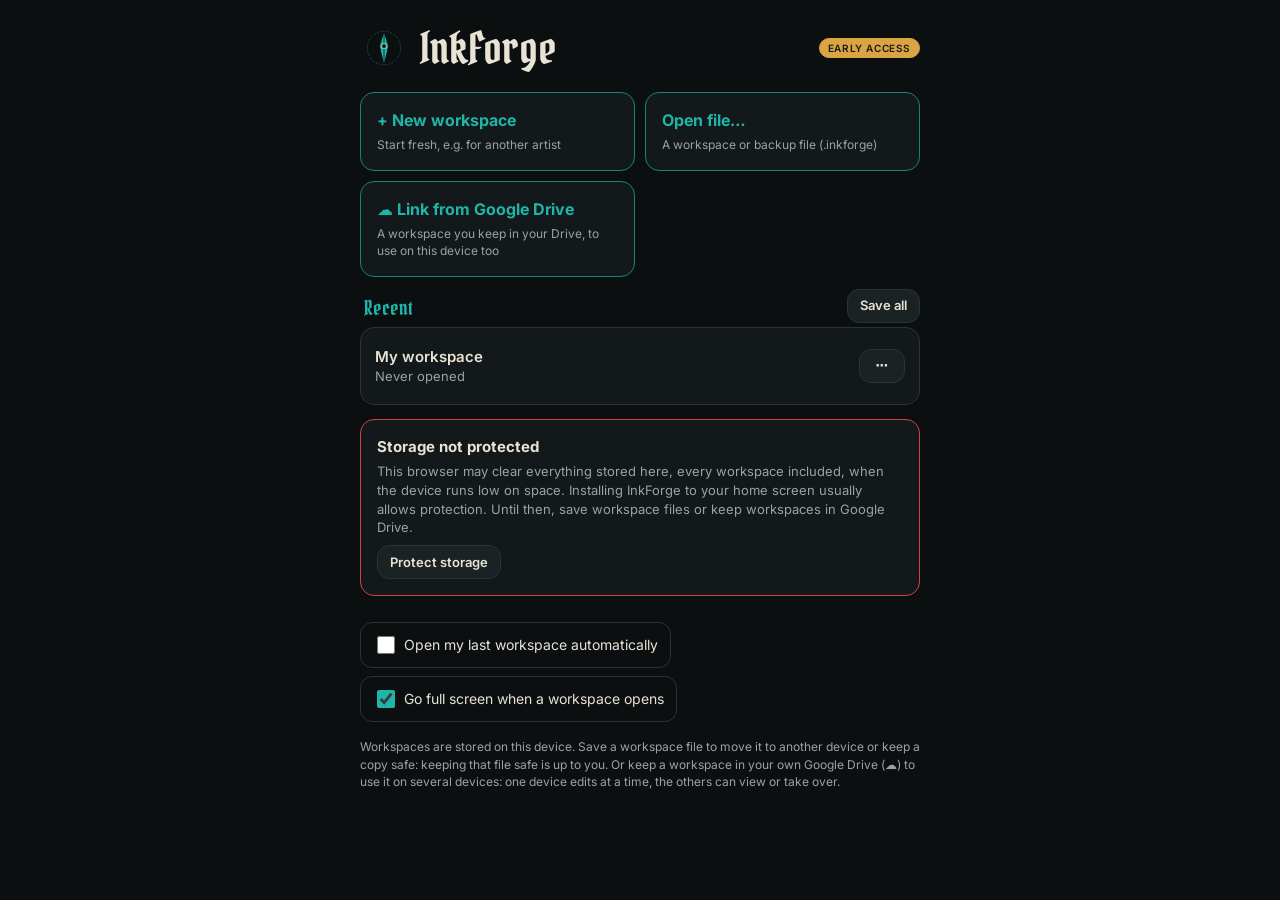
==== commit a6fe40f0: "Forms in the designer: field tools, multi-page forms, templates, fill in and save, interactive PDF C" ====
--- a/index.html
+++ b/index.html
@@ -32,6 +32,7 @@
   </nav>
   <main id="main">
     <header id="topbar"><h1 id="view-title">InkForge</h1>
+      <button class="tb-fs" id="fs-btn" hidden aria-label="Full screen" data-tip="Full screen: hides the browser's bars"><svg viewBox="0 0 24 24"><path d="M4 9V4h5M20 9V4h-5M4 15v5h5M20 15v5h-5"/></svg></button>
       <span class="tb-right"><span class="badge ea" data-tip="InkForge is still being built. Features may change and some things may not work yet.">Early Access</span>
         <span id="db-badge" class="badge" data-tip="Database status">…</span></span></header>
     <section id="view"></section>
@@ -42,6 +43,8 @@
 <input type="file" id="import-file" accept=".inkforge,.sqlite,.db" hidden>
 <script src="reel.js"></script>
 <script src="design.js"></script>
+<script src="forms.js"></script>
+<script src="tour.js"></script>
 <script src="app.js"></script>
 </body>
 </html>
--- a/app.css
+++ b/app.css
@@ -314,7 +314,8 @@
 .mini-sel { min-height: 32px; font-size: 12px !important; padding: 0 22px 0 8px; border-radius: 8px; background-position: right 4px center; background-size: 12px; }
 
 /* Quote / inventory / rules */
-.quote-print { display: block; width: 190mm; height: auto; }
+/* One image per printed page, as large as fits the page either way (a tall design never spills onto a second page). */
+.quote-print { display: block; width: auto; height: auto; max-width: 100%; max-height: 98vh; margin: 0 auto; }
 a.btn { color: var(--ink); text-decoration: none; }
 a.btn.primary { color: #061211; }
 /* Quote wizard */
@@ -1085,7 +1086,7 @@
 .dz-shapes button, .dz-fields button { padding: 6px 12px; border-radius: 99px; border: 1px solid var(--line); background: var(--bg); color: var(--ink); cursor: pointer; font-size: 12px; }
 .dz-fields { margin: 6px 0 10px; } .dz-fields button { font-size: 11px; padding: 4px 9px; color: var(--teal); }
 .dz-lh { display: flex; justify-content: space-between; align-items: center; margin-bottom: 8px; } .dz-lh b { color: var(--teal); text-transform: uppercase; font-size: 12px; letter-spacing: .06em; }
-.dz-acts { display: grid; grid-template-columns: repeat(5, 1fr); gap: 4px; margin-bottom: 12px; }
+.dz-acts { display: grid; grid-template-columns: repeat(auto-fit, minmax(46px, 1fr)); gap: 4px; margin-bottom: 12px; }
 .dz-acts button { display: flex; flex-direction: column; align-items: center; gap: 2px; padding: 6px 2px; border-radius: 10px; border: 1px solid var(--line); background: var(--bg); color: var(--ink); cursor: pointer; font-size: 15px; }
 .dz-acts button span { font-size: 10px; color: var(--ink2); } .dz-acts .on { border-color: var(--teal); } .dz-acts .danger { color: #e0605a; }
 .dz-text { margin-bottom: 4px; }
@@ -1109,3 +1110,463 @@
   .dz-stage { height: calc(100dvh - 190px); }
   .dz-side { max-height: calc(100dvh - 190px); overflow-y: auto; }
 }
+
+/* Design studio: posts, pieces, your templates */
+.dz-kinds.three { grid-template-columns: repeat(3, 1fr); }
+.dz-kinds.three .dz-shape { width: auto; height: 54px; max-height: none; }
+.dz-piece { display: flex; align-items: center; gap: 10px; padding: 8px; border: 1px solid var(--line); border-radius: 12px; background: var(--bg); margin-bottom: 12px; }
+.dz-piece img { width: 52px; height: 52px; object-fit: cover; border-radius: 8px; }
+.dz-piece > span { width: 52px; height: 52px; display: grid; place-items: center; font-size: 10px; text-align: center; border: 1px dashed var(--line); border-radius: 8px; }
+.dz-piece div { flex: 1; min-width: 0; display: flex; flex-direction: column; } .dz-piece small { font-size: 11px; }
+.dz-tpls button { position: relative; } .dz-tpls em { font-style: normal; font-size: 10px; color: var(--teal); }
+.dz-tdel { position: absolute; top: 4px; right: 4px; width: 22px; height: 22px; border-radius: 50%; background: rgba(0,0,0,.7); color: #fff; font-style: normal; display: grid; place-items: center; font-size: 15px; }
+.dz-pf { display: grid; grid-template-columns: repeat(auto-fill, minmax(84px, 1fr)); gap: 6px; max-height: 60vh; overflow-y: auto; }
+.dz-pf button { aspect-ratio: 1; padding: 0; border: 0; border-radius: 8px; overflow: hidden; cursor: pointer; background: var(--bg3); }
+.dz-pf img { width: 100%; height: 100%; object-fit: cover; display: block; }
+
+/* Design studio: Design / Layers tabs and the layers list */
+.dz-tabs { margin-bottom: 12px; } .dz-tabs button { flex: 1; } .dz-tabs small { opacity: .7; margin-left: 4px; }
+.dz-ll { display: grid; gap: 4px; }
+.dz-lr { display: grid; grid-template-columns: 26px 24px 1fr 32px 32px 32px 32px; align-items: center; gap: 4px; padding: 4px 6px; border-radius: 10px;
+  border: 1px solid var(--line); background: var(--bg); position: relative; transition: transform .12s; }
+.dz-lr.drag { transition: none; z-index: 2; box-shadow: 0 6px 18px rgba(0,0,0,.5); border-color: var(--teal); }
+.dz-lr.on { border-color: var(--teal); background: rgba(31,182,166,.1); }
+.dz-lr.off .nm, .dz-lr.off .li { opacity: .4; }
+.dz-lr .grip { cursor: grab; touch-action: none; color: var(--ink2); font-size: 18px; text-align: center; user-select: none; padding: 6px 0; }
+.dz-lr .li { color: var(--teal); font-weight: 700; text-align: center; }
+.dz-lr .nm { font-size: 13px; white-space: nowrap; overflow: hidden; text-overflow: ellipsis; cursor: pointer; padding: 6px 0; }
+.dz-lr button { width: 32px; height: 32px; border: 0; border-radius: 8px; background: none; color: var(--ink2); cursor: pointer; display: grid; place-items: center; padding: 0; font-size: 13px; }
+.dz-lr button:hover { background: var(--bg2); color: var(--ink); }
+.dz-lr button.on { color: var(--gold, #e8b44c); }
+.dz-lr button svg { width: 17px; height: 17px; fill: none; stroke: currentColor; stroke-width: 1.8; }
+.dz-lr [data-ldel] { color: #e0605a; }
+
+/* Design studio: crop mode */
+#dz-sel .n { top: -7px; left: 50%; margin-left: -10px; width: 20px; height: 12px; border-radius: 6px; cursor: ns-resize; }
+#dz-sel .s { bottom: -7px; left: 50%; margin-left: -10px; width: 20px; height: 12px; border-radius: 6px; cursor: ns-resize; }
+#dz-sel:not(.cropping) .n, #dz-sel:not(.cropping) .s { display: none; }
+#dz-sel.cropping { border-color: #fff; border-style: dashed; box-shadow: 0 0 0 1px rgba(0,0,0,.6); }
+#dz-sel.cropping .e, #dz-sel.cropping .w { display: block; }
+#dz-sel.cropping .h { background: var(--teal); border-color: #fff; }
+#dz-sel.cropping .rot { display: none; }
+
+/* Design studio: zoom and pan */
+.dz-stage { display: block; }
+.dz-page { position: absolute; }
+.dz-page canvas { width: 100%; height: 100%; }
+.dz-zoom { position: absolute; right: 10px; bottom: 10px; display: flex; gap: 4px; z-index: 5; background: rgba(10,13,14,.75); border: 1px solid var(--line); border-radius: 12px; padding: 3px; }
+.dz-zoom button { min-width: 36px; height: 34px; border: 0; border-radius: 9px; background: none; color: var(--ink); font: 600 16px var(--ui); cursor: pointer; padding: 0 8px; }
+.dz-zoom button:hover { background: var(--bg3); }
+.dz-zoom #dz-zl { font-size: 12px; min-width: 52px; color: var(--teal); }
+
+/* Bend tool */
+.bt { display: grid; gap: 12px; }
+.bt-stage { height: min(52vh, 520px); border-radius: 14px; border: 1px solid var(--line); display: grid; place-items: center; overflow: hidden;
+  background: repeating-conic-gradient(#e6e6e6 0 25%, #ffffff 0 50%) 0 0 / 18px 18px; }
+.bt-stage canvas { display: block; }
+.bt-fine { display: flex; gap: 6px; flex-wrap: wrap; } .bt-fine .btn { flex: 1; min-width: 48px; }
+.bt-acts { display: grid; grid-template-columns: repeat(2, 1fr); gap: 6px; }
+@media (min-width: 900px) {
+  .bt { grid-template-columns: minmax(0, 1fr) 340px; align-items: start; }
+  .bt-stage { height: calc(100dvh - 150px); }
+}
+
+/* Split for printing */
+.sp { display: grid; gap: 12px; }
+.sp-stage { height: min(56vh, 560px); border-radius: 14px; border: 1px solid var(--line); background: var(--bg3); display: grid; place-items: center; overflow: hidden; }
+.sp-img { position: relative; box-shadow: 0 4px 20px rgba(0,0,0,.5); }
+.sp-img canvas { display: block; }
+#sp-ov { position: absolute; inset: 0; }
+.sp-band { position: absolute; background: rgba(31,182,166,.18); pointer-events: none; }
+.sp-band.v { top: 0; bottom: 0; } .sp-band.h { left: 0; right: 0; }
+.sp-cut { position: absolute; z-index: 2; touch-action: none; }
+.sp-cut.v { top: 0; bottom: 0; width: 24px; margin-left: -12px; cursor: ew-resize; background: linear-gradient(90deg, transparent 11px, #e0605a 11px 13px, transparent 13px); }
+.sp-cut.h { left: 0; right: 0; height: 24px; margin-top: -12px; cursor: ns-resize; background: linear-gradient(transparent 11px, #e0605a 11px 13px, transparent 13px); }
+.sp-cut span { position: absolute; background: #e0605a; color: #fff; font: 700 10px var(--ui); padding: 2px 5px; border-radius: 6px; white-space: nowrap; }
+.sp-cut.v span { top: 6px; left: 50%; transform: translateX(-50%); } .sp-cut.h span { left: 6px; top: 50%; transform: translateY(-50%); }
+.sp-cut.on span { background: var(--teal); color: #061211; }
+.sp-lab { position: absolute; transform: translate(-50%, -50%); font: 800 16px var(--ui); font-style: normal; color: #0d4f49; background: rgba(255,255,255,.85);
+  padding: 3px 8px; border-radius: 8px; text-align: center; pointer-events: none; line-height: 1.2; }
+.sp-lab small { display: block; font-size: 10px; font-weight: 600; color: #555; }
+.sp-lab.bad { color: #b3261e; outline: 2px solid #e0605a; }
+.sp-grid { display: grid; grid-template-columns: 1fr 1fr; gap: 10px; margin-top: 10px; }
+.sp-step { display: flex; align-items: center; gap: 10px; margin-top: 4px; }
+.sp-step button { width: 38px; height: 38px; border-radius: 10px; border: 1px solid var(--line); background: var(--bg); color: var(--ink); font: 700 18px var(--ui); cursor: pointer; }
+.sp-step b { min-width: 20px; text-align: center; font-size: 18px; }
+@media (min-width: 900px) { .sp { grid-template-columns: minmax(0, 1fr) 360px; align-items: start; } .sp-stage { height: calc(100dvh - 150px); } }
+@media print {
+  .sp-page { break-after: page; page-break-after: always; }
+  .sp-page:last-child { break-after: auto; page-break-after: auto; }
+  .sp-page img { display: block; }
+  .sp-cap { font: 8pt Inter, sans-serif; color: #666; margin-top: 2mm; }
+}
+
+/* Tour */
+#tour { position: fixed; inset: 0; z-index: 120; }
+.tour-hole { position: fixed; z-index: 1; border-radius: 14px; box-shadow: 0 0 0 9999px rgba(4,7,8,.68); outline: 2px solid var(--teal); outline-offset: 2px;
+  transition: left .3s, top .3s, width .3s, height .3s; pointer-events: none; }
+#tour .tour-hole[hidden] + .tour-card { box-shadow: 0 0 0 9999px rgba(4,7,8,.68), 0 18px 50px rgba(0,0,0,.6); }
+.tour-card { position: fixed; z-index: 2; width: min(360px, calc(100vw - 24px)); background: var(--bg2); border: 1px solid var(--teal); border-radius: 16px; padding: 14px 16px 12px;
+  box-shadow: 0 18px 50px rgba(0,0,0,.6); animation: tourIn .25s ease; }
+@keyframes tourIn { from { opacity: 0; transform: translateY(6px); } to { opacity: 1; transform: none; } }
+.tour-card.at-mid { left: 50%; top: 50%; transform: translate(-50%, -50%); animation: none; }
+.tour-card.at-sheet { left: 12px; right: 12px; bottom: calc(env(safe-area-inset-bottom, 0px) + 12px); width: auto; top: auto !important; }
+.tour-card h3 { margin: 4px 0 4px; font: 24px var(--display); color: var(--teal); font-weight: 400; }
+.tour-top { display: flex; justify-content: space-between; align-items: center; font-size: 12px; color: var(--ink2); }
+.tour-t { margin: 0 0 10px; font-size: 15px; line-height: 1.45; }
+.tour-m { display: none; margin: -2px 0 10px; font-size: 13px; color: var(--ink2); line-height: 1.5; border-left: 2px solid var(--teal); padding-left: 10px; }
+.tour-card.more .tour-m { display: block; }
+.tour-acts { display: flex; gap: 6px; align-items: center; }
+.tour-dots { display: flex; gap: 4px; justify-content: center; margin-top: 10px; flex-wrap: wrap; }
+.tour-dots i { width: 6px; height: 6px; border-radius: 50%; background: var(--line); } .tour-dots i.on { background: var(--teal); width: 16px; border-radius: 3px; } .tour-dots i.done { background: rgba(31,182,166,.45); }
+.tour-offer { max-width: 440px; }
+.tour-pick { display: flex; flex-direction: column; gap: 3px; width: 100%; text-align: left; padding: 14px; margin-top: 8px; border-radius: 14px; border: 1px solid var(--line); background: var(--bg); color: var(--ink); cursor: pointer; }
+.tour-pick:hover { border-color: var(--teal); } .tour-pick b { font-size: 15px; } .tour-pick span { font-size: 13px; color: var(--ink2); }
+@media (max-width: 899px) { .tour-card.at-sheet { bottom: calc(env(safe-area-inset-bottom, 0px) + 76px); } }
+
+/* Practice workspace: orange accent so it's never mistaken for the real thing */
+body.practice { --teal: #f0a23b; --teal2: #b9741f; }
+body.practice #db-badge { background: #f0a23b; color: #1a1205; border-color: #f0a23b; }
+body.practice::before { content: ''; position: fixed; left: 0; right: 0; top: 0; height: 3px; background: #f0a23b; z-index: 200; }
+.practice-note { display: flex; flex-wrap: wrap; align-items: center; gap: 6px 12px; border-color: #f0a23b; background: rgba(240,162,59,.08); }
+.practice-note b { color: #f0a23b; } .practice-note span { flex: 1 1 260px; font-size: 13px; color: var(--ink2); }
+.ws-practice { font-size: 10px; font-weight: 700; text-transform: uppercase; letter-spacing: .05em; color: #1a1205; background: #f0a23b; border-radius: 99px; padding: 1px 7px; vertical-align: 2px; }
+
+/* Design studio: exact width and height */
+.dz-dims { display: grid; grid-template-columns: 1fr 34px 1fr 64px; gap: 6px; align-items: center; margin-bottom: 12px; }
+.dz-dims label { display: flex; align-items: center; gap: 5px; min-width: 0; }
+.dz-dims label span { font: 700 11px var(--ui); color: var(--ink2); }
+.dz-dims .in { min-width: 0; padding: 8px 6px; text-align: right; }
+.dz-dims select.in { text-align: left; padding: 8px 4px; }
+.dz-chain { width: 34px; height: 34px; border-radius: 10px; border: 1px solid var(--line); background: var(--bg); color: var(--ink2); cursor: pointer; display: grid; place-items: center; padding: 0; }
+.dz-chain.on { color: var(--teal); border-color: var(--teal); }
+.dz-chain:disabled { opacity: .35; cursor: default; }
+.dz-chain svg { width: 18px; height: 18px; fill: none; stroke: currentColor; stroke-width: 2; stroke-linecap: round; }
+
+/* References */
+.ref-cats { display: flex; gap: 6px; overflow-x: auto; padding: 2px 0 10px; scrollbar-width: none; }
+.ref-cats .chip { flex: none; cursor: pointer; } .ref-cats .chip.on { background: var(--teal); color: #061211; border-color: var(--teal); }
+.ref-grid { display: grid; grid-template-columns: repeat(auto-fill, minmax(110px, 1fr)); gap: 6px; }
+.ref-tile { aspect-ratio: 1; padding: 6px; border: 1px solid var(--line); border-radius: 10px; cursor: pointer;
+  background: repeating-conic-gradient(#1a1f20 0 25%, #151a1b 0 50%) 0 0 / 14px 14px; display: grid; place-items: center; overflow: hidden; }
+.ref-tile img { max-width: 100%; max-height: 100%; object-fit: contain; }
+.ref-sheet { max-width: 520px; }
+.ref-big { display: grid; place-items: center; width: 100%; height: min(42vh, 360px); border: 1px solid var(--line); border-radius: 12px; cursor: zoom-in; padding: 8px;
+  background: repeating-conic-gradient(#1a1f20 0 25%, #151a1b 0 50%) 0 0 / 16px 16px; }
+.ref-big img { max-width: 100%; max-height: 100%; object-fit: contain; }
+.pf-seg button { min-width: 0; padding: 0 8px; }
+
+/* Design studio: several selected, clipping, merge */
+#dz-multi { position: absolute; inset: 0; pointer-events: none; }
+.dz-mo { position: absolute; border: 2px solid var(--teal); box-sizing: border-box; transform-origin: center; box-shadow: 0 0 0 1px rgba(0,0,0,.35); }
+.dz-mo.locked { border-style: dashed; }
+.dz-stage.picking { outline: 2px solid rgba(31,182,166,.45); outline-offset: -2px; }
+.dz-lr { -webkit-touch-callout: none; user-select: none; }
+.dz-lr.clip { margin-left: 18px; }
+.dz-lr .clipmark { color: var(--teal); margin-right: 4px; font-weight: 700; }
+.dz-lr button:disabled { opacity: .25; cursor: default; background: none; }
+.dz-lbar { display: flex; gap: 6px; margin-bottom: 8px; flex-wrap: wrap; }
+.dz-acts button:disabled { opacity: .35; cursor: default; }
+.dz-align { display: grid; grid-template-columns: repeat(8, 1fr); gap: 4px; }
+.dz-align button { height: 36px; border-radius: 9px; border: 1px solid var(--line); background: var(--bg); color: var(--ink); cursor: pointer; display: grid; place-items: center; padding: 0; }
+.dz-align button:disabled { opacity: .3; cursor: default; }
+.dz-align svg { width: 18px; height: 18px; fill: none; stroke: currentColor; stroke-width: 1.7; stroke-linejoin: round; }
+.dz-combine { display: flex; flex-wrap: wrap; gap: 6px; }
+.dz-note { display: flex; align-items: center; justify-content: space-between; gap: 8px; font-size: 12px; color: var(--ink2); margin: -4px 0 12px; padding: 6px 8px; border: 1px dashed var(--line); border-radius: 10px; }
+@media (max-width: 420px) { .dz-align { grid-template-columns: repeat(4, 1fr); } }
+
+/* New design: paper sizes */
+.dz-papers { display: grid; grid-template-columns: repeat(auto-fill, minmax(86px, 1fr)); gap: 6px; }
+.dz-papers button { display: flex; flex-direction: column; align-items: center; gap: 2px; padding: 8px 4px; border-radius: 10px; border: 1px solid var(--line); background: var(--bg); color: var(--ink); cursor: pointer; }
+.dz-papers button.on { border-color: var(--teal); background: rgba(31,182,166,.1); }
+.dz-papers small { font-size: 10px; color: var(--ink2); }
+.dz-csize { display: grid; grid-template-columns: 1fr auto 1fr 70px; gap: 6px; align-items: center; margin-top: 8px; }
+.dz-csize label { display: flex; align-items: center; gap: 5px; min-width: 0; }
+.dz-csize label span { font: 700 11px var(--ui); color: var(--ink2); }
+.dz-csize .in { min-width: 0; padding: 8px 6px; }
+
+/* Folded pamphlets: fold guides */
+#dz-folds { position: absolute; inset: 0; pointer-events: none; overflow: hidden; }
+.dz-fl { position: absolute; width: 0; border-left: 1.5px dashed rgba(31,182,166,.85); }
+.dz-fsep { position: absolute; left: 0; right: 0; height: 0; border-top: 3px solid rgba(31,182,166,.9); }
+.dz-pl { position: absolute; padding: 3px 6px; font: 600 10px var(--ui); color: #fff; text-shadow: 0 1px 2px #000, 0 0 4px #000; white-space: nowrap; overflow: hidden; text-overflow: ellipsis; box-sizing: border-box; opacity: .85; }
+.dz-stag { position: absolute; left: 4px; transform: translateY(calc(-100% - 4px)); padding: 2px 7px; border-radius: 6px; background: var(--teal); color: #071413; font: 700 10px var(--ui); text-transform: uppercase; letter-spacing: .04em; }
+
+/* Design studio: front / back / master page tabs */
+.dz-faces { position: absolute; top: 10px; right: 10px; z-index: 3; display: flex; gap: 2px; padding: 3px; border-radius: 12px; background: rgba(15,18,19,.88); border: 1px solid var(--line); }
+.dz-faces[hidden] { display: none; }
+.dz-faces button { border: 0; background: none; color: var(--ink2); font: 600 12px var(--ui); padding: 7px 11px; border-radius: 9px; cursor: pointer; }
+.dz-faces button.on { background: var(--teal); color: #071413; }
+.dz-faces small { opacity: .7; font-size: 10px; }
+
+/* Full screen button (top bar) */
+.tb-fs { margin-left: auto; width: 36px; height: 36px; border-radius: 10px; border: 1px solid var(--line); background: var(--bg2); color: var(--ink2); cursor: pointer; display: grid; place-items: center; padding: 0; flex: none; }
+.tb-fs[hidden] { display: none; }
+.tb-fs svg { width: 18px; height: 18px; fill: none; stroke: currentColor; stroke-width: 2; stroke-linecap: round; }
+/* Design studio: full screen design */
+#dz-panel { display: none; }
+body.dz-focus #nav, body.dz-focus #topbar { display: none !important; }
+body.dz-focus .dz-ed { position: fixed; inset: 0; z-index: 40; background: var(--bg); gap: 8px;
+  padding: max(8px, env(safe-area-inset-top)) max(8px, env(safe-area-inset-right)) max(8px, env(safe-area-inset-bottom)) max(8px, env(safe-area-inset-left)); }
+body.dz-focus #dz-panel { display: grid; }
+body.dz-focus.dz-noside #dz-panel { background: var(--teal); color: #071413; }
+body.dz-focus .dz-body { flex: 1; min-height: 0; grid-template-columns: minmax(0, 1fr) min(330px, 40vw); grid-template-rows: minmax(0, 1fr); align-items: stretch; }
+body.dz-focus .dz-stage { height: auto; min-height: 0; }
+body.dz-focus .dz-side { max-height: none; min-height: 0; overflow-y: auto; overflow-x: hidden; }
+body.dz-focus.dz-noside .dz-body { grid-template-columns: minmax(0, 1fr); }
+body.dz-focus.dz-noside .dz-side { display: none; }
+@media (orientation: portrait) and (max-width: 899px) {
+  body.dz-focus .dz-body { grid-template-columns: minmax(0, 1fr); grid-template-rows: minmax(0, 1fr) minmax(0, 40%); }
+  body.dz-focus.dz-noside .dz-body { grid-template-rows: minmax(0, 1fr); }
+}
+@media (max-width: 600px) {
+  .dz-top { flex-wrap: wrap; }
+  .dz-top #dz-name { flex: 1 1 100%; order: -1; }
+  .dz-top #dz-export { margin-left: auto; }
+  .dz-top .icon-btn { width: 40px; height: 40px; flex: none; }
+  .dz-top #dz-export { padding-left: 14px; padding-right: 14px; }
+  body.dz-focus .dz-top #dz-name, body.dz-focus .dz-top #dz-tpl { display: none; }
+}
+
+/* Design studio: gradient and texture fills */
+.dz-fm { margin: 4px 0 8px; }
+.dz-gbar { position: relative; height: 26px; border-radius: 8px; border: 1px solid var(--line); margin: 14px 10px 8px; cursor: copy; touch-action: none; }
+.dz-gbar i { position: absolute; top: 50%; width: 18px; height: 30px; margin: -15px 0 0 -9px; border-radius: 7px; border: 2px solid #fff; box-shadow: 0 1px 4px rgba(0,0,0,.6); cursor: grab; touch-action: none; }
+.dz-gbar i.on { border-color: var(--teal); box-shadow: 0 0 0 2px var(--teal), 0 1px 4px rgba(0,0,0,.6); z-index: 1; }
+.dz-gbar i.drag { cursor: grabbing; }
+.dz-gacts { gap: 6px; align-items: center; flex-wrap: wrap; margin-bottom: 4px; }
+.dz-gacts span { flex: 1; min-width: 120px; }
+
+/* Design studio: selecting an area */
+#dz-cutcv { position: absolute; inset: 0; width: 100%; height: 100%; pointer-events: none; z-index: 2; }
+#dz-cutcv[hidden] { display: none; }
+.dz-ctools { display: grid; grid-template-columns: repeat(5, 1fr); }
+.dz-ctools button { font-size: 12px; padding-left: 2px; padding-right: 2px; }
+.btn.danger { color: #e0605a; }
+
+/* Design studio: node tool */
+#dz-nodecv { position: absolute; inset: 0; width: 100%; height: 100%; pointer-events: none; z-index: 2; }
+#dz-nodecv[hidden] { display: none; }
+
+/* Design studio: shape builder and contour */
+#dz-contcv { position: absolute; inset: 0; width: 100%; height: 100%; pointer-events: none; z-index: 2; }
+#dz-contcv[hidden] { display: none; }
+.dz-bool { display: grid; grid-template-columns: repeat(auto-fit, minmax(58px, 1fr)); gap: 4px; }
+.dz-bool button { display: flex; flex-direction: column; align-items: center; gap: 3px; padding: 7px 2px; border-radius: 10px; border: 1px solid var(--line); background: var(--bg); color: var(--ink); cursor: pointer; font-size: 10px; }
+.dz-bool button:disabled { opacity: .35; cursor: default; }
+.dz-bi { width: 20px; height: 20px; fill: none; stroke: currentColor; stroke-width: 1.3; stroke-linejoin: round; }
+.dz-bi .g { opacity: .4; }
+.dz-acts .dz-bi { width: 16px; height: 16px; }
+
+/* Design studio: pen tool */
+#dz-pencv { position: absolute; inset: 0; width: 100%; height: 100%; pointer-events: none; z-index: 3; }
+#dz-pencv[hidden] { display: none; }
+
+/* Design studio: touch modifiers and the node menu */
+.dz-mods { position: absolute; left: 10px; bottom: 10px; z-index: 3; display: flex; gap: 2px; padding: 3px; border-radius: 12px; background: rgba(15,18,19,.88); border: 1px solid var(--line); }
+.dz-mods[hidden] { display: none; }
+.dz-mods button { border: 0; background: none; color: var(--ink2); font: 600 12px var(--ui); padding: 8px 11px; border-radius: 9px; cursor: pointer; }
+.dz-mods button.on { background: var(--gold, #e8b44c); color: #1a1206; }
+.dz-nmenu { position: absolute; z-index: 5; transform: translate(-50%, calc(-100% - 14px)); display: flex; gap: 2px; padding: 3px; border-radius: 10px; background: var(--bg2); border: 1px solid var(--line); box-shadow: 0 6px 20px rgba(0,0,0,.5); }
+.dz-nmenu button { border: 0; background: none; color: var(--ink); font: 600 12px var(--ui); padding: 8px 10px; border-radius: 8px; cursor: pointer; white-space: nowrap; }
+.dz-nmenu button.danger { color: #e0605a; }
+.dz-touch { margin-top: 8px; font-size: 12px; color: var(--ink2); }
+.dz-touch summary { cursor: pointer; color: var(--teal); font-weight: 600; }
+.dz-touch ul { margin: 6px 0 0; padding-left: 18px; display: grid; gap: 4px; }
+
+/* Design studio: after a snap, Yours ... Cleaner */
+.dz-qs { position: absolute; left: 50%; bottom: 62px; transform: translateX(-50%); z-index: 4; display: flex; flex-direction: column; gap: 6px; padding: 8px 10px; border-radius: 12px; background: rgba(15,18,19,.92); border: 1px solid var(--line); box-shadow: 0 6px 20px rgba(0,0,0,.5); min-width: 240px; max-width: calc(100% - 20px); }
+.dz-qs[hidden] { display: none; }
+.dz-qs-what { font: 600 12px var(--ui); color: var(--ink); text-align: center; }
+.dz-qs-row { display: flex; align-items: center; gap: 8px; font-size: 11px; color: var(--ink2); }
+.dz-qs-row input { flex: 1; accent-color: var(--teal); }
+.dz-qs-row .btn { flex: 1; }
+
+/* Stencil maker: crop */
+.st-crop { position: absolute; inset: 0; z-index: 3; overflow: hidden; cursor: default; touch-action: none; }
+.st-crop[hidden] { display: none; }
+.st-crop-box { position: absolute; border: 2px solid var(--teal); box-shadow: 0 0 0 9999px rgba(0,0,0,.55); cursor: move; }
+.st-crop-box i { position: absolute; width: 22px; height: 22px; margin: -11px; }
+.st-crop-box i::after { content: ''; position: absolute; inset: 6px; background: var(--teal); border-radius: 3px; }
+.st-crop-box i[data-h=nw] { left: 0; top: 0; cursor: nwse-resize; } .st-crop-box i[data-h=ne] { right: 0; top: 0; cursor: nesw-resize; }
+.st-crop-box i[data-h=sw] { left: 0; bottom: 0; cursor: nesw-resize; } .st-crop-box i[data-h=se] { right: 0; bottom: 0; cursor: nwse-resize; }
+.st-crop-box i[data-h=n] { left: 50%; top: 0; cursor: ns-resize; } .st-crop-box i[data-h=s] { left: 50%; bottom: 0; cursor: ns-resize; }
+.st-crop-box i[data-h=w] { left: 0; top: 50%; cursor: ew-resize; } .st-crop-box i[data-h=e] { right: 0; top: 50%; cursor: ew-resize; }
+.st-crop-box i[data-h=n], .st-crop-box i[data-h=s] { margin-left: -11px; } .st-crop-box i[data-h=w], .st-crop-box i[data-h=e] { margin-top: -11px; }
+.st-crop-bar { position: absolute; left: 50%; bottom: 8px; transform: translateX(-50%); display: flex; gap: 6px; padding: 5px; border-radius: 10px; background: rgba(15,18,19,.9); border: 1px solid var(--line); }
+
+/* Design studio: selection box (solid = wholly inside, dashed = anything it touches) */
+#dz-marq { position: absolute; z-index: 4; pointer-events: none; border: 1.5px solid var(--teal); background: rgba(31,182,166,.12); }
+#dz-marq.touch { border-style: dashed; background: rgba(46,204,113,.10); border-color: #2ecc71; }
+#dz-marq[hidden] { display: none; }
+
+/* ---------- Design studio editor: drawing-app layout ----------
+   The design fills the screen; tools sit in a floating rail on the left; the panel floats on the right (a bottom
+   sheet on phones), shows only for a selection, a tool, layers or page settings, and folds down to its header. */
+#main:has(.dz-ed) { padding: 0; overflow: hidden; }
+#main:has(.dz-ed) #topbar { display: none; }
+#view:has(.dz-ed) { max-width: none; height: 100%; animation: none; }
+#dz:has(.dz-ed) { height: 100%; }
+.dz-ed { height: 100%; gap: 0; }
+.dz-top { gap: 2px; padding: calc(env(safe-area-inset-top, 0px) + 6px) 8px 6px; background: var(--bg2); border-bottom: 1px solid var(--line); flex: none; }
+.dz-name { flex: 0 1 260px; min-width: 60px; background: none; border: 1px solid transparent; border-radius: 8px; color: var(--ink); font: 600 14px var(--ui); padding: 6px 8px; }
+.dz-name:hover, .dz-name:focus { border-color: var(--line); outline: none; background: var(--bg); }
+.dz-tsp { flex: 1; }
+.dz-body { flex: 1; min-height: 0; position: relative; display: block; }
+.dz-body > .dz-stage { position: absolute; inset: 0; height: auto; border: 0; border-radius: 0; }
+.dz-ib { width: 36px; height: 36px; flex: none; display: grid; place-items: center; padding: 0; border: 0; border-radius: 10px; background: none; color: var(--ink2); cursor: pointer; font: 600 15px var(--ui); position: relative; }
+.dz-ib svg { width: 20px; height: 20px; fill: none; stroke: currentColor; stroke-width: 1.8; stroke-linecap: round; stroke-linejoin: round; pointer-events: none; }
+.dz-ib:hover { background: rgba(255,255,255,.07); color: var(--ink); }
+.dz-ib.on, .dz-ib.open, .dz-ib.primary { background: rgba(31,182,166,.18); color: var(--teal); }
+.dz-ib.danger { color: #e0605a; }
+.dz-ib:disabled { opacity: .3; cursor: default; background: none; }
+.dz-ib.dz-go { background: var(--teal); color: #071413; margin-left: 4px; }
+.dz-ib.dz-ok { color: var(--teal); }
+.dz-rail { position: absolute; left: 10px; top: 50%; transform: translateY(-50%); z-index: 6; display: flex; flex-direction: column; gap: 2px; padding: 4px;
+  border-radius: 14px; background: rgba(22,27,28,.92); border: 1px solid var(--line); backdrop-filter: blur(10px); box-shadow: 0 8px 24px rgba(0,0,0,.45); }
+.dz-rail .sep, .dz-tb .sep { display: block; flex: none; background: var(--line); }
+.dz-rail .sep { height: 1px; margin: 3px 5px; }
+.dz-pop { position: absolute; left: 60px; z-index: 8; min-width: 190px; max-height: calc(100% - 16px); overflow-y: auto; padding: 5px; border-radius: 14px;
+  background: rgba(22,27,28,.97); border: 1px solid var(--line); backdrop-filter: blur(10px); box-shadow: 0 10px 30px rgba(0,0,0,.55); }
+.dz-pop[hidden] { display: none; }
+.dz-pop .mi { display: flex; align-items: center; gap: 10px; width: 100%; padding: 8px 10px; border: 0; border-radius: 9px; background: none; color: var(--ink); font: 500 13px var(--ui); text-align: left; cursor: pointer; }
+.dz-pop .mi:hover { background: rgba(255,255,255,.07); }
+.dz-pop .mi svg { width: 18px; height: 18px; flex: none; fill: none; stroke: var(--ink2); stroke-width: 1.8; stroke-linecap: round; stroke-linejoin: round; }
+.dz-pop .gh { padding: 8px 10px 3px; font: 700 10px var(--ui); letter-spacing: .07em; text-transform: uppercase; color: var(--ink2); }
+.dz-pop .sg { display: grid; grid-template-columns: repeat(4, 40px); gap: 3px; }
+.dz-pop .sg .dz-ib { width: 40px; height: 40px; }
+.dz-body > .dz-side { position: absolute; top: 10px; right: 10px; z-index: 7; width: 320px; max-height: calc(100% - 20px); overflow-y: auto; overflow-x: hidden;
+  padding: 0 12px 12px; border-radius: 16px; background: rgba(22,27,28,.95); border: 1px solid var(--line); backdrop-filter: blur(12px); box-shadow: 0 10px 30px rgba(0,0,0,.5); }
+.dz-body > .dz-side[hidden] { display: none; }
+.dz-side.min { padding-bottom: 0; overflow: hidden; }
+.dz-side.min > :not(.dz-lh) { display: none !important; }
+.dz-side.min .dz-fold svg { transform: rotate(180deg); }
+.dz-side .dz-lh { position: sticky; top: 0; z-index: 3; margin: 0 -12px 8px; padding: 5px 4px 5px 14px; gap: 2px; background: rgba(26,31,32,.99); border-bottom: 1px solid var(--line); }
+.dz-side.min .dz-lh { margin-bottom: 0; border-bottom: 0; }
+.dz-side .dz-lh b { flex: 1; min-width: 0; font-size: 12px; white-space: nowrap; overflow: hidden; text-overflow: ellipsis; }
+.dz-side .dz-lh b small { color: var(--ink2); margin-left: 4px; }
+.dz-side .dz-lh .btn.small { padding: 5px 10px; }
+.dz-hb { display: flex; gap: 2px; }
+.dz-tb { display: flex; flex-wrap: wrap; align-items: center; gap: 1px; margin: 0 0 8px; padding: 3px; border-radius: 12px; background: rgba(0,0,0,.22); }
+.dz-tb .dz-ib { width: 31px; height: 34px; }
+.dz-tb .sep { width: 1px; height: 22px; margin: 0 3px; }
+.dz-tbi { margin: 0; flex: none; }
+.dz-tbi .dz-ib { width: 30px; height: 30px; }
+.dz-hint { font-size: 11px; margin: 10px 2px 0; }
+.dz-side .dz-text { margin-bottom: 8px; }
+.dz-side .dz-dims { margin-bottom: 4px; }
+.dz-bool button span { display: none; }
+.dz-bool button { padding: 6px 2px; }
+.dz-faces { left: 50%; right: auto; transform: translateX(-50%); }
+@media (max-width: 700px) {
+  .dz-body > .dz-side { top: auto; left: 0; right: 0; bottom: 0; width: auto; max-height: 48%; border-radius: 16px 16px 0 0; border-bottom: 0; padding-bottom: calc(12px + env(safe-area-inset-bottom, 0px)); }
+  .dz-side .dz-lh::before { content: ''; position: absolute; left: 50%; top: 3px; width: 36px; height: 4px; margin-left: -18px; border-radius: 2px; background: var(--line); }
+  .dz-side .dz-lh { padding-top: 9px; }
+  .dz-zoom { top: 10px; bottom: auto; }
+  .dz-mods { left: 58px; top: 10px; bottom: auto; }
+  .dz-qs { top: 56px; bottom: auto; }
+  .dz-faces { top: 56px; }
+  .dz-rail { top: 10px; transform: none; max-height: calc(100% - 20px); overflow-y: auto; }
+  .dz-top .dz-ib { width: 34px; }
+}
+.dz-side .dz-sw { gap: 5px; }
+.dz-side .dz-sw button, .dz-side .dz-sw .pick { width: 24px; height: 24px; }
+.dz-side .dz-sw button.role::after { inset: 5px; }
+.dz-side .seg button { padding-top: 6px; padding-bottom: 6px; font-size: 12px; }
+.dz-ed .dz-top { flex-wrap: nowrap; }
+.dz-ed .dz-top #dz-name { flex: 1 1 auto; order: 0; }
+.dz-side .dz-lr { padding: 1px 4px; grid-template-columns: 22px 20px 1fr 30px 30px 30px 30px; }
+.dz-side .dz-lr button { width: 30px; height: 30px; }
+.dz-side .dz-lr .nm { padding: 4px 0; }
+.dz-side .dz-align, .dz-side .dz-bool { gap: 1px; padding: 3px; border-radius: 12px; background: rgba(0,0,0,.22); }
+.dz-side .dz-align button, .dz-side .dz-bool button { height: 34px; border: 0; border-radius: 9px; background: none; color: var(--ink2); }
+.dz-side .dz-align button:hover:not(:disabled), .dz-side .dz-bool button:hover:not(:disabled) { background: rgba(255,255,255,.07); color: var(--ink); }
+.dz-ed .dz-zoom { left: 10px; right: auto; bottom: 10px; top: auto; }
+.dz-ed .dz-mods { left: 10px; bottom: 58px; top: auto; }
+@media (max-width: 700px) { .dz-ed .dz-zoom { left: auto; right: 10px; top: 10px; bottom: auto; } .dz-ed .dz-faces { left: 58px; transform: none; top: 56px; } .dz-ed .dz-mods { left: 58px; top: 102px; bottom: auto; } }
+.dz-side .toggle { border: 0; background: none; padding: 4px 0; min-height: 32px; }
+
+/* Assets (vector stickers and shapes) */
+.as-tile, .as-pick button { background: repeating-conic-gradient(#2a3031 0 25%, #222829 0 50%) 0 0 / 14px 14px; }
+.as-tile img, .as-pick img { object-fit: contain !important; padding: 10%; }
+.as-big { display: grid; place-items: center; min-height: 160px; background: repeating-conic-gradient(#2a3031 0 25%, #222829 0 50%) 0 0 / 16px 16px; border-radius: 12px; }
+.as-big img { max-width: 100%; max-height: 50vh; }
+.dz-pick .ref-cats { margin-bottom: 10px; }
+.dz-pop .mi.as { border-top: 1px solid var(--line); border-radius: 0 0 9px 9px; margin-top: 4px; }
+
+/* Stencils (portfolio) */
+.sn-tile { background: #fff; position: relative; }
+.sn-tile img { object-fit: contain !important; }
+.sn-tile span { position: absolute; left: 0; right: 0; bottom: 0; padding: 4px 6px; font-size: 11px; color: #fff; background: linear-gradient(transparent, rgba(0,0,0,.7)); text-align: left; white-space: nowrap; overflow: hidden; text-overflow: ellipsis; }
+.sn-big { background: #fff; }
+
+/* Saved reels: tall thumbnails, and the name above the editor */
+.reel-thumb { aspect-ratio: 9 / 12; }
+.reel-thumb svg { width: 40px; height: 40px; stroke: var(--ink2); fill: none; stroke-width: 1.5; }
+.reel-top { max-width: 1100px; margin: 0 auto 10px; display: flex; gap: 8px; align-items: center; }
+.reel-top .in { flex: 1; min-width: 0; }
+.reel-top .in { font-weight: 600; }
+
+/* in-app confirm / prompt (keeps full screen) */
+.ask-dlg { position: fixed; inset: 0; z-index: 400; background: rgba(0,0,0,.7); display: flex; padding: 16px; }
+.ask-dlg .card { width: min(440px, 100%); margin: auto; } .ask-q { font-weight: 600; margin: 0 0 6px; white-space: pre-line; } .ask-d { margin: 0; font-size: 13px; white-space: pre-line; }
+.ask-dlg .in { width: 100%; margin-top: 10px; } .btn.danger { background: #d9534f; border-color: #d9534f; color: #fff; }
+
+/* sticky notes on the menu screens */
+#notes-layer { position: fixed; inset: 0; z-index: 30; pointer-events: none; }
+#notes-btn { position: absolute; right: 12px; bottom: calc(env(safe-area-inset-bottom, 0px) + 84px); pointer-events: auto; border: 1px solid #c9a93f; border-radius: 10px; background: #ffe27a; color: #2b2410; font: 700 12px var(--ui); padding: 7px 11px; cursor: pointer; box-shadow: 0 3px 10px rgba(0,0,0,.4); }
+.note-pin { position: absolute; width: 210px; pointer-events: auto; border-radius: 4px; box-shadow: 0 6px 18px rgba(0,0,0,.5); overflow: hidden; color: #222; }
+.note-h { position: absolute; left: 0; right: 0; top: 0; z-index: 2; display: flex; align-items: center; gap: 2px; padding: 2px 4px; background: rgba(0,0,0,.55); color: #fff; cursor: move; touch-action: none; font-size: 12px; opacity: 0; pointer-events: none; transition: opacity .15s; } .note-h span { flex: 1; opacity: .7; }
+.note-pin:hover .note-h, .note-pin.on .note-h { opacity: 1; pointer-events: auto; }
+.note-pin.min { width: 64px; height: 64px; cursor: pointer; touch-action: none; } .note-pin.min .note-b { max-height: 64px; overflow: hidden; pointer-events: none; } .note-pin.min .note-h, .note-pin.min .note-l { display: none; }
+.note-pin.max { width: min(92vw, 440px); } .note-pin.max .note-b { max-height: 70vh; }
+.note-c { position: relative; container-type: inline-size; }
+.ns { position: absolute; display: flex; flex-direction: column; align-items: center; justify-content: center; gap: 2%; border-radius: 8%; background: rgba(0,0,0,.14); color: inherit; text-decoration: none; overflow: hidden; } .ns i { display: block; flex: none; } .ns svg { display: block; width: 100%; height: 100%; fill: none; stroke: currentColor; stroke-width: 1.6; stroke-linecap: round; stroke-linejoin: round; } .ns b { max-width: 90%; overflow: hidden; text-overflow: ellipsis; white-space: nowrap; }
+.nk { position: absolute; line-height: 1.2; } .nk h4 { margin: 0 0 .3em; font-size: 1.1em; } .nk label { display: flex; align-items: center; gap: .4em; min-height: 2.1em; cursor: pointer; } .nk input { width: 1.1em; height: 1.1em; flex: none; margin: 0; accent-color: #222; } .nk span { min-width: 0; overflow: hidden; text-overflow: ellipsis; white-space: nowrap; } .nk label.done span { text-decoration: line-through; opacity: .6; }
+.ns-grid { display: grid; grid-template-columns: repeat(auto-fill, minmax(84px, 1fr)); gap: 6px; } .ns-grid button { display: flex; flex-direction: column; align-items: center; gap: 4px; padding: 10px 4px; border: 1px solid var(--line); border-radius: 10px; background: var(--bg); color: var(--ink); font: 600 11px var(--ui); cursor: pointer; } .ns-grid svg { width: 26px; height: 26px; fill: none; stroke: currentColor; stroke-width: 1.8; }
+.ns-list { display: flex; flex-direction: column; gap: 4px; max-height: 170px; overflow-y: auto; } .ns-list button { text-align: left; padding: 9px 10px; border: 1px solid var(--line); border-radius: 8px; background: var(--bg); color: var(--ink); font: 600 13px var(--ui); cursor: pointer; }
+.note-h button { border: 0; background: none; color: inherit; font-size: 15px; width: 28px; height: 26px; cursor: pointer; }
+.note-b { max-height: 230px; overflow-y: auto; } .note-b img { display: block; width: 100%; height: auto; }
+.note-l { display: flex; flex-wrap: wrap; gap: 3px; padding: 4px; background: rgba(0,0,0,.14); } .note-l a { font: 700 11px var(--ui); color: #111; background: rgba(255,255,255,.65); border-radius: 6px; padding: 3px 6px; text-decoration: none; }
+.note-row { display: flex; align-items: center; gap: 8px; padding: 6px 0; } .note-row img { width: 40px; height: 40px; object-fit: cover; border-radius: 4px; } .note-row b { flex: 1; min-width: 0; }
+.note-chips { display: flex; flex-wrap: wrap; gap: 4px; margin-bottom: 8px; }
+.dz-notebar { position: absolute; left: 60px; right: 10px; top: 10px; z-index: 3; display: flex; flex-wrap: wrap; align-items: center; gap: 4px; padding: 5px; border-radius: 12px; background: rgba(15,18,19,.88); }
+.dz-notebar button { border: 0; border-radius: 7px; background: rgba(255,255,255,.08); color: var(--ink); font: 700 11px var(--ui); padding: 6px 8px; cursor: pointer; } .dz-notebar button.on { background: rgba(31,182,166,.28); color: var(--teal); }
+.dz-notebar .nc { width: 24px; height: 24px; padding: 0; border-radius: 50%; border: 2px solid rgba(255,255,255,.25); } .dz-notebar .nc.on { outline: 2px solid var(--teal); outline-offset: 1px; }
+
+/* the note's scroll bar shows with its strip; the contents keep their width so nothing jumps when it appears */
+.note-b { overflow-x: hidden; scrollbar-width: none; } .note-b::-webkit-scrollbar { display: none; }
+.note-pin:hover .note-b, .note-pin.on .note-b { scrollbar-width: auto; } .note-pin:hover .note-b::-webkit-scrollbar, .note-pin.on .note-b::-webkit-scrollbar { display: block; width: 8px; }
+.note-b::-webkit-scrollbar-track { margin-top: 30px; background: rgba(0,0,0,.1); } .note-b::-webkit-scrollbar-thumb { background: rgba(0,0,0,.45); border-radius: 4px; }   /* starts below the strip */
+.note-c { width: 210px; } .note-pin.min .note-c { width: 64px; } .note-pin.max .note-c { width: min(92vw, 440px); }
+
+/* resizable pinned note */
+.note-pin { width: var(--nw, 210px); } .note-c { width: var(--nw, 210px); } .note-b { max-height: calc(var(--nw, 210px) * 1.1); }
+.note-pin.min { width: 64px; } .note-pin.min .note-c { width: 64px; } .note-pin.min .note-b { max-height: 64px; }
+.note-pin.max { width: min(92vw, 440px); } .note-pin.max .note-c { width: min(92vw, 440px); } .note-pin.max .note-b { max-height: 70vh; }
+.note-rz { position: absolute; right: 0; bottom: 0; z-index: 2; width: 26px; height: 26px; cursor: nwse-resize; touch-action: none; opacity: 0; pointer-events: none; background: linear-gradient(135deg, transparent 55%, rgba(0,0,0,.55) 55%); }
+.note-pin:hover .note-rz, .note-pin.on .note-rz { opacity: 1; pointer-events: auto; } .note-pin.min .note-rz, .note-pin.max .note-rz { display: none; }
+
+/* editor guides for a sticky note: where the pinned note's strip, scroll bar and first view fall (never exported) */
+.dz-page.is-note { container-type: inline-size; }
+.dz-nguide { position: absolute; inset: 0; overflow: hidden; pointer-events: none; z-index: 1; } .dz-nguide i { position: absolute; display: block; font-style: normal; } .dz-nguide b { font: 600 2.6cqw var(--ui); color: #222; opacity: .75; padding: 0 1.5cqw; }
+.dz-nguide .s { left: 0; right: 0; top: 0; height: 14.3cqw; background: rgba(0,0,0,.14); border-bottom: 1px dashed rgba(0,0,0,.5); display: flex; align-items: center; }
+.dz-nguide .b { right: 0; top: 14.3cqw; bottom: 0; width: 3.8cqw; background: rgba(0,0,0,.1); border-left: 1px dashed rgba(0,0,0,.4); }
+.dz-nguide .f { left: 0; right: 0; top: 110cqw; border-top: 1px dashed rgba(0,0,0,.55); }
+.nb-links { flex: 1 0 100%; display: flex; flex-wrap: wrap; align-items: center; gap: 4px; font: 600 11px var(--ui); color: var(--ink2); }
+/* Frame text: the box is its own size, so it always shows; a red tab means text is held back */
+#dz-sel.framesel { border-style: dashed; }
+#dz-sel.over::after { content: '+'; position: absolute; right: -2px; bottom: -2px; width: 16px; height: 16px; background: #e5484d; color: #fff; font: 700 14px/16px Inter, sans-serif; text-align: center; border-radius: 3px; pointer-events: none; }
+.dz-over-note { color: #e5484d; font-size: 12px; margin: 0 0 8px; }
+#dz-sel.framesel .n, #dz-sel.framesel .s { display: block; }
+/* Forms: real inputs laid over the drawn pages */
+#ff-pages { max-width: 900px; margin: 12px auto; }
+.ff-page { position: relative; margin-bottom: 14px; background: #fff; box-shadow: 0 2px 12px rgba(0,0,0,.35); }
+.ff-page > canvas, .ff-page > img { display: block; width: 100%; height: auto; }
+.ff-over { position: absolute; inset: 0; }
+.ff-i { position: absolute; background: rgba(40,160,150,.08); border: 0; color: #111; padding: 0 .2em; font-family: Inter, sans-serif; min-height: 0; border-radius: 2px; }
+textarea.ff-i { resize: none; }
+.ff-c { position: absolute; margin: 0; accent-color: #1a9e92; opacity: .9; }
+.ff-sign { position: absolute; }
+.ff-sign canvas { width: 100%; height: 100%; display: block; touch-action: none; }
+.ff-sign button { position: absolute; right: 4px; top: 2px; font-size: 12px; }
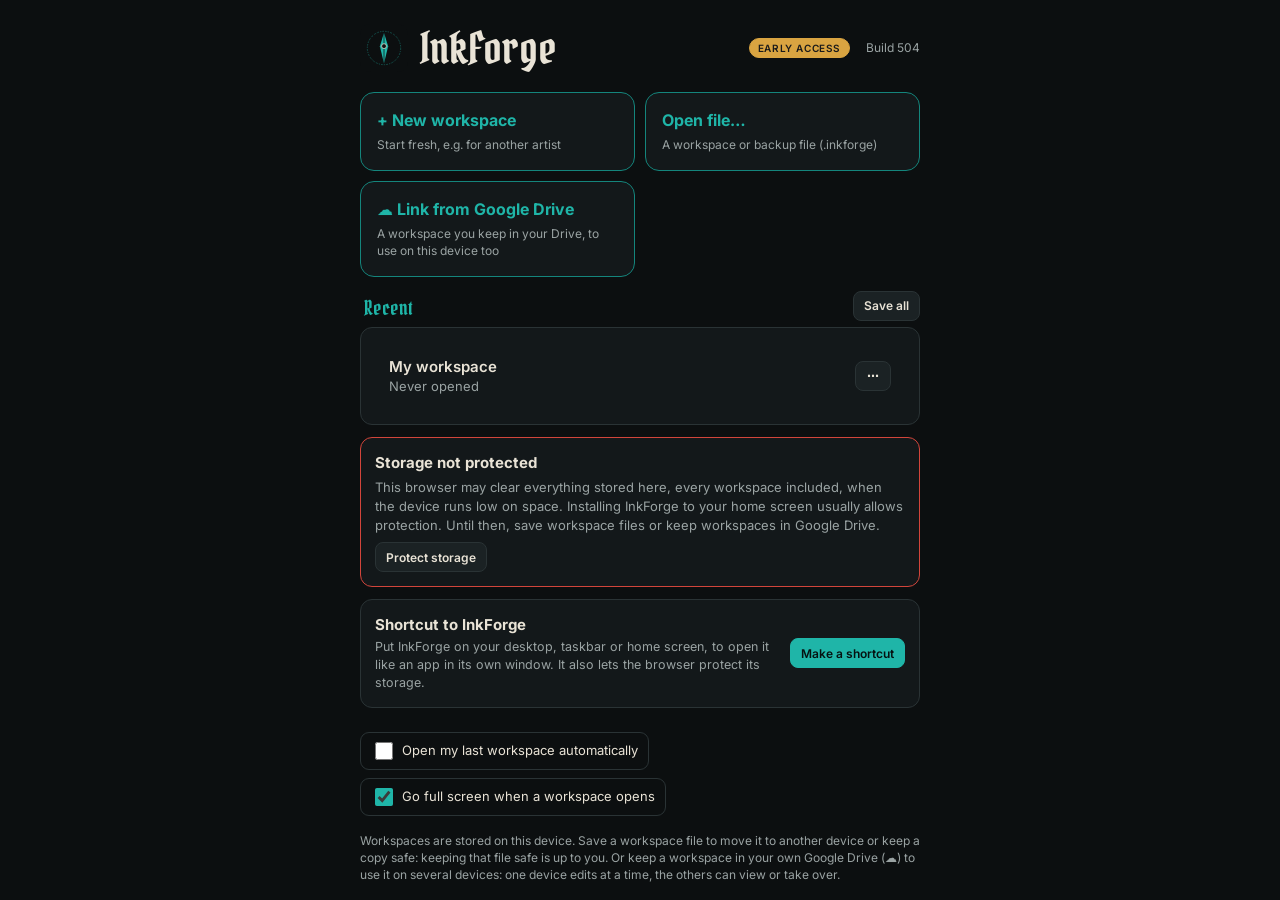
==== commit 2c4f096b: "Build 504: simulator grid snapping and a Make a shortcut button Cheat mode: shape corners, path poin" ====
--- a/index.html
+++ b/index.html
@@ -9,7 +9,7 @@
 <title>InkForge</title>
 <link rel="manifest" href="manifest.webmanifest">
 <link rel="icon" href="icon.svg" type="image/svg+xml">
-<link rel="apple-touch-icon" href="icon.svg">
+<link rel="apple-touch-icon" href="icon-192.png">
 <link rel="preconnect" href="https://fonts.googleapis.com">
 <link rel="preconnect" href="https://fonts.gstatic.com" crossorigin>
 <link href="https://fonts.googleapis.com/css2?family=Pirata+One&family=Inter:wght@400;500;600;700&display=swap" rel="stylesheet">
@@ -43,6 +43,7 @@
 <input type="file" id="import-file" accept=".inkforge,.sqlite,.db" hidden>
 <script src="reel.js"></script>
 <script src="design.js"></script>
+<script src="qr.js"></script>
 <script src="forms.js"></script>
 <script src="tour.js"></script>
 <script src="app.js"></script>
--- a/app.css
+++ b/app.css
@@ -9,7 +9,7 @@
   --teal2: #14857c;
   --red: #d2453b;
   --radius: 14px;
-  --nav-h: 64px;
+  --nav-h: 56px;
   --safe-b: env(safe-area-inset-bottom, 0px);
   --display: 'Pirata One', 'Georgia', serif;
   --ui: 'Inter', system-ui, -apple-system, 'Segoe UI', sans-serif;
@@ -50,12 +50,12 @@
 /* Side rail (tablet landscape / PC) */
 @media (min-width: 900px) {
   #app { flex-direction: row; }
-  #nav { flex-direction: column; justify-content: flex-start; width: 96px; height: 100%;
-         border-top: 0; border-right: 1px solid var(--line); padding: 16px 0; gap: 6px; }
-  #nav .brand { display: flex; flex-direction: column; align-items: center; gap: 4px; margin-bottom: 18px;
-                font: 20px var(--display); color: var(--teal); }
-  #nav .brand img { width: 44px; height: 44px; }
-  .nav-btn { flex: 0 0 72px; }
+  #nav { flex-direction: column; justify-content: flex-start; width: 76px; height: 100%;
+         border-top: 0; border-right: 1px solid var(--line); padding: 12px 0; gap: 4px; }
+  #nav .brand { display: flex; flex-direction: column; align-items: center; gap: 3px; margin-bottom: 12px;
+                font: 16px var(--display); color: var(--teal); }
+  #nav .brand img { width: 34px; height: 34px; }
+  .nav-btn { flex: 0 0 60px; font-size: 10px; }
   #main { padding: 0 32px 32px; }
 }
 
@@ -157,6 +157,30 @@
                     background: var(--teal); color: #061211; display: grid; place-items: center; }
 .avatar-pick .cam svg { width: 18px; height: 18px; }
 .form-foot { position: sticky; bottom: 0; background: var(--bg2); padding: 12px 0 4px; margin-top: 4px; z-index: 1; }
+/* Entry forms (client, booking, portfolio, stock, rule, stock take): the buttons in a strip at the top, under the
+   top bar, Save on the right; on wide screens the sections sit side by side as panels. */
+:has(> .form-foot) { display: flex; flex-direction: column; }
+:has(> .form-foot) > .form-foot { order: -1; position: sticky; top: calc(env(safe-area-inset-top, 0px) + 70px); bottom: auto; z-index: 4;
+  display: flex; align-items: center; gap: 8px; justify-content: flex-end; margin: -16px -16px 14px; padding: 8px 10px;
+  background: var(--bg2); border-bottom: 1px solid var(--line); border-radius: var(--radius) var(--radius) 0 0; }
+#stk > .form-foot { margin: 0 0 12px; border: 1px solid var(--line); border-radius: var(--radius); }
+:has(> .form-foot) > .qz-foot { margin: 0 0 10px; border: 1px solid var(--line); border-radius: var(--radius); justify-content: space-between; }
+.qz-foot > .row { margin-left: auto; gap: 8px; flex-wrap: nowrap; } .qz-foot .qz-live { display: flex; gap: 6px; align-items: baseline; }
+:has(> .form-foot) > .form-foot .btn { flex: 0 0 auto !important; min-width: 84px; }
+:has(> .form-foot) > .form-foot .btn.primary { min-width: 120px; }
+:has(> .form-foot) > .form-foot .danger { margin-right: auto; }
+form.card:not(.pro):has(> .form-foot) { max-width: 1100px; margin-left: auto; margin-right: auto; }
+@media (max-width: 999px) { .fcols, .fcol { display: contents; } }
+@media (min-width: 1000px) {
+  form.card:not(.pro):has(> .form-foot) { display: grid; grid-template-columns: 1fr 1fr; column-gap: 14px; align-items: stretch; }
+  form.card:not(.pro):has(> .form-foot) > * { grid-column: 1 / -1; }
+  form.card:not(.pro):has(> .form-foot) > .fsec { grid-column: auto; border: 1px solid var(--line); border-radius: 12px; padding: 12px 14px 6px; margin-bottom: 14px; background: var(--bg); }
+  /* the first panel full width, then pairs; panels in a row share its height, and a last one left alone spans the row */
+  form.card:not(.pro):has(> .form-foot) > .fsec:nth-child(1 of .fsec:not([hidden])), form.card:not(.pro):has(> .form-foot) > .fsec:nth-child(even of .fsec:not([hidden])):nth-last-child(1 of .fsec:not([hidden])) { grid-column: 1 / -1; }
+  .fcols { display: grid; grid-template-columns: 1fr 1fr; gap: 14px; align-items: start; }
+  .fcol > .fsec, .fcol > .fsec.b-done { border: 1px solid var(--line); border-radius: 12px; padding: 12px 14px 6px; margin-bottom: 14px; background: var(--bg); }
+  form.card:not(.pro):has(> .form-foot) > .fsec[hidden] { display: none; }
+}
 
 /* Booking / calendar */
 .card.list.flush { background: none; border: 0; padding: 0; margin: 0 -16px -16px; border-top: 1px solid var(--line); border-radius: 0; }
@@ -564,10 +588,35 @@
   #st-canvas { max-height: 34vh; }
   .st-tools { margin-top: 8px; }
 }
-.st-export { margin-top: 14px; border-top: 1px dashed var(--line); padding-top: 14px; align-items: stretch; }
+/* Every button of the stencil maker in one strip along the top; scrolls sideways when narrow */
+.st-strip { display: flex; align-items: center; gap: 6px; padding: 6px 8px; margin-bottom: 10px; background: var(--bg2); border: 1px solid var(--line); border-radius: var(--radius);
+  overflow-x: auto; scrollbar-width: none; grid-column: 1 / -1; }
+.st-strip::-webkit-scrollbar { display: none; }
+.st-strip > * { flex: 0 0 auto; } .st-strip .btn { white-space: nowrap; height: 36px; min-height: 0; padding: 0 11px; font-size: 13px; } .st-strip .icon-btn { width: 36px; padding: 0; }
+.st-strip .ink-dots { margin-left: 2px; gap: 6px; } .st-strip .ink { width: 26px; height: 26px; }
+.st-sep { width: 1px; align-self: stretch; background: var(--line); margin: 0 4px; }
+.st-cm { display: flex; align-items: center; gap: 5px; font-size: 12px; color: var(--ink2); }
+.st-cm .in { width: 64px; padding: 6px 8px; height: auto; }
+.st-stage { padding: 8px; }
+.st-controls { padding: 12px 14px; }
+.st-controls .seg { margin-bottom: 8px !important; }
+.st-controls .slider { margin-bottom: 2px; } .st-controls .slider input { height: 24px; }
 @media (min-width: 900px) {
-  #view:has(.st-stage) { display: grid; grid-template-columns: 1fr 340px; gap: 16px; align-items: start; max-width: 1200px; }
-  #st-canvas { max-height: 72vh; }
+  #view:has(.st-stage) { display: grid; grid-template-columns: 1fr 320px; gap: 12px; align-items: start; max-width: 1300px; }
+  .st-stage { margin-bottom: 0; }
+  /* the picture takes what is left under the top bar, the strip and the bottom bar, so nothing scrolls */
+  #st-canvas { max-height: calc(100vh - 230px); max-height: calc(100dvh - 230px); }
+}
+/* Short landscape screens (phones on their side): sliders in two columns, the header and strip tighter */
+@media (min-width: 700px) and (max-height: 600px) {
+  #view:has(.st-stage) { display: grid; grid-template-columns: 1fr 400px; gap: 10px; align-items: start; }
+  .st-stage { position: static; box-shadow: none; margin-bottom: 0; }
+  #main:has(.st-stage) { padding-bottom: 0; } #view:has(.st-stage) { margin-bottom: 0; padding-bottom: 0; }
+  .st-strip { margin-bottom: 8px; padding: 4px 6px; }
+  #st-sliders { display: grid; grid-template-columns: 1fr 1fr; column-gap: 14px; }
+  .st-controls { max-height: calc(100dvh - 165px); overflow-y: auto; padding: 8px 12px; }
+  .st-controls .seg button { padding-top: 4px; padding-bottom: 4px; white-space: nowrap; }
+  #st-canvas { max-height: calc(100dvh - 185px); }
 }
 #print-area { display: none; }
 @media print {
@@ -664,7 +713,7 @@
 .help { width: 20px; height: 20px; border-radius: 50%; border: 1px solid var(--line); background: none;
         color: var(--ink2); font: 600 12px var(--ui); cursor: help; display: inline-grid; place-items: center; padding: 0; }
 #tip {
-  position: fixed; z-index: 50; max-width: 260px; padding: 8px 12px; border-radius: 10px;
+  position: fixed; z-index: 10000; max-width: 260px; padding: 8px 12px; border-radius: 10px;   /* above every window, dialog and panel */
   background: #e9e3d6; color: #0c0f10; font-size: 13px; line-height: 1.35; pointer-events: none;
   box-shadow: 0 8px 24px rgba(0,0,0,.5);
 }
@@ -1024,7 +1073,7 @@
 @media (min-width: 700px) { .mday { height: 84px; } .mev { font-size: 11px; line-height: 16px; } .mev:hover { filter: brightness(1.25); } }
 @media (min-width: 1000px) {
   .mwrap { grid-template-columns: minmax(0, 1.7fr) minmax(280px, 1fr); align-items: start; gap: 18px; }
-  .mside { position: sticky; top: 130px; max-height: calc(100dvh - 150px); overflow-y: auto; }
+  .mside { position: sticky; top: 130px; max-height: calc(100dvh - 165px); overflow-y: auto; }
 }
 
 /* Birthdays on Home */
@@ -1042,6 +1091,21 @@
 .dz-meta { padding: 8px 10px; display: flex; flex-direction: column; gap: 1px; font-size: 13px; padding-right: 64px; }
 .dz-meta .muted { font-size: 11px; }
 .dz-item .mini { position: absolute; bottom: 8px; } .dz-item [data-dup] { right: 40px; } .dz-item [data-del] { right: 8px; }
+/* Library organiser: search, type, sort, favourites and folders above a grid of saved work */
+.lib-bar { display: flex; gap: 8px; margin-bottom: 8px; flex-wrap: wrap; } .lib-bar .lib-q { flex: 1 1 180px; min-width: 0; } .lib-bar select { flex: none; width: auto; }
+.lib-chips { display: flex; gap: 6px; flex-wrap: wrap; margin-bottom: 12px; }
+.lib-chip { display: inline-flex; align-items: center; gap: 5px; min-height: 32px; padding: 0 12px; border-radius: 99px; border: 1px solid var(--line); background: var(--bg2); color: var(--ink2); font: 600 12.5px var(--ui); cursor: pointer; }
+.lib-chip.on { border-color: var(--teal); color: var(--teal); background: rgba(31,182,166,.14); } .lib-chip.add { border-style: dashed; }
+.lib-chip em { font-style: normal; font-size: 11px; opacity: .7; } .lib-chip svg, .lib-tools svg { width: 14px; height: 14px; fill: none; stroke: currentColor; stroke-width: 1.8; }
+.lib-tools { position: absolute; top: 6px; right: 6px; display: flex; gap: 4px; z-index: 1; }
+.dz-item .lib-tools .mini { position: static; display: grid; place-items: center; background: rgba(0,0,0,.55); }
+.lib-tools .lib-fav.on { color: #f2c14e; } .lib-tools .lib-mv.on { color: var(--teal); }
+.lib-cell { position: relative; min-width: 0; } .lib-cell > .pf-tile, .lib-cell > .ref-tile { width: 100%; }
+.lib-cell .lib-tools { top: 4px; right: 4px; } .lib-cell .lib-tools .mini { width: 26px; height: 26px; padding: 0; display: grid; place-items: center; background: rgba(0,0,0,.55); color: #fff; border: 0; }
+.lib-cell .lib-tools .lib-fav.on { color: #f2c14e; } .lib-cell .lib-tools .lib-mv.on { color: var(--teal); }
+.f-acts .lib-tools { position: static; margin-right: auto; } .f-acts .lib-tools .mini { display: grid; place-items: center; }
+.rule-lib { position: static; } .rule-lib .mini { display: grid; place-items: center; }
+.lib-move { display: flex; flex-direction: column; gap: 6px; min-width: 260px; } .lib-move .lib-chip { justify-content: flex-start; }
 /* New design picker */
 .dz-pick { max-width: 640px; }
 .dz-kinds { display: grid; grid-template-columns: 1fr 1fr; gap: 10px; }
@@ -1074,7 +1138,8 @@
 #dz-sel .w { left: -7px; top: 50%; margin-top: -10px; width: 12px; height: 20px; border-radius: 6px; cursor: ew-resize; }
 #dz-sel .rot { left: 50%; top: -34px; margin-left: -9px; background: var(--teal); cursor: grab; }
 #dz-sel .rot::after { content: ''; position: absolute; left: 6px; top: 16px; width: 2px; height: 18px; background: var(--teal); }
-#dz-sel:not(.textsel) .e, #dz-sel:not(.textsel) .w { display: none; }
+#dz-sel.textsel:not(.framesel) .n, #dz-sel.textsel:not(.framesel) .s { display: none; }   /* text sizes with its letters: width only */
+#dz-sel .rot { top: -40px; } #dz-sel .rot::after { height: 24px; }
 #dz-sel.locked { border-style: dashed; } #dz-sel.locked .h { display: none; }
 .dz-guide { position: absolute; background: #ff4fa3; pointer-events: none; z-index: 3; }
 .dz-guide.v { left: 50%; top: 0; bottom: 0; width: 1px; } .dz-guide.hz { top: 50%; left: 0; right: 0; height: 1px; }
@@ -1123,6 +1188,11 @@
 .dz-pf { display: grid; grid-template-columns: repeat(auto-fill, minmax(84px, 1fr)); gap: 6px; max-height: 60vh; overflow-y: auto; }
 .dz-pf button { aspect-ratio: 1; padding: 0; border: 0; border-radius: 8px; overflow: hidden; cursor: pointer; background: var(--bg3); }
 .dz-pf img { width: 100%; height: 100%; object-fit: cover; display: block; }
+.dz-pfsten [data-v] { background: #fff; } .dz-pfsten img, .dz-pfplace img { object-fit: contain; }
+.dz-pfq { width: 100%; margin-bottom: 8px; } .dz-pfpath { display: flex; align-items: center; gap: 8px; min-height: 0; margin-bottom: 8px; } .dz-pfpath:empty { display: none; }
+.dz-pfpath b { display: inline-flex; align-items: center; gap: 5px; font: 600 13px var(--ui); } .dz-pfpath svg, .dz-pfdir svg { width: 16px; height: 16px; fill: none; stroke: currentColor; stroke-width: 1.8; }
+.dz-pf .dz-pfdir { display: flex; flex-direction: column; align-items: center; justify-content: center; gap: 4px; padding: 6px; color: var(--ink2); border: 1px solid var(--line); font: 600 12px var(--ui); }
+.dz-pf .dz-pfdir svg { width: 30px; height: 30px; color: var(--teal); } .dz-pfdir span { max-width: 100%; overflow: hidden; text-overflow: ellipsis; white-space: nowrap; } .dz-pfdir em { font-style: normal; font-size: 11px; opacity: .6; }
 
 /* Design studio: Design / Layers tabs and the layers list */
 .dz-tabs { margin-bottom: 12px; } .dz-tabs button { flex: 1; } .dz-tabs small { opacity: .7; margin-left: 4px; }
@@ -1144,7 +1214,6 @@
 /* Design studio: crop mode */
 #dz-sel .n { top: -7px; left: 50%; margin-left: -10px; width: 20px; height: 12px; border-radius: 6px; cursor: ns-resize; }
 #dz-sel .s { bottom: -7px; left: 50%; margin-left: -10px; width: 20px; height: 12px; border-radius: 6px; cursor: ns-resize; }
-#dz-sel:not(.cropping) .n, #dz-sel:not(.cropping) .s { display: none; }
 #dz-sel.cropping { border-color: #fff; border-style: dashed; box-shadow: 0 0 0 1px rgba(0,0,0,.6); }
 #dz-sel.cropping .e, #dz-sel.cropping .w { display: block; }
 #dz-sel.cropping .h { background: var(--teal); border-color: #fff; }
@@ -1168,7 +1237,16 @@
 .bt-acts { display: grid; grid-template-columns: repeat(2, 1fr); gap: 6px; }
 @media (min-width: 900px) {
   .bt { grid-template-columns: minmax(0, 1fr) 340px; align-items: start; }
+  .bt-stage { height: calc(100dvh - 210px); }
+}
+.bt-strip .btn { cursor: pointer; }
+/* Short landscape screens (phones on their side): picture and controls side by side, filling the height */
+@media (min-width: 700px) and (max-height: 600px) {
+  #main:has(.bt) { padding-bottom: 0; }
+  .bt { grid-template-columns: minmax(0, 1fr) 300px; align-items: start; gap: 10px; }
+  .bt-strip { margin-bottom: 8px; padding: 4px 6px; }
   .bt-stage { height: calc(100dvh - 150px); }
+  .bt-ctl { padding: 10px 12px; max-height: calc(100dvh - 150px); overflow-y: auto; }
 }
 
 /* Split for printing */
@@ -1193,7 +1271,19 @@
 .sp-step { display: flex; align-items: center; gap: 10px; margin-top: 4px; }
 .sp-step button { width: 38px; height: 38px; border-radius: 10px; border: 1px solid var(--line); background: var(--bg); color: var(--ink); font: 700 18px var(--ui); cursor: pointer; }
 .sp-step b { min-width: 20px; text-align: center; font-size: 18px; }
-@media (min-width: 900px) { .sp { grid-template-columns: minmax(0, 1fr) 360px; align-items: start; } .sp-stage { height: calc(100dvh - 150px); } }
+@media (min-width: 900px) { .sp { grid-template-columns: minmax(0, 1fr) 340px; align-items: start; } .sp-stage { height: calc(100dvh - 210px); } }
+.sp-strip .sp-step { margin: 0; gap: 6px; } .sp-strip .sp-step button { width: 32px; height: 32px; font-size: 16px; } .sp-strip .sp-step b { font-size: 15px; min-width: 14px; }
+.sp-sl { font-size: 12px; color: var(--ink2); margin-left: 2px; }
+.sp-strip .btn { cursor: pointer; }
+.sp-ctl .field { margin-bottom: 6px; } .sp-ctl { overflow-x: hidden; } .sp-ctl .row > .seg { flex: 1 1 100%; } .sp-ctl .seg button { flex: 1; white-space: nowrap; padding-left: 6px; padding-right: 6px; }
+/* Short landscape screens (phones on their side): picture and settings side by side, filling the height */
+@media (min-width: 700px) and (max-height: 600px) {
+  #main:has(.sp) { padding-bottom: 0; }
+  .sp { grid-template-columns: minmax(0, 1fr) 320px; align-items: start; gap: 10px; }
+  .sp-strip { margin-bottom: 8px; padding: 4px 6px; }
+  .sp-stage { height: calc(100dvh - 150px); }
+  .sp-ctl { padding: 10px 12px; max-height: calc(100dvh - 150px); overflow-y: auto; }
+}
 @media print {
   .sp-page { break-after: page; page-break-after: always; }
   .sp-page:last-child { break-after: auto; page-break-after: auto; }
@@ -1216,7 +1306,9 @@
 .tour-t { margin: 0 0 10px; font-size: 15px; line-height: 1.45; }
 .tour-m { display: none; margin: -2px 0 10px; font-size: 13px; color: var(--ink2); line-height: 1.5; border-left: 2px solid var(--teal); padding-left: 10px; }
 .tour-card.more .tour-m { display: block; }
-.tour-acts { display: flex; gap: 6px; align-items: center; }
+.tour-acts { display: flex; gap: 6px; align-items: center; flex-wrap: wrap; }
+.tour-card { max-height: calc(100dvh - 24px); overflow-y: auto; overscroll-behavior: contain; }
+@media (max-width: 899px) { .tour-card.at-sheet { max-height: calc(100dvh - 100px); } }
 .tour-dots { display: flex; gap: 4px; justify-content: center; margin-top: 10px; flex-wrap: wrap; }
 .tour-dots i { width: 6px; height: 6px; border-radius: 50%; background: var(--line); } .tour-dots i.on { background: var(--teal); width: 16px; border-radius: 3px; } .tour-dots i.done { background: rgba(31,182,166,.45); }
 .tour-offer { max-width: 440px; }
@@ -1503,8 +1595,18 @@
 /* Saved reels: tall thumbnails, and the name above the editor */
 .reel-thumb { aspect-ratio: 9 / 12; }
 .reel-thumb svg { width: 40px; height: 40px; stroke: var(--ink2); fill: none; stroke-width: 1.5; }
-.reel-top { max-width: 1100px; margin: 0 auto 10px; display: flex; gap: 8px; align-items: center; }
-.reel-top .in { flex: 1; min-width: 0; }
+.reel-top { max-width: 1200px; margin: 0 auto 10px; display: flex; gap: 8px; align-items: center; }
+.reel-top .in { flex: 1 1 160px; min-width: 120px; height: 36px; padding-top: 4px; padding-bottom: 4px; }
+/* Short landscape screens (phones on their side): preview and side panel fill the height, nothing below */
+@media (min-width: 700px) and (max-height: 600px) {
+  #main:has(.reel-wrap) { padding-bottom: 0; }
+  .reel-wrap { display: grid; grid-template-columns: auto minmax(0, 1fr); gap: 10px; align-items: start; }
+  .reel-top { margin-bottom: 8px; padding: 4px 6px; }
+  .reel-stage { position: static; box-shadow: none; margin-bottom: 0; padding: 6px; }
+  #reel-cv { height: calc(100dvh - 285px); }
+  .reel-side { max-height: calc(100dvh - 140px); overflow-y: auto; }
+  .reel-side #reel-tabs { margin-bottom: 8px !important; }
+}
 .reel-top .in { font-weight: 600; }
 
 /* in-app confirm / prompt (keeps full screen) */
@@ -1570,3 +1672,1048 @@
 .ff-sign { position: absolute; }
 .ff-sign canvas { width: 100%; height: 100%; display: block; touch-action: none; }
 .ff-sign button { position: absolute; right: 4px; top: 2px; font-size: 12px; }
+/* Strip under the top bar: tools and properties for the selection */
+.dz-ctx { flex: none; display: flex; align-items: center; gap: 2px; min-height: 46px; padding: 4px 8px; background: var(--bg2); border-bottom: 1px solid var(--line); overflow-x: auto; scrollbar-width: thin; }
+.dz-ctx .dz-ib { width: 32px; height: 34px; }
+.dz-ctx .dz-ib.on { color: var(--teal); background: rgba(40,180,165,.15); }
+.dz-ctx .in { min-height: 34px; height: 34px; padding: 0 6px; font-size: 13px; }
+.dz-cfont { width: 130px; flex: none; } .dz-cdash { width: 104px; flex: none; margin-left: 3px; }
+.dz-cnum { flex: none; margin-left: 3px; } .dz-cnum input { width: 58px; }
+.dz-csep { flex: none; width: 1px; height: 22px; margin: 0 5px; background: var(--line); }
+.dz-chint { font-size: 12px; padding-left: 6px; }
+.dz-cbtn { flex: none; display: flex; align-items: center; gap: 5px; height: 34px; padding: 0 6px; border: 0; border-radius: 10px; background: none; color: var(--ink2); cursor: pointer; }
+.dz-cbtn small { font-size: 11px; } .dz-cbtn i { width: 20px; height: 20px; border-radius: 5px; border: 1px solid var(--line); }
+.dz-cbtn.on { background: rgba(40,180,165,.15); }
+.dz-cpop { position: fixed; z-index: 30; width: 290px; padding: 10px; border-radius: 12px; background: var(--bg2); border: 1px solid var(--line); box-shadow: 0 10px 30px rgba(0,0,0,.5); }
+.dz-ctxw { flex: none; display: flex; align-items: stretch; background: var(--bg2); border-bottom: 1px solid var(--line); }
+.dz-ctxw .dz-ctx { flex: 1; min-width: 0; border-bottom: 0; }
+.dz-csnap { flex: none; display: flex; align-items: center; padding: 0 8px; border-left: 1px solid var(--line); }
+.dz-csnap .dz-ib { width: 34px; height: 34px; }
+.dz-snappop { max-height: 70vh; overflow-y: auto; }
+.dz-keys summary { cursor: pointer; font-size: 12px; color: var(--teal); } .dz-keys ul { margin: 6px 0 0; padding-left: 16px; font-size: 12px; color: var(--ink2); } .dz-keys li { margin-bottom: 4px; }
+/* Position and size, above the Shift / Alt / Ctrl buttons */
+.dz-xf { position: absolute; left: 10px; bottom: 102px; z-index: 5; width: 164px; display: grid; grid-template-columns: 1fr 1fr; gap: 3px; padding: 4px; border-radius: 12px; background: rgba(15,18,19,.92); border: 1px solid var(--line); }
+.dz-xf[hidden] { display: none; }
+.dz-xf label { display: flex; align-items: center; gap: 3px; min-width: 0; } .dz-xf label span { font: 600 11px var(--ui); color: var(--ink2); width: 10px; flex: none; }
+.dz-xf .in { min-height: 26px; height: 26px; width: 100%; min-width: 0; padding: 0 4px; font-size: 12px; }
+.dz-xf .in:disabled { opacity: .55; }
+.dz-xfr { grid-column: 1 / -1; display: flex; align-items: center; gap: 4px; } .dz-xfr select { flex: 1; min-width: 0; } .dz-xfr .dz-chain { width: 26px; height: 26px; flex: none; padding: 2px; }
+.dz-xfd { font-size: 11px; color: var(--teal); white-space: nowrap; } .dz-xfd i { font-style: normal; color: var(--ink); } .dz-xfr:has(.dz-xfd) select { max-width: 52px; }
+@media (max-width: 700px) { .dz-ed .dz-xf { left: 58px; top: 150px; bottom: auto; } }
+/* Left column, top to bottom: tools, position and size, Shift / Alt / Ctrl, zoom. The tools start at the top and leave
+   room for the rest; on a very short screen they shrink, then scroll. */
+@media (min-width: 701px) {
+  .dz-ed .dz-rail { top: 10px; transform: none; max-height: calc(100% - 214px); overflow-y: auto; scrollbar-width: none; }
+  .dz-ed .dz-xf { left: 10px; bottom: 102px; }
+}
+@media (min-width: 701px) and (max-height: 720px) { .dz-ed .dz-rail .dz-ib { width: 32px; height: 30px; } .dz-ed .dz-rail { gap: 0; padding: 2px; } }
+.dz-lockn { display: flex; align-items: center; justify-content: space-between; gap: 10px; font-size: 12px; padding: 2px 2px 4px; }
+#dz-sel.onpath { border-style: dotted; } #dz-sel.onpath .h { display: none; }
+.ff-link { position: absolute; display: block; cursor: pointer; }
+.dz-ctx { scrollbar-color: var(--line) transparent; }
+.dz-ctx::-webkit-scrollbar { height: 5px; } .dz-ctx::-webkit-scrollbar-thumb { background: var(--line); border-radius: 3px; } .dz-ctx::-webkit-scrollbar-track { background: transparent; }
+
+/* What's new note */
+.news-card { border-color: var(--teal); } .news-top { display: flex; align-items: center; gap: 6px; flex-wrap: wrap; } .news-top h2 { flex: 1; margin: 0; }
+.news-list { margin: 8px 0; padding-left: 18px; font-size: 14px; line-height: 1.45; } .news-todo { display: flex; gap: 8px; align-items: flex-start; padding: 4px 0; font-size: 14px; line-height: 1.4; } .news-todo input { margin-top: 3px; accent-color: var(--teal); flex: none; }
+.news-mini { display: block; width: 100%; margin-bottom: 10px; padding: 8px 12px; text-align: left; background: none; color: var(--teal); border: 1px solid var(--line); border-radius: 10px; font: inherit; font-size: 13px; cursor: pointer; }
+.news-when { font-size: 12px; margin-top: 2px; } .news-nav { gap: 6px; margin-top: 10px; align-items: center; flex-wrap: wrap; } .news-nav .muted { font-size: 12px; }
+.note-pin .nk label { align-items: flex-start; } .note-pin .nk label span { white-space: normal; overflow: visible; text-overflow: clip; }
+.start-build { font-size: 12px; color: var(--ink2, #9aa5a6); margin-left: 4px; }
+.app-credit { margin: 22px 12px 10px; text-align: center; font-size: 12px; line-height: 1.5; color: var(--ink2, #9aa5a6); }
+.set-tabs { display: flex; gap: 2px; margin-bottom: 10px; padding: 3px; border-radius: 10px; background: rgba(127,127,127,.12); overflow-x: auto; scrollbar-width: none; } .set-tabs button { flex: 1 0 auto; padding: 9px 12px; border: 0; border-radius: 8px; background: none; color: var(--ink2, #9aa5a6); font: 600 13px var(--ui); cursor: pointer; white-space: nowrap; } .set-tabs button.on { background: var(--teal); color: #06201d; }
+.set-intro { margin: 0 2px 10px; font-size: 13px; color: var(--ink2, #9aa5a6); } .card[hidden] { display: none; } .set-fixed > summary { cursor: default; list-style: none; } .set-fixed > summary::-webkit-details-marker { display: none; } .set-fixed > summary::after { display: none; }
+
+/* Quick strip, its + window and the Panels menu: shared by the tattoo simulator and the design studio */
+.tt-qs { position: absolute; left: 10px; top: 10px; z-index: 7; display: flex; align-items: center; gap: 2px; padding: 3px; max-width: calc(100% - min(260px, 100% - 150px) - 34px); overflow-x: auto; scrollbar-width: none;
+  border-radius: 12px; background: rgba(22,27,28,.92); border: 1px solid var(--line); backdrop-filter: blur(10px); box-shadow: 0 8px 24px rgba(0,0,0,.45); } .tt-qs::-webkit-scrollbar { display: none; }
+.tt-qb { flex: none; height: 32px; min-width: 32px; display: inline-flex; align-items: center; justify-content: center; gap: 3px; padding: 0 5px; border: 0; border-radius: 9px; background: none; color: var(--ink); cursor: pointer; touch-action: none; }
+.tt-qb svg { width: 18px; height: 18px; fill: none; stroke: currentColor; stroke-width: 1.8; stroke-linecap: round; stroke-linejoin: round; } .tt-qb b { font: 700 10px var(--ui); color: var(--teal); }
+.tt-qb:hover { background: rgba(255,255,255,.06); } .tt-qb.on { background: rgba(31,182,166,.2); color: var(--teal); }
+.tt-qsep { width: 1px; align-self: stretch; margin: 4px 2px; background: var(--line); } .tt-qadd { color: var(--ink2); }
+.tt-qse { max-width: 440px; width: 100%; max-height: 86dvh; overflow-y: auto; }
+.tt-qrows { display: flex; flex-direction: column; gap: 2px; } .tt-qrow { display: flex; align-items: center; gap: 10px; width: 100%; padding: 7px 8px; border: 0; border-radius: 9px; background: none; color: var(--ink); font: 500 13px var(--ui); text-align: left; cursor: pointer; }
+.tt-qrow:hover { background: rgba(255,255,255,.05); } .tt-qrow > span:nth-child(2), .tt-qrow > span:first-child:not(.tt-qri) { flex: 1; } .tt-qri { width: 26px; display: grid; place-items: center; color: var(--ink2); } .tt-qri svg { width: 18px; height: 18px; fill: none; stroke: currentColor; stroke-width: 1.8; } .tt-qri b { font: 700 10px var(--ui); color: var(--teal); }
+.tt-qsw { width: 30px; height: 17px; border-radius: 9px; background: rgba(255,255,255,.15); position: relative; flex: none; } .tt-qsw::after { content: ''; position: absolute; left: 2px; top: 2px; width: 13px; height: 13px; border-radius: 50%; background: #cfd6d8; transition: left .15s; }
+.tt-qrow.on .tt-qsw { background: var(--teal); } .tt-qrow.on .tt-qsw::after { left: 15px; background: #fff; }
+.tt-qadd2 { display: flex; gap: 6px; align-items: center; margin-bottom: 8px; } .tt-qadd2 select { flex: 1; min-width: 0; }
+.tt-panm { position: fixed; z-index: 60; width: 210px; padding: 6px; border-radius: 14px; background: rgba(22,27,28,.97); border: 1px solid var(--line); box-shadow: 0 10px 30px rgba(0,0,0,.55); }
+.tt-ftabs { display: flex; gap: 2px; margin: 2px 0 10px; padding: 3px; border-radius: 10px; background: rgba(127,127,127,.12); overflow-x: auto; scrollbar-width: none; } .tt-ftabs button { flex: 1 0 auto; padding: 7px 8px; border: 0; border-radius: 8px; background: none; color: var(--ink2, #9aa5a6); font: 600 12px var(--ui); cursor: pointer; white-space: nowrap; } .tt-ftabs button.on { background: var(--teal); color: #06201d; }
+/* Design studio: the strip sits above the tools, panels hide one by one */
+.dz-qstrip .dz-qc i, .dz-qcdot { display: block; width: 18px; height: 18px; border-radius: 50%; border: 2px solid rgba(255,255,255,.7); }
+.dz-qstrip .dz-qf b { font-size: 14px; font-weight: 400; color: var(--ink); }
+.dz-ed:not([data-hide~="qs"]) .dz-stage > .dz-rail { top: 56px; transform: none; max-height: calc(100% - 66px); overflow-y: auto; scrollbar-width: none; }
+@media (min-width: 701px) { .dz-ed:not([data-hide~="qs"]) .dz-stage > .dz-rail { max-height: calc(100% - 260px); } }
+@media (max-width: 700px) { .dz-ed .dz-qstrip { max-width: calc(100% - 150px); } }
+.dz-ed[data-hide~="qs"] #dz-qstrip, .dz-ed[data-hide~="rail"] #dz-rail, .dz-ed[data-hide~="ctx"] .dz-ctxw, .dz-ed[data-hide~="side"] #dz-side, .dz-ed[data-hide~="zoom"] .dz-zoom { display: none !important; }
+/* The selection strip in the simulator's button style */
+.dz-ctx .dz-ib { border-radius: 9px; } .dz-ctx .dz-ib:hover:not(:disabled) { background: rgba(255,255,255,.06); } .dz-ctx .dz-ib.on { background: rgba(31,182,166,.2); color: var(--teal); }
+/* Calibrate quotes: tab pages */
+.qc-tabs { position: sticky; top: 0; z-index: 3; margin: 0 0 12px; background: var(--bg2); }
+details.qc-page > summary { list-style: none; cursor: default; pointer-events: none; } details.qc-page > summary::-webkit-details-marker { display: none; } details.qc-page > summary::after { display: none !important; }
+details.qc-page > summary .help, details.qc-page > summary [data-tip] { pointer-events: auto; }
+
+/* Design studio grid and perspective */
+#dz-gridcv { position: absolute; inset: 0; width: 100%; height: 100%; pointer-events: none; z-index: 1; } #dz-gridcv[hidden] { display: none; }
+#dz-vps { position: absolute; inset: 0; pointer-events: none; z-index: 4; }
+.dz-vp { position: absolute; width: 18px; height: 18px; margin: -9px 0 0 -9px; border-radius: 50%; background: #ff6f61; border: 2px solid #fff; box-shadow: 0 2px 6px rgba(0,0,0,.5); pointer-events: auto; cursor: move; touch-action: none; }
+.dz-vp::after { content: ''; position: absolute; inset: -10px; }
+.dz-gk { display: grid; grid-template-columns: repeat(3, 1fr); gap: 3px; margin: 2px 6px 6px; } .dz-gk button { padding: 6px 4px; border: 1px solid var(--line); border-radius: 8px; background: rgba(255,255,255,.04); color: var(--ink); font: 600 11.5px var(--ui); cursor: pointer; }
+.dz-gk button.on { background: rgba(31,182,166,.22); border-color: var(--teal); color: var(--teal); }
+.dz-gsz { display: flex; align-items: center; gap: 6px; margin: 2px 6px 4px; font-size: 12px; color: var(--ink2); } .dz-gsz input { width: 80px; min-height: 30px; height: 30px; } .dz-gsz em { font-style: normal; }
+.dz-pop.dz-gpop { width: 240px; }
+
+.dz-isob b { font: 700 12px var(--ui); }
+
+/* Design studio bend panel */
+.dz-bendp { position: fixed; left: 50%; transform: translateX(-50%); bottom: 24px; z-index: 40; width: min(320px, calc(100vw - 24px)); padding: 10px 12px; border-radius: 14px; background: rgba(22,27,28,.97); border: 1px solid var(--line); box-shadow: 0 10px 30px rgba(0,0,0,.55); }
+.dz-bendp .bt-fine { display: flex; gap: 4px; flex-wrap: wrap; margin-top: 6px; } .dz-bendp .bt-fine .btn { flex: 1; padding: 5px 4px; }
+.dz-bendpv { display: block; max-width: 100%; max-height: 160px; margin: 8px auto 0; background: repeating-conic-gradient(#2a3133 0 25%, #1d2223 0 50%) 0 0 / 14px 14px; border-radius: 8px; }
+@media (max-width: 700px) { .dz-bendp { left: 12px; transform: none; bottom: auto; } }
+
+.strip-menu { width: 240px; max-height: 60dvh; overflow-y: auto; } .strip-menu .gh { font: 700 10.5px var(--ui); letter-spacing: .08em; text-transform: uppercase; color: var(--ink2); padding: 4px 8px 6px; }
+
+/* Icon buttons with their name underneath (cheat menus, design studio shapes) */
+.tt-icb { display: flex !important; flex-direction: column; align-items: center; justify-content: center; gap: 3px; } .tt-icb svg { width: 20px; height: 20px; fill: none; stroke: currentColor; stroke-width: 1.7; stroke-linejoin: round; stroke-linecap: round; } .tt-icb span { font: 600 9.5px var(--ui); opacity: .85; white-space: nowrap; }
+.dz-pop .sg { grid-template-columns: repeat(4, 58px); } .dz-pop .sg .dz-ib.tt-icb { width: 58px; height: 50px; }
+.dz-side .dz-lr .dz-lop { grid-column: 1 / -1; width: 100%; accent-color: var(--teal); margin: 0 0 4px; }
+
+.dz-adjp { max-height: min(70dvh, 600px); overflow-y: auto; left: auto; right: 12px; bottom: auto; transform: none; }
+@media (max-width: 700px) { .dz-adjp { left: 12px; right: 12px; width: auto; max-height: 45dvh; } }
+
+/* Reference pictures floating over the work (simulator and design studio) */
+.tt-refs { position: absolute; inset: 0; pointer-events: none; z-index: 4; overflow: hidden; }
+.tt-ref { position: absolute; pointer-events: auto; touch-action: none; cursor: move; box-shadow: 0 6px 20px rgba(0,0,0,.4); }
+.tt-ref.lock { pointer-events: none; } .tt-ref img { width: 100%; height: 100%; display: block; user-select: none; -webkit-user-drag: none; }
+.tt-ref.sel { outline: 1.5px dashed var(--teal); outline-offset: 2px; }
+.tt-ref i { position: absolute; width: 14px; height: 14px; margin: -7px; background: #101415; border: 1.5px solid var(--teal); border-radius: 3px; }
+.tt-ref i[data-rh=nw] { left: 0; top: 0; cursor: nwse-resize; } .tt-ref i[data-rh=ne] { right: 0; top: 0; cursor: nesw-resize; }
+.tt-ref i[data-rh=sw] { left: 0; bottom: 0; cursor: nesw-resize; } .tt-ref i[data-rh=se] { right: 0; bottom: 0; cursor: nwse-resize; }
+.tt-ref i[data-rh=rot] { left: 50%; top: -26px; border-radius: 50%; cursor: grab; }
+.dz-ed[data-hide~="refs"] #dz-refs { display: none !important; }
+.tt-layers { display: grid; gap: 4px; } .tt-addr { display: flex; flex-wrap: wrap; gap: 4px; }
+.tt-lr { display: grid; align-items: center; gap: 2px 4px; padding: 6px 8px; border-radius: 10px; border: 1px solid var(--line); cursor: pointer; } .tt-lr.on { border-color: var(--teal); background: rgba(31,182,166,.1); }
+.tt-lr .dz-ib { width: 30px; height: 30px; } .tt-lr input { width: 100%; accent-color: var(--teal); }
+.dz-ed .tt-rr { grid-template-columns: 44px 1fr repeat(4, auto); } .dz-ed .tt-rr img { width: 40px; height: 40px; object-fit: cover; border-radius: 6px; } .dz-ed .tt-rr input { grid-column: 1 / -1; }
+
+/* Pattern tile: the neighbours round the cell, behind the page */
+#dz-patcv { position: absolute; inset: 0; width: 100%; height: 100%; pointer-events: none; z-index: 0; } #dz-patcv[hidden] { display: none; }
+.dz-pop.dz-ppop { width: 250px; }
+
+/* Challenge maker */
+.dz-pop.dz-chpop { width: 270px; max-height: calc(100% - 16px); overflow-y: auto; }
+.dz-chrole { white-space: nowrap; } .dz-chrole.on { border-color: var(--teal); color: var(--teal); }
+.dz-chsw { display: flex; flex-wrap: wrap; gap: 5px; margin: 2px 4px 4px; } .dz-chsw button { width: 26px; height: 26px; border-radius: 50%; border: 2px solid var(--line); padding: 0; }
+.dz-chsw button.on { border-color: var(--teal); box-shadow: 0 0 0 2px var(--teal); }
+.dz-chres { display: flex; gap: 8px; align-items: center; margin: 6px 4px; font-size: 11px; } .dz-chres i { width: 34px; height: 34px; border-radius: 8px; flex: none; border: 1px solid var(--line); }
+.dz-chpals { display: grid; gap: 4px; } .dz-chpals button { display: flex; flex-direction: column; align-items: flex-start; gap: 3px; padding: 5px 7px; border-radius: 8px; border: 1px solid var(--line); background: none; color: inherit; font-size: 12px; text-align: left; }
+.dz-chpals button.on { border-color: var(--teal); } .dz-chpals span { display: flex; gap: 2px; } .dz-chpals i { width: 14px; height: 14px; border-radius: 50%; }
+
+#dz-chov { position: absolute; inset: 0; width: 100%; height: 100%; z-index: 5; touch-action: none; cursor: crosshair; } #dz-chov[hidden] { display: none; }
+.dz-ed:has(.dz-pop.dz-chpop:not([hidden])) .dz-side { display: none; }   /* the challenge menus replace the side panel while open */
+.dz-pop.dz-chpop[data-ch="role"] { left: auto; right: 10px; }   /* the shape stays in view on the left while its role is set */
+
+/* Challenge menus: header, tabs, scrolling body and a pinned footer */
+.dz-pop.dz-chpop { width: 292px; padding: 0; display: flex; flex-direction: column; overflow: hidden; }
+#dz-chov { pointer-events: none; }
+.dz-chhead { display: flex; align-items: baseline; gap: 8px; padding: 11px 12px 7px; } .dz-chhead b { flex: 1; font-size: 12px; letter-spacing: .07em; text-transform: uppercase; color: var(--teal); } .dz-chhead span { font-size: 12px; color: var(--ink2); font-weight: 600; }
+.dz-chtabs { display: flex; gap: 2px; margin: 0 8px 6px; padding: 3px; border-radius: 10px; background: rgba(127, 127, 127, .14); }
+.dz-chtabs button { flex: 1; border: 0; background: none; color: inherit; font: 600 12px Inter, sans-serif; padding: 7px 2px; border-radius: 8px; min-width: 0; } .dz-chtabs button.on { background: var(--teal); color: #fff; }
+.dz-chbody { flex: 1; min-height: 0; overflow-y: auto; padding: 2px 8px 10px; overscroll-behavior: contain; }
+.dz-chfoot { padding: 8px; border-top: 1px solid var(--line); } .dz-chfoot .btn { width: 100%; }
+.dz-chnote { font-size: 11.5px; line-height: 1.4; color: var(--ink2); margin: 6px 4px; }
+.dz-chstops { display: flex; flex-wrap: wrap; gap: 6px; margin: 4px; } .dz-chstops button { width: 32px; height: 32px; border-radius: 9px; border: 2px solid var(--line); padding: 0; position: relative; }
+.dz-chstops button b { position: absolute; right: 2px; bottom: 0; font-size: 9px; color: #fff; text-shadow: 0 0 2px #000; } .dz-chstops button.on { border-color: var(--teal); box-shadow: 0 0 0 2px var(--teal); }
+.dz-chstops .add { background: none; color: var(--teal); font-size: 20px; line-height: 1; border-style: dashed; }
+.dz-chgrad { height: 14px; border-radius: 7px; margin: 4px; border: 1px solid var(--line); }
+.dz-chpop input[type="range"] { accent-color: var(--teal); }
+
+.dz-chval { display: block; text-align: right; font-size: 11px; color: var(--ink2); margin: -4px 6px 2px; }
+/* The needles a lesson or challenge names: a green tick */
+.tt-ndg button.req, .tt-qn.req { position: relative; }
+.tt-ndg button.req::after, .tt-qn.req::after { content: '\2713'; position: absolute; top: -5px; right: -5px; width: 15px; height: 15px; border-radius: 50%; background: #2e9d58; color: #fff; font: 700 10px/15px Inter, sans-serif; text-align: center; box-shadow: 0 0 0 2px var(--bg2, #1b1e1f); pointer-events: none; }
+
+.dz-chcup { display: flex; align-items: center; gap: 8px; margin: 4px; } .dz-chcup > i { width: 42px; height: 42px; flex: none; border-radius: 50%; border: 2px solid var(--line); background-image: none; box-shadow: inset 0 0 0 3px rgba(0,0,0,.25); }
+.dz-chcup .dz-chsw { margin: 0; } .dz-chpop button[disabled] { opacity: .45; }
+
+/* Challenge setup */
+.dz-chsetup { position: fixed; inset: 0; z-index: 105; display: grid; place-items: center; padding: 12px; background: rgba(0,0,0,.6); }
+.dz-wcard { width: min(560px, 100%); max-height: calc(100vh - 24px); display: flex; flex-direction: column; padding: 0; overflow: hidden; }
+.dz-whead { display: flex; align-items: center; padding: 14px 16px 8px; } .dz-whead h2 { flex: 1; margin: 0; }
+.dz-wtabs { margin: 0 12px 4px; overflow-x: auto; scrollbar-width: none; } .dz-wtabs button { flex: 1 0 auto; padding: 7px 9px; }
+.dz-wbody { flex: 1; min-height: 0; overflow-y: auto; padding: 6px 16px 14px; }
+.dz-wfoot { position: sticky; bottom: 0; display: flex; gap: 8px; padding: 10px 16px 14px; border-top: 1px solid var(--line); background: var(--bg2, inherit); }
+.dz-wgrid { display: grid; grid-template-columns: repeat(auto-fill, minmax(150px, 1fr)); gap: 6px; }
+.dz-wgrid button, .dz-wskins button { display: flex; flex-direction: column; align-items: flex-start; gap: 2px; padding: 9px 10px; border-radius: 10px; border: 1px solid var(--line); background: none; color: inherit; font: 600 13px Inter, sans-serif; text-align: left; }
+.dz-wgrid button small { font-weight: 400; color: var(--ink2); font-size: 11.5px; } .dz-wgrid button.on, .dz-wskins button.on, .dz-wnd button.on { border-color: var(--teal); box-shadow: 0 0 0 1px var(--teal); }
+.dz-wgrid button[disabled] { opacity: .4; }
+.dz-wskins { display: grid; grid-template-columns: repeat(3, 1fr); gap: 6px; } .dz-wskins button { flex-direction: row; align-items: center; gap: 8px; } .dz-wskins i { width: 26px; height: 26px; border-radius: 50%; border: 1px solid var(--line); }
+.dz-wnd { display: flex; flex-wrap: wrap; gap: 5px; margin-bottom: 4px; } .dz-wnd button { padding: 6px 9px; border-radius: 8px; border: 1px solid var(--line); background: none; color: inherit; font: 600 12px Inter, sans-serif; }
+.dz-wnd button.on { background: var(--teal); color: #fff; }
+.dz-wrefs { display: flex; flex-wrap: wrap; gap: 6px; align-items: center; } .dz-wrefs span { position: relative; } .dz-wrefs img { height: 56px; border-radius: 6px; display: block; }
+.dz-wrefs span button { position: absolute; top: -6px; right: -6px; width: 20px; height: 20px; border-radius: 50%; border: 0; background: #000a; color: #fff; font-size: 11px; padding: 0; }
+#dz-charea { position: absolute; border: 2px dashed #1fb6a6; box-shadow: 0 0 0 1px rgba(0,0,0,.35), inset 0 0 0 1px rgba(0,0,0,.35); pointer-events: none; z-index: 2; box-sizing: border-box; }
+#dz-charea::after { content: attr(data-label); position: absolute; left: 4px; top: -18px; font: 600 11px Inter, sans-serif; color: rgba(31,182,166,.95); white-space: nowrap; }
+#toast .toast-act { margin-left: 10px; padding: 4px 12px; min-height: 0; }
+/* New design: compact kind tiles with their own icons; the second window in two columns that fit without scrolling */
+.dz-kinds { grid-template-columns: repeat(auto-fill, minmax(150px, 1fr)); gap: 6px; } .dz-kinds.three { grid-template-columns: repeat(3, 1fr); }
+.dz-kinds button { padding: 9px 8px 8px; gap: 2px; border-radius: 12px; } .dz-kinds button b { font-size: 13px; } .dz-kinds small { font-size: 10.5px; line-height: 1.25; }
+.dz-kic { width: 26px; height: 26px; fill: none; stroke: var(--teal); stroke-width: 1.6; stroke-linecap: round; stroke-linejoin: round; margin-bottom: 2px; }
+.dz-pick { max-height: calc(100vh - 24px); overflow-y: auto; } .dz-pick h2 { margin-bottom: 8px; }
+.dz-pick2 { max-width: 920px; width: min(920px, calc(100vw - 24px)); display: flex; flex-direction: column; overflow: hidden; }
+.dz-pk2 { display: grid; grid-template-columns: minmax(0, 1fr) minmax(0, 1fr); gap: 16px; min-height: 0; flex: 1; }
+.dz-pkL, .dz-pkR { min-height: 0; overflow-y: auto; padding-right: 2px; }
+.dz-pick2 .dz-papers { grid-template-columns: repeat(auto-fill, minmax(72px, 1fr)); gap: 5px; } .dz-pick2 .dz-papers button { padding: 5px 3px; } .dz-pick2 .dz-papers b { font-size: 13px; }
+.dz-pick2 .seg button { padding: 6px; } .dz-pick2 .lbl { margin-top: 4px; }
+.dz-pick2 .dz-tpls { grid-template-columns: repeat(auto-fill, minmax(104px, 1fr)); gap: 6px; } .dz-pick2 .dz-tpls canvas { max-height: 92px; } .dz-pick2 .dz-tpls button { padding: 6px; gap: 4px; font-size: 12px; }
+.dz-pkfoot { margin-top: 12px; flex: none; }
+@media (max-width: 700px) { .dz-pk2 { grid-template-columns: 1fr; overflow-y: auto; } .dz-pkL, .dz-pkR { overflow: visible; } .dz-kinds { grid-template-columns: 1fr 1fr; } }
+#merge-dlg .card.dz-pick2 { max-width: min(920px, calc(100vw - 24px)); width: min(920px, calc(100vw - 24px)); }
+.dz-pkL, .dz-pkR, .dz-pick { scrollbar-width: thin; scrollbar-color: var(--line) transparent; }
+.dz-chstops button[data-chst], .tt-pslots .tt-cap { touch-action: none; cursor: grab; }
+
+/* Design workspaces: the tools for running a studio are hidden */
+.ws-design .nav-btn[data-view="clients"], .ws-design .nav-btn[data-view="book"], .ws-design [data-biz] { display: none !important; }
+.ws-dsg { background: var(--teal); color: #fff; }
+
+/* Pain meter and the body area */
+.tt-pain { display: flex; align-items: center; gap: 6px; font-size: 11px; margin-top: 4px; } .tt-pain[hidden] { display: none; } .tt-pain span { width: 42px; }
+.tt-painb { flex: 1; height: 7px; border-radius: 4px; background: rgba(127,127,127,.25); overflow: hidden; } .tt-painb b { display: block; height: 100%; width: 0; border-radius: 4px; transition: width .2s, background .4s; }
+.tt-pain em { width: 84px; font-style: normal; text-align: right; color: var(--ink2); }
+.tt-area { border: 1px solid var(--line); background: none; color: inherit; border-radius: 99px; font: 600 10.5px Inter, sans-serif; padding: 2px 8px; white-space: nowrap; } .tt-area i { font-style: normal; color: #e0605a; letter-spacing: -1px; }
+.tt-areas { max-width: 640px; max-height: calc(100vh - 24px); overflow-y: auto; } .tt-areag { display: grid; grid-template-columns: repeat(auto-fill, minmax(130px, 1fr)); gap: 5px; margin-bottom: 6px; }
+.tt-areag button { display: flex; flex-direction: column; align-items: flex-start; gap: 1px; padding: 7px 9px; border-radius: 9px; border: 1px solid var(--line); background: none; color: inherit; font: 600 12.5px Inter, sans-serif; text-align: left; }
+.tt-areag button i { font-style: normal; color: #e0605a; font-size: 10px; letter-spacing: -1px; } .tt-areag button.on { border-color: var(--teal); box-shadow: 0 0 0 1px var(--teal); }
+.dz-trcard { width: min(640px, 100%); max-height: 94vh; overflow: auto; } .dz-trcard canvas { display: block; max-height: 42vh; object-fit: contain; border-radius: 8px; background: #111; }
+.dz-trwrap { position: relative; } #dz-trbar { position: absolute; left: 12%; right: 12%; top: 50%; transform: translateY(-50%); padding: 10px 12px; border-radius: 10px; background: rgba(16,19,20,.88); color: #fff; font-size: 13px; text-align: center; }
+#dz-trbar b { display: block; height: 6px; margin-top: 8px; border-radius: 3px; background: rgba(255,255,255,.15); overflow: hidden; } #dz-trbar i { display: block; height: 100%; width: 0; background: var(--teal); transition: width .2s; }
+#dz-trcmp { position: absolute; right: 8px; bottom: 8px; touch-action: none; user-select: none; }
+.dz-saveas { flex: none; white-space: nowrap; }
+/* A tool rail too tall for its space: two columns, all of it showing */
+.dz-rail.two, .tt-tray.two { display: grid; justify-items: center; grid-auto-flow: column; grid-template-rows: repeat(var(--rows), auto); max-height: none !important; overflow: visible !important; }
+.dz-rail.two .sep { width: auto; } .tt-tray.two { column-gap: 6px; }
+.dz-item [data-out] { right: 72px; } .dz-item .tt-outb { right: 40px; } .dz-item:has([data-out][data-out]) .dz-meta { padding-right: 104px; } .dz-item:has(.tt-outb) .dz-meta { padding-right: 72px; }
+.dev-bolt { display: block; margin: 18px auto 4px; width: 22px; height: 22px; padding: 0; border: 0; background: none; color: var(--ink2); opacity: .25; cursor: pointer; } .dev-bolt svg { width: 16px; height: 16px; fill: none; stroke: currentColor; stroke-width: 2; }
+/* Completed bookings on the calendar, and the bookings table */
+.ev-tick { display: inline-grid; place-items: center; width: 13px; height: 13px; border-radius: 50%; background: #22a55b; color: #fff; font: 800 9px/1 Inter, sans-serif; font-style: normal; margin-right: 4px; vertical-align: 1px; }
+#view:has(.bkt-page) { max-width: 1600px; }
+.bkt-page { --bk-r: 12px; }
+.bkt-top { display: flex; flex-wrap: wrap; gap: 10px; align-items: center; margin-bottom: 12px; }
+.bkt-search { flex: 1 1 280px; display: flex; align-items: center; gap: 8px; height: 42px; padding: 0 12px; background: var(--bg2); border: 1px solid var(--line); border-radius: 10px; }
+.bkt-search:focus-within { border-color: var(--teal); } .bkt-search svg { width: 18px; height: 18px; fill: none; stroke: var(--ink2); stroke-width: 2; flex: none; }
+.bkt-search input { flex: 1; min-width: 0; background: none; border: 0; outline: 0; color: var(--ink); font: inherit; font-size: 14px; }
+.bkt-acts { display: flex; gap: 8px; flex-wrap: wrap; }
+.bkt-btn { display: inline-flex; align-items: center; gap: 7px; height: 42px; padding: 0 14px; border-radius: 10px; border: 1px solid var(--line); background: var(--bg2); color: var(--ink); font-weight: 600; font-size: 13px; font-family: inherit; cursor: pointer; white-space: nowrap; }
+.bkt-btn:hover { background: var(--bg3); } .bkt-btn:disabled { opacity: .45; cursor: default; }
+.bkt-btn svg { width: 17px; height: 17px; fill: none; stroke: currentColor; stroke-width: 2; stroke-linecap: round; stroke-linejoin: round; }
+.bkt-btn.pri { background: var(--teal); border-color: var(--teal); color: #061211; } .bkt-btn.pri:hover { filter: brightness(1.08); }
+.bkt-panel { background: var(--bg2); border: 1px solid var(--line); border-radius: var(--bk-r); }
+.bkt-filters { display: flex; flex-wrap: wrap; gap: 8px; align-items: center; padding: 10px 12px; border-bottom: 1px solid var(--line); }
+.bkt-sel { position: relative; display: inline-flex; align-items: center; gap: 6px; height: 34px; padding: 0 10px; border: 1px solid var(--line); border-radius: 8px; background: var(--bg); color: var(--ink); font-weight: 500; font-size: 13px; font-family: inherit; cursor: pointer; }
+.bkt-sel b { color: var(--teal); font-weight: 700; } .bkt-sel svg { width: 14px; height: 14px; fill: none; stroke: var(--ink2); stroke-width: 2.2; pointer-events: none; }
+.bkt-sel select { appearance: none; background: none; border: 0; outline: 0; color: inherit; font: inherit; padding-right: 2px; cursor: pointer; } .bkt-sel select option { background: var(--bg2); }
+.bkt-date { height: 34px; padding: 0 8px; border: 1px solid var(--line); border-radius: 8px; background: var(--bg); color: var(--ink); font: inherit; font-size: 13px; color-scheme: dark; }
+.bkt-dd { position: relative; } .bkt-dd.open .bkt-sel { border-color: var(--teal); }
+.bkt-menu { position: absolute; z-index: 20; top: calc(100% + 4px); left: 0; min-width: 190px; padding: 6px; background: var(--bg3); border: 1px solid var(--line); border-radius: 10px; box-shadow: 0 10px 30px rgba(0,0,0,.45); }
+.bkt-filters > .bkt-dd:last-child .bkt-menu { left: auto; right: 0; }
+.bkt-menu label { display: flex; align-items: center; gap: 9px; padding: 7px 8px; border-radius: 6px; font-size: 13px; cursor: pointer; } .bkt-menu label:hover { background: rgba(127,127,127,.12); }
+.bkt-menu input { width: 16px; height: 16px; accent-color: var(--teal); } .bkt-menu p { margin: 6px 8px 2px; font-size: 11px; color: var(--ink2); }
+.bkt-seg { display: inline-flex; padding: 2px; border: 1px solid var(--line); border-radius: 8px; background: var(--bg); }
+.bkt-seg button { height: 28px; padding: 0 11px; border: 0; border-radius: 6px; background: none; color: var(--ink2); font-weight: 500; font-size: 13px; font-family: inherit; cursor: pointer; white-space: nowrap; }
+.bkt-seg button.on { background: var(--bg3); color: var(--ink); box-shadow: 0 1px 2px rgba(0,0,0,.3); }
+.bkt-scroll { overflow-x: auto; }
+table.bkt { width: 100%; border-collapse: collapse; font-size: 13.5px; font-variant-numeric: tabular-nums; }
+.bkt th { position: sticky; top: 0; z-index: 1; background: var(--bg2); text-align: left; font-size: 11px; font-weight: 600; letter-spacing: .05em; text-transform: uppercase; color: var(--ink2); padding: 10px 12px; border-bottom: 1px solid var(--line); cursor: pointer; white-space: nowrap; user-select: none; }
+.bkt th:hover, .bkt th.on { color: var(--ink); } .bkt th i { font-style: normal; margin-left: 4px; color: var(--teal); }
+.bkt td { padding: 11px 12px; border-bottom: 1px solid color-mix(in srgb, var(--line) 70%, transparent); vertical-align: middle; }
+.bkt tbody tr { cursor: pointer; transition: background .1s; } .bkt tbody tr:hover { background: rgba(127,127,127,.07); }
+.bkt tbody tr.done td:not(.c-done):not(.c-act) { color: var(--ink2); } .bkt tbody tr.done b { font-weight: 600; }
+.bkt tbody tr.late .c-done { box-shadow: inset 3px 0 0 #d9a441; }
+.bkt .nw { white-space: nowrap; } .bkt .num { text-align: right; white-space: nowrap; } .bkt .bkt-notes, .bkt .bkt-description { min-width: 180px; max-width: 360px; }
+.bkt .c-done { width: 36px; padding-right: 0; } .bkt .c-act { width: 1%; white-space: nowrap; text-align: right; padding: 4px 8px; }
+.bkt input[type=checkbox] { width: 18px; height: 18px; accent-color: #22a55b; cursor: pointer; vertical-align: middle; } .bkt input[type=checkbox]:disabled { opacity: .3; cursor: default; }
+.bkt-type { display: inline-flex; align-items: center; gap: 6px; white-space: nowrap; } .bkt-type::before { content: ''; width: 8px; height: 8px; border-radius: 50%; background: var(--k, var(--teal)); }
+.bkt-ib { display: inline-grid; place-items: center; width: 32px; height: 32px; border: 0; border-radius: 8px; background: none; color: var(--ink2); cursor: pointer; opacity: .75; }
+.bkt-ib svg { width: 17px; height: 17px; fill: none; stroke: currentColor; stroke-width: 2; stroke-linecap: round; stroke-linejoin: round; }
+.bkt tbody tr:hover .bkt-ib { opacity: 1; } .bkt-ib:hover { background: var(--bg3); color: var(--ink); } .bkt-ib.del:hover { color: var(--red); background: color-mix(in srgb, var(--red) 14%, transparent); }
+.bkt tfoot td { padding: 10px 12px; font-weight: 700; border-top: 1px solid var(--line); }
+.bkt-foot { padding: 10px 14px; font-size: 12px; color: var(--ink2); border-top: 1px solid var(--line); }
+.bkt-empty { display: flex; flex-direction: column; align-items: center; gap: 6px; padding: 48px 16px; text-align: center; font-size: 13px; }
+.bkt-empty svg { width: 34px; height: 34px; fill: none; stroke: var(--ink2); stroke-width: 1.6; margin-bottom: 4px; }
+@media (max-width: 700px) { .bkt-btn span { display: none; } .bkt-btn { padding: 0 11px; } .bkt-btn.pri span { display: inline; } .bkt-seg button { padding: 0 8px; } }
+.bkt .bkt-client, .bkt .bkt-phone, .bkt .bkt-kind { white-space: nowrap; }
+.ct-med { color: #e5a04b; } .ct-next { color: var(--teal); font-weight: 600; } .bkt .ct-notes, .bkt .ct-medical, .bkt .ct-tags { min-width: 160px; max-width: 320px; } .bkt .ct-phone, .bkt .ct-email, .bkt .ct-last, .bkt .ct-next, .bkt .ct-dob, .bkt .ct-added { white-space: nowrap; }
+.qt-st { display: inline-block; padding: 2px 8px; border-radius: 999px; font-size: 11.5px; font-weight: 600; background: var(--bg3); color: var(--ink2); white-space: nowrap; } .qt-st.qt-booked { background: color-mix(in srgb, var(--teal) 18%, transparent); color: var(--teal); } .qt-st.qt-completed { background: color-mix(in srgb, #22a55b 18%, transparent); color: #4fd18b; } .qt-st.qt-replied { background: color-mix(in srgb, #d9a441 18%, transparent); color: #e5b65a; } .bkt .qt-summary, .bkt .qt-reply { min-width: 200px; max-width: 380px; } .bkt .qt-saved, .bkt .qt-created, .bkt .qt-booked { white-space: nowrap; }
+.qt-st.it-ok { background: color-mix(in srgb, #22a55b 18%, transparent); color: #4fd18b; } .qt-st.it-low { background: color-mix(in srgb, #d9a441 18%, transparent); color: #e5b65a; } .qt-st.it-out { background: color-mix(in srgb, var(--red) 20%, transparent); color: #ef7a71; }
+.it-step { display: inline-flex; align-items: center; gap: 6px; } .it-step b { min-width: 2.2em; text-align: center; } .it-step button { width: 26px; height: 26px; border-radius: 7px; border: 1px solid var(--line); background: var(--bg); color: var(--ink); font-size: 15px; line-height: 1; cursor: pointer; } .it-step button:hover { border-color: var(--teal); color: var(--teal); }
+.bkt .it-notes { min-width: 180px; max-width: 340px; } .bkt .it-supplier, .bkt .it-category, .bkt .it-updated { white-space: nowrap; }
+.bkt .rt-body { min-width: 260px; max-width: 640px; white-space: pre-line; color: var(--ink2); } .bkt .rt-title { min-width: 160px; } .bkt .rt-category { white-space: nowrap; }
+.dz-chain.half { color: var(--teal); border-color: color-mix(in srgb, var(--teal) 55%, var(--line)); border-style: dashed; }
+/* Layer groups in the design studio */
+.dz-lr.dz-lg { background: color-mix(in srgb, var(--teal) 8%, transparent); font-weight: 600; }
+.dz-lr.dz-lg .nm small { font-weight: 400; margin-left: 4px; }
+.dz-gfold { background: none; border: 0; color: var(--ink2); width: 20px; padding: 0; cursor: pointer; font-size: 12px; }
+.dz-lr.ing { margin-left: 16px; border-left: 2px solid color-mix(in srgb, var(--teal) 45%, transparent); }
+
+/* ---------- Professional record forms (form.pro): the look of the tables. A toolbar on top, then each section a
+   row with its name on the left and its fields on the right, split by hairlines. One column on phones. ---------- */
+form.card.pro { display: flex !important; flex-direction: column; max-width: 980px; padding: 0; overflow: visible; border-radius: 12px; }
+form.pro > .form-foot { order: -1; display: flex; margin: 0; padding: 10px 14px; gap: 8px; border-bottom: 1px solid var(--line); border-radius: 12px 12px 0 0; background: var(--bg2); }
+form.pro > .form-foot .btn { min-height: 0; height: 38px; padding: 0 16px; border-radius: 9px; font-size: 13px; font-weight: 600; min-width: 0 !important; }
+form.pro > .form-foot .btn.primary { padding: 0 22px; }
+form.pro > .form-foot .btn.icon-btn { width: 38px; padding: 0; }
+form.pro > .fsec, form.pro > .fsec.b-done { display: grid; grid-template-columns: 190px minmax(0, 1fr); column-gap: 24px; align-items: start;
+  margin: 0; padding: 18px 20px 8px; border: 0; border-top: 1px solid color-mix(in srgb, var(--line) 70%, transparent); border-radius: 0; background: none; }
+form.pro > .form-foot + .fsec, form.pro > .fsec:first-child { border-top: 0; }
+form.pro > .fsec > * { grid-column: 2; min-width: 0; }
+form.pro > .fsec > h3, form.pro > .fsec.fold > summary { grid-column: 1; grid-row: 1 / span 30; margin: 4px 0 10px; font: 600 13px var(--ui); letter-spacing: 0; text-transform: none; color: var(--ink); }
+form.pro > .fsec.fold > summary { padding: 0; cursor: pointer; display: flex; flex-wrap: wrap; align-items: center; gap: 6px; }
+form.pro > .fsec.fold > summary::after { margin-left: 0; order: -1; color: var(--teal); }
+form.pro > .fsec.fold > summary .fsec-h { flex-basis: 100%; }
+form.pro > .fsec.fold:not([open]) { padding-bottom: 14px; }
+form.pro label.field span, form.pro .lbl { font-size: 11px; font-weight: 600; letter-spacing: .05em; color: var(--ink2); margin-bottom: 5px; }
+form.pro .field { margin-bottom: 12px; }
+form.pro .in { min-height: 40px; border-radius: 8px; font-size: 14px; padding-left: 12px; background-color: var(--bg); }
+form.pro textarea.in { padding: 9px 12px; min-height: 64px; }
+form.pro .toggle { min-height: 40px; border-radius: 8px; background: var(--bg); }
+form.pro .seg { padding: 2px; border-radius: 9px; background: var(--bg); }
+form.pro .seg button { min-height: 32px; border-radius: 7px; font-size: 13px; font-weight: 500; }
+form.pro .seg button.on { background: var(--bg3); color: var(--ink); box-shadow: 0 1px 2px rgba(0,0,0,.3), inset 0 0 0 1px var(--teal); }
+form.pro .seg.kinds { flex-wrap: wrap; } form.pro .seg.kinds button { flex: 1 0 auto; padding-inline: 12px; }
+form.pro > .fsec.b-done .b-done-t { display: inline-flex; margin-bottom: 12px; }
+form.pro > .fsec.b-done:has(input[name=completed]:checked) { background: linear-gradient(90deg, rgba(31,181,168,.07), transparent 50%); }
+form.pro > #b-pf { margin: 0 20px 16px 234px; }
+@media (max-width: 760px) {
+  form.pro > .fsec, form.pro > .fsec.b-done { grid-template-columns: minmax(0, 1fr); padding: 14px 14px 6px; }
+  form.pro > .fsec > *, form.pro > .fsec > h3, form.pro > .fsec.fold > summary { grid-column: 1; grid-row: auto; }
+  form.pro > .fsec > h3, form.pro > .fsec.fold > summary { margin-bottom: 8px; }
+  form.pro > #b-pf { margin: 0 14px 14px; }
+}
+form.pro > .fsec > h3 small { display: block; margin-top: 3px; font-size: 12px; font-weight: 400; color: var(--ink2); line-height: 1.35; }
+form.pro > .fsec .btn { min-height: 0; height: 38px; padding: 0 14px; border-radius: 8px; font-size: 13px; font-weight: 600; } form.pro .b-fu .in { width: 64px; min-height: 38px; }
+
+/* ---------- Quote calculator, professional look: one panel the same width on every step, a header bar with the
+   steps, the running price and Back / Next, calm headings and table-sized controls. ---------- */
+#qz, #qz:has(.qz-place), #qz:has(.qz-res) { max-width: 1100px; margin: 0 auto; }
+.qz-head { position: sticky; top: calc(env(safe-area-inset-top, 0px) + 70px); z-index: 6; display: flex; align-items: center; gap: 10px; flex-wrap: wrap;
+  padding: 8px 10px; margin-bottom: 12px; background: var(--bg2); border: 1px solid var(--line); border-radius: 12px; box-shadow: 0 10px 18px -12px rgba(0,0,0,.8); }
+#qz .qz-head .qz-steps { position: static; flex: 1 1 520px; max-width: none; margin: 0; padding: 0; background: none; gap: 2px; }
+.qz-head .qz-steps button { flex: 1 1 0; flex-direction: row; justify-content: center; gap: 6px; height: 36px; padding: 0 6px; border-radius: 8px; font-size: 12px; font-weight: 600; letter-spacing: 0; text-transform: none; }
+.qz-head .qz-steps button:not(:disabled):hover { background: var(--bg3); }
+.qz-head .qz-steps button.on { background: var(--bg3); color: var(--ink); box-shadow: inset 0 0 0 1px var(--teal); }
+.qz-head .qz-steps i { width: 20px; height: 20px; font-size: 11px; flex: none; }
+.qz-hr { display: flex; align-items: center; gap: 8px; margin-left: auto; }
+.qz-hr .btn { min-height: 0; height: 36px; padding: 0 14px; border-radius: 8px; font-size: 13px; font-weight: 600; }
+.qz-hr .btn.primary { padding: 0 22px; }
+.qz-head .qz-live { margin: 0 6px 0 0; padding: 0 12px; height: 36px; gap: 8px; border-radius: 8px; border: 1px solid var(--teal2); background: rgba(31,181,168,.08); font-size: 12px; white-space: nowrap; }
+.qz-head .qz-live b { font-size: 15px; }
+#qz .qz-card-main { padding: 20px 22px; border-radius: 12px; }
+#qz .qz-card-main h2 { font: 600 17px var(--ui); letter-spacing: 0; margin: 0 0 4px; color: var(--ink); }
+#qz .qz-card-main h2 + p.muted, #qz .qz-card-main h2 + .muted { margin-top: 0; font-size: 13px; }
+#qz .qz-card-main h2:not(:first-child) { margin-top: 22px; padding-top: 18px; border-top: 1px solid color-mix(in srgb, var(--line) 70%, transparent); }
+#qz .qz-chip { border-radius: 8px; }
+#qz .qz-jobs button, #qz .qz-yn button, #qz .qz-card { border-radius: 10px; }
+#qz .in { min-height: 40px; border-radius: 8px; font-size: 14px; }
+#qz .qz-card-main .btn { min-height: 0; height: 38px; border-radius: 8px; font-size: 13px; font-weight: 600; }
+#qz .qz-pctag { margin-bottom: 10px; }
+@media (min-width: 900px) { #qz .qz-pin { position: static; box-shadow: none; margin: 0; padding: 0; background: none; } }
+@media (max-width: 760px) {
+  .qz-head { top: calc(env(safe-area-inset-top, 0px) + 60px); padding: 6px; }
+  #qz .qz-head .qz-steps { flex-basis: 100%; overflow-x: auto; }
+  .qz-head .qz-steps button span { display: none; } .qz-head .qz-steps button.on span { display: inline; }
+  .qz-hr { width: 100%; } .qz-hr .btn.primary { flex: 1; }
+  #qz .qz-card-main { padding: 16px 14px; }
+}
+.qz-head .qz-steps button, .qz-head .qz-steps button span { flex: 1 0 auto; overflow: visible; text-overflow: clip; }
+.qz-head .qz-steps button span { flex: none; }
+@media (min-width: 900px) { #qz .qz-acts { grid-template-columns: repeat(5, 1fr); } }
+#qz .qz-sec > summary, #qz .qz-why summary { font: 600 13px var(--ui); color: var(--teal); }
+#qz .qz-facts span { border-radius: 8px; padding: 8px 4px; }
+#qz .qz-links { justify-content: flex-end; }
+
+/* Quote: side on top, body areas as tabs, and the final page's buttons in a strip */
+.qz-sideq { display: flex; align-items: center; gap: 12px; margin: 6px 0 14px; } .qz-sideq .lbl { margin: 0; white-space: nowrap; }
+.qz-sideq .seg { flex: 1; max-width: 420px; } .qz-sideq .seg button { flex: 1; }
+#qz .qz-regs { flex-wrap: wrap; margin-bottom: 10px; } #qz .qz-regs button { flex: 1 0 auto; padding-inline: 10px; }
+.qz-regdot { display: inline-block; width: 6px; height: 6px; border-radius: 50%; background: var(--teal); vertical-align: middle; margin-left: 4px; }
+.qz-regchips { min-height: 92px; align-content: flex-start; }
+.qz-strip { margin-bottom: 12px; }
+.qz-strip .btn { min-height: 0; height: 36px; padding: 0 12px; border-radius: 8px; font-size: 13px; font-weight: 600; text-decoration: none; display: inline-flex; align-items: center; }
+
+/* Calibrate quotes: tabs and the file buttons in one strip; calm headings and table-sized inputs */
+#qc { max-width: 1000px; margin: 0 auto; }
+.qc-strip { position: sticky; top: calc(env(safe-area-inset-top, 0px) + 70px); z-index: 5; }
+.qc-strip .qc-tabs { position: static; flex: 1 1 auto; margin: 0; background: none; padding: 0; }
+.qc-strip .qc-tabs button { padding: 8px 12px; } .qc-strip .qc-tabs button.on { background: var(--bg3); color: var(--ink); box-shadow: inset 0 0 0 1px var(--teal); }
+.qc-strip .btn { min-height: 0; height: 36px; padding: 0 14px; border-radius: 8px; font-size: 13px; font-weight: 600; cursor: pointer; }
+#qc .qc-sec { padding: 20px 22px; border-radius: 12px; }
+#qc .qc-sec h2 { font: 600 17px var(--ui); letter-spacing: 0; margin: 0 0 14px; }
+#qc .in { min-height: 40px; border-radius: 8px; font-size: 14px; }
+#qc .qc-anchors { max-width: 560px; }
+#qc .qc-row { border-top-color: color-mix(in srgb, var(--line) 70%, transparent); padding: 6px 0; }
+#qc .qc-row .unit-in, #qc .qc-row select { max-width: 160px; justify-self: end; }
+#qc .two { gap: 12px 16px; }
+#qc .btn.small { min-height: 0; height: 34px; border-radius: 8px; font-size: 13px; }
+.qc-note { font-size: 12px; text-align: center; margin: 4px 0 20px; }
+.qc-strip .btn.danger { background: none; color: var(--red); border-color: color-mix(in srgb, var(--red) 60%, var(--line)); }
+
+/* Settings, cleaned up: compact tabs, the quick rows as one list with hairlines, table-sized inputs and buttons */
+#view:has(> .set-tabs) { max-width: 1000px; margin-left: auto; margin-right: auto; }
+#view > .set-tabs { position: sticky; top: calc(env(safe-area-inset-top, 0px) + 70px); z-index: 5; padding: 4px; background: var(--bg2); border: 1px solid var(--line); }
+#view > .set-tabs button { padding: 8px 12px; border-radius: 8px; } #view > .set-tabs button.on { background: var(--bg3); color: var(--ink); box-shadow: inset 0 0 0 1px var(--teal); }
+#view > .card.su-again { margin: 0; border-radius: 0; border-top-width: 0; padding: 14px 18px; }
+#view > .card.su-again.set-first { border-top-width: 1px; border-radius: 12px 12px 0 0; }
+#view > .card.su-again.set-last { border-radius: 0 0 12px 12px; margin-bottom: 14px; }
+#view > .card.su-again.set-first.set-last { border-radius: 12px; }
+#view > .card.su-again b { font-weight: 600; font-size: 14px; }
+#view > .card.su-again > :last-child { flex: none; }
+#view > .card.su-again .btn { min-height: 0; height: 36px; min-width: 96px; padding: 0 14px; border-radius: 8px; font-size: 13px; font-weight: 600; justify-content: center; }
+#view > .card.su-again .toggle { min-height: 36px; border-radius: 8px; }
+#view > .card.su-again .seg { border-radius: 9px; } #view > .card.su-again .seg button { min-height: 30px; border-radius: 7px; font-size: 13px; }
+#view:has(> .set-tabs) > .card:not(.su-again) { padding: 20px 22px; border-radius: 12px; }
+#view:has(> .set-tabs) > .card h2 { font: 600 17px var(--ui); letter-spacing: 0; margin: 0 0 14px; }
+#view:has(> .set-tabs) .in { min-height: 40px; border-radius: 8px; font-size: 14px; }
+#view:has(> .set-tabs) > .card:not(.su-again) .btn { min-height: 0; height: 38px; padding: 0 16px; border-radius: 8px; font-size: 13px; font-weight: 600; }
+#view:has(> .set-tabs) > .card:not(.su-again) .btn.small { height: 34px; }
+#view:has(> .set-tabs) .two { gap: 0 16px; }
+#view:has(> .set-tabs) .set-intro { margin: 2px 4px 10px; }
+#view:has(> .set-tabs) .btn.danger { background: none; color: var(--red); border-color: color-mix(in srgb, var(--red) 60%, var(--line)); }
+#view:has(> .set-tabs) > .card:not(.su-again) .seg { border-radius: 9px; padding: 2px; background: var(--bg); }
+#view:has(> .set-tabs) > .card:not(.su-again) .seg button { min-height: 32px; border-radius: 7px; font-size: 13px; }
+#view:has(> .set-tabs) > .card:not(.su-again) .seg button.on { background: var(--bg3); color: var(--ink); box-shadow: inset 0 0 0 1px var(--teal); }
+#view:has(> .set-tabs) .btn { white-space: nowrap; }
+
+/* Reel maker: effects list, fonts, emoji */
+.fx-list { display: grid; grid-template-columns: repeat(auto-fill, minmax(150px, 1fr)); gap: 6px; }
+.reel-fonts { display: grid; grid-template-columns: repeat(auto-fill, minmax(118px, 1fr)); gap: 6px; margin-bottom: 12px; }
+.reel-fonts button { height: 44px; border: 1px solid var(--line); border-radius: 8px; background: var(--bg); color: var(--ink); font-size: 17px; cursor: pointer; white-space: nowrap; overflow: hidden; text-overflow: ellipsis; padding: 0 6px; }
+.reel-fonts button.on { border-color: var(--teal); box-shadow: inset 0 0 0 1px var(--teal); color: var(--teal); }
+.emo-row { display: flex; flex-wrap: wrap; gap: 4px; }
+.emo-row button { width: 40px; height: 40px; border: 1px solid var(--line); border-radius: 8px; background: var(--bg); font-size: 22px; cursor: pointer; line-height: 1; }
+.emo-row button:hover { background: var(--bg3); }
+.reel-tools { overflow-x: auto; scrollbar-width: none; flex-wrap: nowrap; } .reel-tools button { flex: 1 0 auto; white-space: nowrap; }
+.reel-clip-ed [data-seg] { flex-wrap: wrap; } .reel-clip-ed [data-seg] button { flex: 1 0 auto; }
+
+/* Reel maker, compact editor: slimmer tabs, controls and tiles, like the other tools */
+.reel-side #reel-tabs { padding: 3px; border-radius: 10px; background: var(--bg2); margin-bottom: 8px !important; }
+.reel-side #reel-tabs button { min-height: 32px; border-radius: 7px; font-size: 13px; }
+.reel-side #reel-tabs button.on, .reel-side .reel-tools button.on { background: var(--bg3); color: var(--ink); box-shadow: inset 0 0 0 1px var(--teal); }
+.reel-side .reel-tools { display: flex; gap: 2px; padding: 3px; margin-bottom: 8px; border-radius: 10px; background: var(--bg2); border: 1px solid var(--line); }
+.reel-side .reel-tools button { min-height: 28px; padding: 0 10px; border: 0; border-radius: 7px; background: none; color: var(--ink2); font: 600 12px var(--ui); cursor: pointer; }
+.reel-side .card { padding: 12px 14px; border-radius: 12px; margin-bottom: 8px; }
+.reel-side .btn { min-height: 0; height: 32px; padding: 0 12px; border-radius: 8px; font-size: 12px; font-weight: 600; }
+.reel-side .btn.small { height: 30px; padding: 0 10px; }
+.reel-side .in { min-height: 36px; border-radius: 8px; font-size: 13px; }
+.reel-side textarea.in { padding: 8px 10px; min-height: 52px; }
+.reel-side .lbl, .reel-side label.field span, .reel-side .slider > span { font-size: 11px; margin-bottom: 4px; }
+.reel-side .field { margin-bottom: 8px; }
+.reel-side .slider { margin-bottom: 4px; } .reel-side .slider input { height: 22px; }
+.reel-side .seg { padding: 2px; border-radius: 8px; background: var(--bg); margin-bottom: 8px !important; flex-wrap: wrap; }
+.reel-side .seg button { min-height: 28px; padding: 0 8px; border-radius: 6px; font-size: 12px; font-weight: 500; flex: 1 0 auto; }
+.reel-side .seg button.on { background: var(--bg3); color: var(--ink); box-shadow: inset 0 0 0 1px var(--teal); }
+.reel-side .toggle { min-height: 32px; border-radius: 8px; padding: 0 10px; }
+.reel-side .toggle span { font-size: 12px !important; }
+.reel-side .tr-grid, .reel-side .fx-list { grid-template-columns: repeat(auto-fill, minmax(118px, 1fr)); gap: 4px; }
+.reel-side .tr { padding: 6px 8px; border-radius: 8px; } .reel-side .tr b { font-size: 12px; } .reel-side .tr span { font-size: 10.5px; }
+.reel-side .fx-grid { gap: 4px; } .reel-side .fx span { font-size: 10.5px; }
+.reel-side .reel-clip-head { margin-bottom: 8px; } .reel-side .reel-clip-head b { font-size: 13px; }
+.reel-side .reel-fonts { grid-template-columns: repeat(auto-fill, minmax(96px, 1fr)); gap: 4px; } .reel-side .reel-fonts button { height: 36px; font-size: 14px; }
+.reel-side .ink { width: 24px; height: 24px; }
+.reel-side .emo-row button { width: 32px; height: 32px; font-size: 18px; }
+.reel-side .stk-list { gap: 6px; } .reel-side .stk { width: 48px; height: 48px; }
+.stk-t { display: grid; place-items: center; width: 100%; height: 100%; font: 700 13px var(--ui); font-style: normal; color: var(--ink); background: var(--bg3); border-radius: 8px; overflow: hidden; }
+.reel-addrow { display: flex; gap: 4px; margin: 8px 0; } .reel-addrow .btn { flex: 1; }
+.reel-sub { margin-top: 10px; padding-top: 10px; border-top: 1px solid var(--line); }
+.reel-subh { display: flex; flex-direction: column; margin-bottom: 8px; } .reel-subh b { font-size: 13px; } .reel-subh .muted { font-size: 11px; }
+.reel-side .seg.multi button.on { box-shadow: inset 0 0 0 1px var(--teal); color: var(--teal); }
+.reel-side input[type=color] { width: 28px; height: 24px; padding: 0; border: 1px solid var(--line); border-radius: 6px; background: none; vertical-align: middle; }
+.reel-side .reel-tools { flex-wrap: wrap; overflow: visible; } .reel-side .reel-tools button { flex: 1 0 auto; padding: 0 8px; }
+
+/* Reel top strip, held-key buttons, shortcut list, text layers list */
+.reel-top .btn { min-height: 0; height: 34px; padding: 0 11px; border-radius: 8px; font-size: 12px; font-weight: 600; cursor: pointer; white-space: nowrap; }
+.reel-top .btn.icon-btn { width: 34px; padding: 0; }
+.reel-top .in { height: 34px; min-height: 0; flex: 1 1 120px; }
+.reel-mods { display: inline-flex; gap: 2px; padding: 2px; border-radius: 9px; background: var(--bg); border: 1px solid var(--line); }
+.reel-mods .btn { height: 28px; padding: 0 8px; border: 0; background: none; color: var(--ink2); }
+.reel-mods .btn.on { background: var(--teal); color: #061211; }
+.keys-list { display: grid; gap: 2px; } .keys-list div { display: grid; grid-template-columns: 150px 1fr; gap: 10px; align-items: center; padding: 5px 0; border-bottom: 1px solid var(--line); font-size: 13px; }
+.keys-list kbd { font: 600 12px var(--ui); background: var(--bg); border: 1px solid var(--line); border-radius: 6px; padding: 3px 7px; justify-self: start; }
+.reel-side .stk.is-t { width: auto; min-width: 64px; max-width: 140px; padding: 0; } .reel-side .stk.is-t .stk-t { padding: 0 10px; font-size: 12px; white-space: nowrap; }
+
+/* Reel panel, tidied: quiet section labels, folded text defaults, small sub-tabs, an icon to remove a clip */
+.reel-side .reel-clip-head { display: flex; align-items: center; justify-content: space-between; padding-bottom: 8px; margin-bottom: 10px; border-bottom: 1px solid var(--line); }
+.reel-x { width: 30px; height: 30px; display: grid; place-items: center; border: 1px solid var(--line); border-radius: 8px; background: none; color: var(--ink2); cursor: pointer; }
+.reel-x svg { width: 15px; height: 15px; fill: none; stroke: currentColor; stroke-width: 2; stroke-linecap: round; stroke-linejoin: round; }
+.reel-x:hover { color: var(--red); border-color: color-mix(in srgb, var(--red) 50%, var(--line)); }
+.reel-side .lbl { color: var(--ink2); letter-spacing: .05em; font-weight: 600; margin-top: 4px; }
+.reel-subtabs { margin-bottom: 10px !important; } .reel-subtabs button { flex: 1 1 0 !important; }
+.reel-row { display: flex; align-items: center; gap: 10px; margin-bottom: 10px; } .reel-row .lbl { margin: 0; min-width: 70px; }
+.reel-def { margin: 10px 0 2px; border: 1px solid var(--line); border-radius: 10px; background: var(--bg); }
+.reel-def > summary { list-style: none; cursor: pointer; display: flex; align-items: baseline; gap: 8px; padding: 8px 10px; font-size: 12px; }
+.reel-def > summary::-webkit-details-marker { display: none; } .reel-def > summary::after { content: '+'; margin-left: auto; color: var(--ink2); }
+.reel-def[open] > summary::after { content: '\2212'; } .reel-def > summary .muted { font-size: 11px; }
+.reel-def[open] > summary { border-bottom: 1px solid var(--line); margin-bottom: 8px; }
+.reel-def > :not(summary) { margin-left: 10px; margin-right: 10px; } .reel-def > :last-child { margin-bottom: 8px; }
+.reel-side .stk-list:empty { display: none; }
+.reel-side .two.tight { gap: 8px; }
+.reel-side .slider > span b { color: var(--ink); font-weight: 600; }
+
+/* Reel: timeline reorder, progress toggle by the play controls */
+.tl-clip.tl-drag { z-index: 5; opacity: .85; box-shadow: 0 6px 18px rgba(0,0,0,.6); outline: 2px solid var(--teal); }
+.tl-drop { position: absolute; top: 0; bottom: 0; width: 3px; margin-left: -1.5px; background: var(--gold, #f0c75e); border-radius: 2px; z-index: 6; pointer-events: none; }
+.reel-pbar { display: inline-flex; align-items: center; gap: 5px; font-size: 11px; color: var(--ink2); white-space: nowrap; cursor: pointer; }
+.reel-pbar input { accent-color: var(--teal); width: 14px; height: 14px; }
+.dz-ex button.on { border-color: var(--teal); box-shadow: inset 0 0 0 1px var(--teal); }
+
+/* ---------- Reel editor full screen: the strip on top, the preview and timeline filling the left, the panel the
+   right, and only the panel scrolls. Phones: preview above, panel below. ---------- */
+body.reel-full #nav, body.reel-full #topbar { display: none !important; }
+body.reel-full #view { position: fixed; inset: 0; z-index: 40; max-width: none !important; margin: 0; background: var(--bg);
+  display: flex; flex-direction: column; gap: 8px; padding: calc(env(safe-area-inset-top, 0px) + 8px) 8px calc(env(safe-area-inset-bottom, 0px) + 8px); overflow: hidden; }
+body.reel-full .reel-top { max-width: none; width: 100%; margin: 0; flex: none; padding: 5px 6px; }
+body.reel-full .reel-wrap { flex: 1; min-height: 0; display: grid; grid-template-columns: minmax(0, 1fr) min(400px, 36vw); gap: 8px; align-items: stretch; }
+body.reel-full .reel-stage { display: flex; flex-direction: column; min-height: 0; margin: 0; padding: 8px; position: static; box-shadow: none; }
+body.reel-full .reel-side { min-height: 0; max-height: none; overflow-y: auto; position: static; padding-right: 2px; }
+.reel-vp { position: relative; flex: 1; min-height: 120px; overflow: hidden; display: grid; place-items: center; border-radius: 10px;
+  background: repeating-conic-gradient(#15191b 0 25%, #111416 0 50%) 0 0 / 20px 20px; touch-action: none; }
+.reel-vp.zoomed { cursor: grab; }
+body.reel-full #reel-cv { max-height: none; max-width: none; aspect-ratio: auto; margin: 0; transform-origin: center; border-radius: 6px; box-shadow: 0 6px 24px rgba(0,0,0,.5); }
+.reel-zoom { position: absolute; right: 8px; bottom: 8px; display: flex; gap: 2px; padding: 2px; border-radius: 9px; background: rgba(15,18,19,.85); border: 1px solid var(--line); z-index: 2; }
+.reel-zoom .btn { min-height: 0; height: 28px; padding: 0 9px; border: 0; background: none; font-size: 12px; font-weight: 600; } .reel-zoom .btn.icon-btn { width: 28px; padding: 0; font-size: 16px; }
+.reel-top #reel-snap.on { color: var(--teal); border-color: var(--teal); }
+body.reel-full .reel-ctrl, body.reel-full .reel-tl, body.reel-full .reel-quick { flex: none; }
+@media (max-width: 760px) {
+  body.reel-full .reel-wrap { grid-template-columns: minmax(0, 1fr); grid-template-rows: minmax(0, 58%) minmax(0, 1fr); }
+  body.reel-full .reel-stage { padding: 6px; }
+}
+@media (min-width: 761px) and (max-height: 600px) {
+  body.reel-full .reel-wrap { grid-template-columns: minmax(0, 1fr) min(360px, 44vw); }
+}
+.reel-side .fx-grid { grid-template-columns: repeat(auto-fill, minmax(60px, 1fr)); } .reel-side .fx canvas { width: 100%; height: auto; }
+
+/* Reel timeline: layer rows above the clips, sound rows below, one playhead through all */
+.tl-stack { position: relative; display: flex; flex-direction: column; gap: 4px; }
+.tl-stack > .tl-head { position: absolute; top: -3px; bottom: -3px; width: 2px; margin-left: -1px; background: var(--red); z-index: 7; pointer-events: none; border-radius: 2px; }
+.tl-ov { position: relative; flex: none; }
+.tl-ov.fold { height: 16px; } .tl-ov.fold i { position: absolute; top: 11px; height: 4px; border-radius: 2px; background: var(--gold, #f0c75e); opacity: .8; }
+.tl-ovt { position: absolute; left: 0; top: 0; height: 13px; padding: 0 4px; border: 0; background: none; color: var(--ink2); font: 600 10px var(--ui); cursor: pointer; z-index: 2; white-space: nowrap; }
+.tl-ob { position: absolute; height: 21px; display: flex; align-items: center; gap: 4px; padding: 0 6px; border-radius: 5px; background: #3a3220; border: 1px solid #6b5a2c; color: #f6e2a8;
+  font-size: 10px; overflow: hidden; cursor: grab; touch-action: none; box-sizing: border-box; }
+.tl-ob img { height: 16px; width: auto; border-radius: 3px; } .tl-ob b { font-size: 10px; } .tl-ob span { white-space: nowrap; overflow: hidden; text-overflow: ellipsis; }
+.tl-ob.on, .tl-ab.on { outline: 2px solid var(--teal); z-index: 3; }
+.tl-ob em, .tl-ab em { position: absolute; top: 0; bottom: 0; width: 8px; cursor: ew-resize; } .tl-ob em[data-edge=l], .tl-ab em[data-edge=l] { left: 0; } .tl-ob em[data-edge=r], .tl-ab em[data-edge=r] { right: 0; }
+.tl-ob.on em, .tl-ab.on em { background: rgba(31,181,168,.55); }
+.tl-au { display: flex; flex-direction: column; gap: 3px; flex: none; }
+.tl-aur { position: relative; height: 22px; border-radius: 5px; background: rgba(127,127,127,.06); }
+.tl-ab { position: absolute; top: 0; height: 22px; border-radius: 5px; padding: 0 8px; display: flex; align-items: center; font-size: 10px; color: #cfeee9; overflow: hidden; cursor: grab; touch-action: none; box-sizing: border-box;
+  background: linear-gradient(90deg, transparent, rgba(31,181,168,.45) var(--fi), rgba(31,181,168,.45) calc(100% - var(--fo)), transparent), #173533; border: 1px solid #2a6a63; }
+.tl-ab.r2 { background: linear-gradient(90deg, transparent, rgba(123,79,160,.5) var(--fi), rgba(123,79,160,.5) calc(100% - var(--fo)), transparent), #2a2036; border-color: #5c4479; color: #e6dbf5; }
+.tl-ab span { white-space: nowrap; overflow: hidden; text-overflow: ellipsis; pointer-events: none; }
+.aud-list { display: grid; gap: 4px; margin: 8px 0; }
+.aud-it { display: grid; grid-template-columns: 20px 1fr auto; gap: 8px; align-items: center; padding: 6px 8px; border: 1px solid var(--line); border-radius: 8px; background: var(--bg); color: var(--ink); text-align: left; cursor: pointer; font-size: 12px; }
+.aud-it i { font-style: normal; width: 18px; height: 18px; border-radius: 50%; display: grid; place-items: center; background: var(--bg3); font-size: 10px; }
+.aud-it b { font-weight: 600; white-space: nowrap; overflow: hidden; text-overflow: ellipsis; } .aud-it span { color: var(--ink2); font-size: 11px; }
+.aud-it.on { border-color: var(--teal); box-shadow: inset 0 0 0 1px var(--teal); }
+
+/* No text selection while dragging on the timeline or preview */
+#reel-tl, .reel-stage, .reel-vp { user-select: none; -webkit-user-select: none; -webkit-touch-callout: none; }
+.tl-ob, .tl-ab { will-change: left, width; }
+
+/* Timeline zoom buttons; narrow blocks hide their labels */
+.tl-zoom { display: inline-flex; gap: 2px; padding: 2px; border-radius: 8px; background: var(--bg); border: 1px solid var(--line); }
+.tl-zoom .btn { min-height: 0; height: 26px; padding: 0 8px; border: 0; background: none; font-size: 12px; font-weight: 600; } .tl-zoom .btn.icon-btn { width: 26px; padding: 0; font-size: 15px; }
+.reel-tl { touch-action: pan-x; } .reel-tl.panning { cursor: grabbing; }
+.tl-clip[style*="width:4px"] span, .tl-clip[style*="width:5px"] span { display: none; }
+.tl-clip.tiny span { display: none; }
+
+/* Timeline: one + kept on the left, length handles on block ends, smaller transition dots */
+.tl-addw { position: sticky; left: 0; z-index: 8; flex: none; align-self: stretch; display: flex; align-items: center; padding-right: 4px; background: linear-gradient(90deg, var(--bg2) 75%, transparent); }
+.tl-addb { width: 30px; height: 30px; border-radius: 8px; border: 1px dashed var(--teal2); background: var(--bg2); color: var(--teal); font-size: 20px; line-height: 1; cursor: pointer; }
+.tl-addb:hover { background: var(--bg3); }
+.reel-addm { position: fixed; z-index: 90; display: grid; gap: 2px; min-width: 200px; padding: 5px; border-radius: 10px; background: var(--bg3); border: 1px solid var(--line); box-shadow: 0 12px 30px rgba(0,0,0,.5); }
+.reel-addm button { display: flex; align-items: center; gap: 10px; padding: 8px 10px; border: 0; border-radius: 7px; background: none; color: var(--ink); font: 500 13px var(--ui); cursor: pointer; text-align: left; }
+.reel-addm button:hover { background: rgba(127,127,127,.14); } .reel-addm b { width: 20px; display: grid; place-items: center; color: var(--teal); font-weight: 600; } .reel-addm b svg { width: 16px; height: 16px; }
+.tl-edge { position: absolute; top: 0; bottom: 0; width: 7px; z-index: 2; cursor: ew-resize; touch-action: none; }
+.tl-edge.r { right: 0; } .tl-edge.l { left: 0; }
+.tl-edge::after { content: ''; position: absolute; top: 25%; bottom: 25%; left: 2px; width: 3px; border-radius: 2px; background: rgba(255,255,255,.55); opacity: 0; transition: opacity .12s; }
+.tl-b:hover .tl-edge::after, .tl-b.on .tl-edge::after { opacity: 1; }
+.tl-tr { width: 18px; height: 18px; margin: -9px 0 0 -9px; font-size: 10px; }
+
+/* Reel size picker and watching full screen */
+.rs-grid { display: grid; grid-template-columns: repeat(2, 1fr); gap: 8px; }
+.rs-grid button { display: grid; grid-template-columns: 54px 1fr; grid-template-rows: auto auto auto; column-gap: 12px; align-items: center; text-align: left; padding: 12px; border-radius: 12px; border: 1px solid var(--line); background: var(--bg); color: var(--ink); cursor: pointer; }
+.rs-grid button i { grid-row: span 3; justify-self: center; max-width: 50px; max-height: 50px; height: 50px; border: 2px solid var(--teal); border-radius: 4px; background: rgba(31,181,168,.12); }
+.rs-grid button[data-ar="16:9"] i, .rs-grid button[data-ar="1:1"] i { height: auto; width: 50px; }
+.rs-grid b { font-size: 14px; } .rs-grid small { color: var(--ink2); font-size: 12px; } .rs-grid em { font-style: normal; font-size: 11px; color: var(--ink2); }
+.rs-grid button.on { border-color: var(--teal); box-shadow: inset 0 0 0 1px var(--teal); }
+@media (max-width: 480px) { .rs-grid { grid-template-columns: 1fr; } }
+.reel-vp.watching { position: fixed; inset: 0; z-index: 200; border-radius: 0; background: #000; cursor: pointer; }
+.reel-vp.watching .reel-zoom { display: none; }
+.reel-vp.watching #reel-cv { box-shadow: none; border-radius: 0; transform: none !important; }
+
+/* ---------- Reel editor, lighter: icon buttons, a thinner panel, smaller controls ---------- */
+body.reel-full .reel-wrap { grid-template-columns: minmax(0, 1fr) min(316px, 32vw); gap: 6px; }
+body.reel-full #view { gap: 6px; padding-left: 6px; padding-right: 6px; }
+.rib svg, .rib-x svg, #reel-tabs svg, .reel-tools svg { width: 16px; height: 16px; fill: none; stroke: currentColor; stroke-width: 1.9; stroke-linecap: round; stroke-linejoin: round; flex: none; }
+.reel-top { gap: 4px !important; padding: 4px 6px !important; }
+.reel-top .btn { height: 30px !important; font-size: 11.5px !important; border-radius: 7px !important; }
+.reel-top .btn.icon-btn, .reel-top .rib { width: 30px !important; padding: 0 !important; display: inline-grid; place-items: center; }
+.reel-top .rib-t { padding: 0 8px !important; } .reel-top .in { height: 30px !important; flex: 0 1 150px !important; font-size: 13px; }
+.reel-top .reel-mods .btn { height: 24px !important; padding: 0 7px !important; font-size: 11px !important; }
+.rib-x { display: inline-flex !important; align-items: center; gap: 6px; } .reel-top .rib-x { padding: 0 12px !important; }
+.reel-side #reel-tabs { padding: 2px; margin-bottom: 6px !important; }
+.reel-side #reel-tabs button { min-height: 0; height: 34px; display: flex; flex-direction: column; align-items: center; justify-content: center; gap: 1px; font-size: 9.5px; font-weight: 600; letter-spacing: .02em; }
+.reel-side .reel-tools { flex-wrap: nowrap !important; padding: 2px; margin-bottom: 6px; }
+.reel-side .reel-tools button { flex: 1 1 0 !important; height: 32px; min-height: 0; padding: 0 !important; display: flex; flex-direction: column; align-items: center; justify-content: center; gap: 1px; font-size: 9.5px !important; }
+.reel-side .card { padding: 10px 11px !important; margin-bottom: 6px; }
+.reel-side .reel-clip-head { padding-bottom: 6px; margin-bottom: 8px; } .reel-side .reel-clip-head b { font-size: 12px; }
+.reel-side .lbl, .reel-side label.field span, .reel-side .slider > span { font-size: 10px !important; margin-bottom: 2px !important; }
+.reel-side .slider { margin-bottom: 2px !important; } .reel-side .slider input { height: 18px !important; }
+.reel-side .in { min-height: 32px !important; font-size: 12.5px !important; }
+.reel-side .seg button { min-height: 24px !important; padding: 0 6px !important; font-size: 11px !important; }
+.reel-side .toggle { min-height: 28px !important; } .reel-side .toggle span { font-size: 11.5px !important; }
+.reel-side .btn.small { height: 28px !important; font-size: 11.5px !important; }
+.reel-side .fx-grid { grid-template-columns: repeat(auto-fill, minmax(44px, 1fr)) !important; gap: 4px !important; }
+.reel-side .fx { padding: 2px !important; border-radius: 7px !important; } .reel-side .fx span { font-size: 9px !important; line-height: 1.1; white-space: nowrap; overflow: hidden; text-overflow: ellipsis; display: block; }
+.reel-side .tr-grid, .reel-side .fx-list { grid-template-columns: repeat(auto-fill, minmax(92px, 1fr)) !important; }
+.reel-side .tr { padding: 5px 7px !important; } .reel-side .tr b { font-size: 11px !important; } .reel-side .tr span { font-size: 9.5px !important; }
+.reel-side .ink { width: 20px !important; height: 20px !important; } .reel-side .ink-dots { gap: 5px; }
+.reel-side .emo-row button { width: 28px !important; height: 28px !important; font-size: 16px !important; }
+.reel-side .stk { width: 40px !important; height: 40px !important; }
+.rib-row { display: flex; align-items: center; gap: 2px; padding: 3px; margin: -2px 0 8px; border-radius: 9px; background: var(--bg); border: 1px solid var(--line); }
+.rib-row .rib { width: 28px; height: 28px; min-height: 0; padding: 0; border: 0; background: none; color: var(--ink2); display: grid; place-items: center; border-radius: 6px; }
+.rib-row .rib:hover { background: var(--bg3); color: var(--ink); } .rib-row .rib[data-stkdel]:hover, .rib-row .rib[data-aact="del"]:hover { color: var(--red); }
+.rib-gap { flex: 1; }
+.reel-side .reel-sub { margin-top: 8px; padding-top: 8px; }
+.reel-ctrl { gap: 6px !important; } .reel-ctrl .btn.icon-btn { width: 32px; height: 32px; min-height: 0; }
+.reel-ctrl span#reel-time { font-size: 11px !important; min-width: 0 !important; }
+.reel-zoom .btn, .tl-zoom .btn { height: 24px !important; } .reel-zoom .btn.icon-btn, .tl-zoom .btn.icon-btn { width: 24px !important; }
+.reel-quick .q-sl span, .reel-quick .q-sl b { font-size: 10px; }
+.reel-def > summary { padding: 6px 9px; font-size: 11.5px; }
+@media (max-width: 760px) { .reel-top .rib-x span { display: none; } .reel-top .rib-x { width: 30px; padding: 0 !important; justify-content: center; } }
+.reel-side .reel-sub .two.tight { grid-template-columns: 1fr; gap: 4px; }
+
+/* Small transition and effect tiles: icon and name, the description in the tooltip */
+.reel-side .tr-grid, .reel-side .fx-list { grid-template-columns: repeat(auto-fill, minmax(66px, 1fr)) !important; gap: 4px !important; }
+.reel-side .tr.tr-s { display: flex; flex-direction: column; align-items: center; justify-content: center; gap: 1px; height: 44px; padding: 3px !important; text-align: center; }
+.reel-side .fx-list .tr.tr-s { height: 30px; }
+.reel-side .tr.tr-s i { font-style: normal; font-size: 15px; line-height: 1; color: var(--teal); } .reel-side .tr.tr-s b { font-size: 10px !important; font-weight: 600; white-space: nowrap; }
+
+/* Text settings: a format bar, the font picker, folding sections */
+.rt-ta { min-height: 46px !important; resize: vertical; margin-bottom: 6px; }
+.rt-bar { display: flex; align-items: center; gap: 2px; padding: 2px; margin-bottom: 8px; border-radius: 9px; background: var(--bg); border: 1px solid var(--line); }
+.rt-b { width: 28px; height: 28px; flex: none; display: grid; place-items: center; border: 0; border-radius: 6px; background: none; color: var(--ink2); cursor: pointer; font-size: 14px; }
+.rt-b svg { width: 15px; height: 15px; fill: none; stroke: currentColor; stroke-width: 2; stroke-linecap: round; }
+.rt-b:hover { background: var(--bg3); color: var(--ink); } .rt-b.on { background: var(--bg3); color: var(--teal); box-shadow: inset 0 0 0 1px var(--teal); }
+.rt-b i { font-family: Georgia, serif; font-style: italic; font-weight: 700; } .rt-sep { width: 1px; align-self: stretch; margin: 4px 2px; background: var(--line); }
+.fpick { flex: 1; min-width: 0; height: 28px; display: flex; align-items: center; gap: 4px; padding: 0 8px; border: 0; border-radius: 6px; background: none; color: var(--ink); cursor: pointer; font-size: 15px; text-align: left; }
+.fpick span { flex: 1; white-space: nowrap; overflow: hidden; text-overflow: ellipsis; } .fpick svg { width: 13px; height: 13px; flex: none; fill: none; stroke: var(--ink2); stroke-width: 2; }
+.fpick:hover { background: var(--bg3); }
+.reel-def .fpick { width: 100%; height: 32px; border: 1px solid var(--line); background: var(--bg2); }
+.reel-fmenu { position: fixed; z-index: 95; width: 220px; overflow-y: auto; padding: 4px; border-radius: 10px; background: var(--bg3); border: 1px solid var(--line); box-shadow: 0 14px 34px rgba(0,0,0,.55); display: grid; gap: 1px; }
+.reel-fmenu button { height: 34px; padding: 0 10px; border: 0; border-radius: 6px; background: none; color: var(--ink); text-align: left; font-size: 17px; cursor: pointer; white-space: nowrap; overflow: hidden; text-overflow: ellipsis; }
+.reel-fmenu button:hover { background: rgba(127,127,127,.15); } .reel-fmenu button.on { color: var(--teal); background: rgba(31,181,168,.1); }
+.reel-fmenu .imp { font: 600 12px var(--ui); color: var(--teal); border-top: 1px solid var(--line); border-radius: 0; margin-top: 2px; }
+.reel-side .reel-def[data-fold] { margin: 6px 0 0; } .reel-side .reel-def[data-fold] > :not(summary) { margin-left: 9px; margin-right: 9px; }
+.reel-side .reel-def[data-fold] > summary .muted { margin-left: auto; padding-right: 6px; white-space: nowrap; overflow: hidden; text-overflow: ellipsis; max-width: 55%; }
+.reel-side .reel-def[data-fold] > summary::after { margin-left: 0; }
+.reel-side input[type=color] { margin-left: 2px; }
+
+/* Watch player */
+.rw-ui { position: absolute; inset: 0; pointer-events: none; transition: opacity .25s; z-index: 3; }
+.rw-ui.rw-hide { opacity: 0; } .rw-ui > * { pointer-events: auto; }
+.rw-x { position: absolute; top: calc(env(safe-area-inset-top, 0px) + 12px); right: 12px; width: 40px; height: 40px; border-radius: 50%; border: 0; background: rgba(0,0,0,.55); color: #fff; display: grid; place-items: center; cursor: pointer; }
+.rw-bar { position: absolute; left: 50%; bottom: calc(env(safe-area-inset-bottom, 0px) + 16px); transform: translateX(-50%); width: min(640px, calc(100% - 24px)); display: flex; align-items: center; gap: 8px;
+  padding: 8px 12px; border-radius: 14px; background: rgba(10,12,13,.75); backdrop-filter: blur(6px); }
+.rw-bar button { width: 36px; height: 36px; flex: none; border: 0; border-radius: 50%; background: none; color: #fff; display: grid; place-items: center; cursor: pointer; }
+.rw-bar .rw-play { background: var(--teal); color: #061211; }
+.rw-x svg, .rw-bar svg { width: 18px; height: 18px; fill: none; stroke: currentColor; stroke-width: 2.2; stroke-linecap: round; stroke-linejoin: round; } .rw-play svg { fill: currentColor; }
+.rw-scrub { flex: 1; accent-color: var(--teal); } .rw-time { color: #fff; font-size: 12px; font-variant-numeric: tabular-nums; white-space: nowrap; }
+.rib-inl { display: inline-flex; gap: 1px; margin-left: auto; margin-right: 4px; } .rib-inl .rib { width: 28px; height: 28px; min-height: 0; padding: 0; border: 0; background: none; color: var(--ink2); display: grid; place-items: center; border-radius: 6px; }
+.rib-inl .rib:hover { background: var(--bg3); color: var(--ink); }
+/* ---------- Reel editor on a phone held upright: preview and timeline on top, the panel below; nothing wider than the screen ---------- */
+@media (max-width: 760px) {
+  body.reel-full .reel-wrap { grid-template-columns: minmax(0, 1fr) !important; grid-template-rows: minmax(0, 56fr) minmax(0, 44fr); height: 100%; }
+  body.reel-full .reel-stage { padding: 4px; gap: 2px; }
+  .reel-vp { min-height: 90px; }
+  .reel-ctrl { flex-wrap: nowrap; gap: 4px !important; margin-top: 4px; }
+  .reel-ctrl .btn.icon-btn { width: 28px !important; height: 28px !important; }
+  .reel-ctrl #reel-time { font-size: 10px !important; white-space: nowrap; }
+  .reel-ctrl .tl-zoom [data-tz="fit"] { display: none; }
+  .reel-pbar span { display: none; }
+  .reel-zoom { right: 4px; bottom: 4px; }
+  .reel-tl { margin-top: 4px; padding-bottom: 2px; }
+  .reel-side { padding-right: 0 !important; }
+  .reel-side #reel-tabs button span, .reel-side .reel-tools button span { font-size: 9px; }
+  .reel-side .stk-list { flex-wrap: nowrap; overflow-x: auto; padding-bottom: 2px; }
+  .reel-side .stk-list .stk { flex: none; }
+  .reel-side .reel-clip-head { flex-wrap: nowrap; } .reel-side .reel-clip-head b { white-space: nowrap; }
+  .reel-top .in { flex: 0 1 96px !important; min-width: 70px; }
+}
+/* Client form in the record look */
+form.pro .photo-pick { display: flex; align-items: center; gap: 12px; margin-bottom: 12px; justify-content: flex-start; }
+form.pro .photo-pick .avatar-pick { flex: none; }
+form.pro .photo-pick { justify-content: flex-start !important; justify-items: start !important; text-align: left; margin-left: 0 !important; } form.pro .photo-pick .avatar-pick { margin: 0 !important; }
+form.pro .photo-pick { align-items: flex-start !important; flex-direction: row !important; }
+
+/* ---------- Compact look across the app (as in the reel maker); the tattoo simulator keeps its own sizes ---------- */
+body:not([data-route="tattoo"]) .btn { min-height: 36px; padding: 0 14px; border-radius: 9px; font-size: 13px; gap: 6px; }
+body:not([data-route="tattoo"]) .btn.small { min-height: 30px; padding: 0 10px; font-size: 12px; border-radius: 8px; }
+body:not([data-route="tattoo"]) .icon-btn { width: 36px; min-height: 36px; padding: 0; }
+body:not([data-route="tattoo"]) .icon-btn svg { width: 18px; height: 18px; }
+body:not([data-route="tattoo"]) .in { min-height: 38px; border-radius: 9px; padding-left: 12px; padding-right: 12px; }
+body:not([data-route="tattoo"]) textarea.in { padding-top: 9px; padding-bottom: 9px; }
+@media (pointer: fine) { body:not([data-route="tattoo"]) .in { font-size: 14px; } }   /* touch keeps 16 px, so iPhones do not zoom into fields */
+body:not([data-route="tattoo"]) label.field span, body:not([data-route="tattoo"]) .lbl { font-size: 11px; letter-spacing: .05em; margin-bottom: 4px; }
+body:not([data-route="tattoo"]) .field, body:not([data-route="tattoo"]) label.field { margin-bottom: 10px; }
+body:not([data-route="tattoo"]) .toggle { min-height: 38px; border-radius: 9px; padding: 0 10px; }
+body:not([data-route="tattoo"]) .toggle span { font-size: 13px !important; }
+body:not([data-route="tattoo"]) .seg { border-radius: 10px; padding: 2px; }
+body:not([data-route="tattoo"]) .seg button { min-height: 32px; border-radius: 8px; font-size: 13px; padding: 0 10px; }
+body:not([data-route="tattoo"]) .card { padding: 14px; margin-bottom: 12px; border-radius: 12px; }
+body:not([data-route="tattoo"]) .card h2 { font-size: 20px; margin-bottom: 8px; }
+body:not([data-route="tattoo"]) .chip { font-size: 11px; padding: 2px 8px; }
+body:not([data-route="tattoo"]) .mini { width: 28px; height: 28px; font-size: 14px; border-radius: 7px; }
+body:not([data-route="tattoo"]) .tile { min-height: 60px; gap: 12px; }
+body:not([data-route="tattoo"]) .tile .ico { width: 38px; height: 38px; border-radius: 10px; }
+body:not([data-route="tattoo"]) .tile .ico svg { width: 20px; height: 20px; }
+body:not([data-route="tattoo"]) .ava { width: 36px; height: 36px; }
+body:not([data-route="tattoo"]) #topbar { padding-top: calc(env(safe-area-inset-top, 0px) + 10px); padding-bottom: 8px; }
+body:not([data-route="tattoo"]) #topbar h1 { font-size: 28px; }
+body:not([data-route="tattoo"]) .hero .big { font-size: 34px; }
+body:not([data-route="tattoo"]) .grid { gap: 10px; }
+body:not([data-route="tattoo"]) .stat { padding: 6px 0; font-size: 13px; }
+body:not([data-route="tattoo"]) .bkt-btn { height: 36px; padding: 0 12px; border-radius: 9px; font-size: 12.5px; }
+body:not([data-route="tattoo"]) .bkt-search { height: 36px; border-radius: 9px; }
+body:not([data-route="tattoo"]) .bkt-sel, body:not([data-route="tattoo"]) .bkt-date { height: 30px; font-size: 12.5px; }
+body:not([data-route="tattoo"]) .bkt td { padding: 8px 10px; font-size: 13px; } body:not([data-route="tattoo"]) .bkt th { padding: 8px 10px; }
+body:not([data-route="tattoo"]) .set-tabs button, body:not([data-route="tattoo"]) .tt-ftabs button { padding: 6px 10px; font-size: 12px; }
+body:not([data-route="tattoo"]) .ink { width: 26px; height: 26px; }
+body:not([data-route="tattoo"]) #merge-dlg .card { padding: 18px; }
+body:not([data-route="tattoo"]) .dz-ex button { padding: 10px 12px; border-radius: 10px; }
+
+/* Imported bookings: tag pills, ghosts, the import preview */
+.btag { display: inline-block; margin-left: 6px; padding: 0 6px; border-radius: 99px; font: 600 10px/16px var(--ui); color: #071413; background: var(--tc, var(--teal)); vertical-align: middle; white-space: nowrap; letter-spacing: 0; }
+.btag.ghost { background: none; color: var(--ink2); border: 1px dashed var(--ink2); line-height: 14px; }
+.ev[style*="--tc"] { box-shadow: inset 3px 0 0 var(--tc); }
+.ev.ghost, .mev.ghost { opacity: .55; background-image: repeating-linear-gradient(45deg, rgba(255,255,255,.06) 0 6px, transparent 6px 12px); border-style: dashed; }
+.mev.tagged { box-shadow: inset 3px 0 0 var(--tc); }
+.bkt tbody tr.ghost td { color: var(--ink2); font-style: italic; }
+.bix-card { width: min(860px, 96vw); max-width: none !important; }
+.bix-opts { display: flex; flex-wrap: wrap; align-items: center; gap: 10px; margin-bottom: 10px; } .bix-opts .field { margin: 0; } .bix-opts .seg { margin: 0; }
+.bix { display: inline-block; padding: 1px 7px; border-radius: 99px; font: 600 10.5px var(--ui); } .bix.new { background: rgba(31,181,168,.2); color: var(--teal); }
+.bix.chg { background: rgba(240,199,94,.2); color: #f0c75e; } .bix.gone { background: rgba(210,69,59,.2); color: #ef6b5f; }
+.bix-d { font-size: 12px; } .bix-d s { color: var(--ink2); }
+.st-who { margin-right: 8px; }
+#merge-dlg .card.bix-card { width: min(860px, 96vw) !important; max-width: none !important; }
+
+/* Stock take in the professional look: each category a section, items as rows with the count on the right */
+form.pro .stt-list { display: block !important; border: 1px solid var(--line); border-radius: 10px; overflow: hidden; margin-bottom: 12px; background: var(--bg); }
+form.pro .stt-list .c-row { display: flex !important; width: auto !important; border-left: 0 !important; border-right: 0 !important; border-radius: 0 !important; margin: 0 !important; align-items: center; gap: 10px; padding: 6px 10px; border-top: 1px solid var(--line); min-height: 0; }
+form.pro .stt-list .c-row:first-child { border-top: 0; }
+form.pro .stt-list .c-main { flex: 1; min-width: 0; }
+form.pro .stt-list .count-in { width: 96px; flex: none; text-align: right; }
+
+form.pro > .fsec[hidden] { display: none !important; }
+
+/* Design studio, full screen: the floating side panel stays inside the screen and scrolls (the older full screen
+   rule took its height limit away, so a long panel ran off the bottom with no way to reach the rest). */
+body.dz-focus .dz-body > .dz-side { max-height: calc(100% - 20px); overflow-y: auto; overscroll-behavior: contain; -webkit-overflow-scrolling: touch; }
+@media (max-width: 700px) { body.dz-focus .dz-body > .dz-side { max-height: 48%; } }
+
+/* Design studio panels in the reel maker's style: each section a framed fold, its name on the left, what it's set
+   to on the right, + and - to open and close. */
+.dz-side details.fsec.fold { margin: 6px 0 0; padding: 0; border: 1px solid var(--line); border-radius: 10px; background: var(--bg); }
+.dz-side details.fsec.fold > summary { list-style: none; cursor: pointer; display: flex; align-items: baseline; gap: 8px; padding: 7px 9px; font: 600 12px var(--ui); letter-spacing: 0; text-transform: none; color: var(--ink); margin: 0; }
+.dz-side details.fsec.fold > summary::-webkit-details-marker { display: none; }
+.dz-side details.fsec.fold > summary::before { display: none !important; }
+.dz-side details.fsec.fold > summary::after { content: '+'; margin-left: 6px; color: var(--ink2); font-weight: 400; transform: none !important; border: 0 !important; }
+.dz-side details.fsec.fold[open] > summary::after { content: '\2212'; }
+.dz-side details.fsec.fold > summary .fsec-h { margin-left: auto; font-size: 11px; font-weight: 400; color: var(--ink2); white-space: nowrap; overflow: hidden; text-overflow: ellipsis; max-width: 55%; }
+.dz-side details.fsec.fold[open] > summary { border-bottom: 1px solid var(--line); margin-bottom: 8px; }
+.dz-side details.fsec.fold > .fsec-b { padding: 0 9px 6px; }
+.dz-side > .dz-text { margin-top: 2px; }
+.dz-side .seg.dz-tshape { flex-wrap: wrap; margin-bottom: 8px; } .dz-side .seg.dz-tshape button { flex: 1 0 30%; }
+
+/* Design studio font button and list: each name in its own font */
+.dz-fwrap { display: inline-flex; flex: none; }
+.dz-fpick { flex: none; width: 150px; height: 34px; border: 1px solid var(--line); background: var(--bg2); font-size: 15px; }
+.dz-fmenu { width: 240px; }
+.dz-fmenu .fh { padding: 6px 10px 2px; font: 600 10px var(--ui); letter-spacing: .06em; text-transform: uppercase; color: var(--ink2); }
+
+/* Design studio tables: the cell picker in the side panel. */
+.dz-tg { display: grid; gap: 2px; max-height: 240px; overflow: auto; margin-bottom: 4px; }
+.dz-tg button { min-width: 0; height: 28px; padding: 0 4px; border: 1px solid var(--line); border-radius: 4px; background: var(--bg2); color: var(--ink2); font-size: 10px; overflow: hidden; white-space: nowrap; text-overflow: ellipsis; cursor: pointer; }
+.dz-tg button.h { background: transparent; border-color: transparent; font-weight: 700; font-size: 11px; }
+.dz-tg button.hd { font-weight: 700; color: var(--ink); }
+.dz-tg button.on { background: color-mix(in srgb, var(--teal) 30%, transparent); border-color: var(--teal); color: var(--ink); }
+.dz-tg button.h.on { color: var(--teal); }
+.dz-tgb { display: grid; grid-template-columns: 1fr 1fr; gap: 6px; margin-bottom: 8px; }
+#dz-tmark { position: absolute; pointer-events: none; border: 2px solid var(--teal); box-shadow: 0 0 0 1px rgba(0,0,0,.4); background: color-mix(in srgb, var(--teal) 14%, transparent); z-index: 3; box-sizing: border-box; }
+#dz-tgh { position: absolute; inset: 0; pointer-events: none; z-index: 4; }
+#dz-tgh svg { position: absolute; inset: 0; width: 100%; height: 100%; overflow: visible; }
+#dz-tgh line { stroke: #fff; stroke-width: 1.5; stroke-dasharray: 5 4; filter: drop-shadow(0 0 1px rgba(0,0,0,.8)); }
+#dz-tgh i { position: absolute; width: 18px; height: 18px; margin: -9px 0 0 -9px; border-radius: 50%; border: 2px solid #fff; box-shadow: 0 0 0 1px rgba(0,0,0,.5), 0 1px 4px rgba(0,0,0,.6); pointer-events: auto; cursor: grab; touch-action: none; }
+#dz-tgh i[data-tgh="a"] { background: #fff; } #dz-tgh i[data-tgh="b"] { background: repeating-conic-gradient(#888 0 25%, #333 0 50%) 0 0 / 8px 8px; }
+.reel-tl .tl-clip { touch-action: none; }   /* the clip handles its own touches: hold to drag, swipe to scroll */
+.dz-prog { height: 8px; border-radius: 4px; background: var(--line); overflow: hidden; margin-top: 12px; } .dz-prog i { display: block; height: 100%; width: 0; background: var(--teal); transition: width .25s; }
+
+/* Colour choices: a top row, recent colours and the palette (up to 32) in a tight grid; the swatch creator. */
+.dz-sw.dz-sw2 { display: block; }
+.dz-sw2 .dz-swr { display: flex; flex-wrap: wrap; gap: 6px; align-items: center; }
+.dz-sw2 .tool { background: var(--bg2); color: var(--ink); display: grid; place-items: center; }
+.dz-sw2 .tool svg { width: 15px; height: 15px; fill: none; stroke: currentColor; stroke-width: 2; stroke-linecap: round; stroke-linejoin: round; }
+.dz-swh { display: flex; gap: 6px; align-items: center; margin: 8px 0 4px; font-size: 11px; color: var(--ink2); text-transform: uppercase; letter-spacing: .04em; }
+.dz-swh select, .dz-side .dz-swh select.in { flex: 1; min-width: 0; width: auto; padding: 4px 6px; font-size: 12px; height: 28px; margin: 0; }
+.dz-swm { flex: none; background: var(--bg2); color: var(--ink); border: 1px solid var(--line); border-radius: 6px; padding: 0 8px; height: 28px; font-size: 12px; cursor: pointer; }
+.dz-swg { display: grid; grid-template-columns: repeat(8, minmax(0, 1fr)); gap: 4px; }
+.dz-swg button { width: 100%; aspect-ratio: 1; height: auto; border-radius: 6px; border: 1px solid rgba(255,255,255,.18); padding: 0; cursor: pointer; }
+.dz-sw .dz-swg button { width: 100%; height: auto; border-radius: 6px; }
+.dz-swg button.on { outline: 2px solid var(--teal); outline-offset: 1px; }
+.dz-cpop .dz-sw2 { width: 272px; }
+.dz-pal { width: min(560px, 100%) !important; max-height: 92vh; overflow-y: auto; }
+.dz-palg { grid-template-columns: repeat(8, minmax(0, 1fr)); }
+.dz-palmk { display: flex; gap: 14px; flex-wrap: wrap; align-items: center; }
+.dz-wheel { width: 200px; height: 200px; border-radius: 50%; touch-action: none; cursor: crosshair; flex: none; }
+.dz-chip { width: 34px; height: 34px; border-radius: 8px; border: 1px solid var(--line); display: inline-block; }
+body.dz-eyeon #dz-cv, body.dz-eyeon #reel-cv { cursor: crosshair; }
+
+/* The palette block under a reel colour choice. */
+.ink-dots { flex-wrap: wrap; }
+.ink-dots .dz-rsw { display: block; flex-basis: 100%; width: 100%; margin-top: 6px; }
+.dz-rsw .dz-swh { margin: 4px 0; }
+.reel-side .dz-rsw .dz-swg .ink, .dz-rsw .dz-swg .ink { width: 100% !important; height: auto !important; aspect-ratio: 1; border-radius: 6px; border-width: 1px; margin: 0; }
+.dz-rsw .dz-swh button.dz-swm { width: auto; height: 28px; border-radius: 6px; flex: none; padding: 0 8px; font-size: 12px; }
+.dz-rsw .dz-swh .tool { width: 28px; padding: 0; display: grid; place-items: center; }
+.dz-rsw .dz-swh .tool svg { width: 15px; height: 15px; fill: none; stroke: currentColor; stroke-width: 2; stroke-linecap: round; stroke-linejoin: round; }
+.dz-rsw .dz-swh select.in { flex: 1; min-width: 0; width: auto; height: 28px; padding: 2px 6px; font-size: 12px; margin: 0; }
+.dz-rsw .dz-swg + .dz-swg, .dz-sw2 .dz-swg + .dz-swh { margin-top: 6px; }
+
+/* Colour choices, tighter: small swatches, and the Palettes button sized to its words. */
+.dz-sw button.dz-swm, .dz-side .dz-sw button.dz-swm, .dz-rsw .dz-swh button.dz-swm { width: auto; height: 26px; border-radius: 6px; padding: 0 9px; font-size: 11px; white-space: nowrap; border: 1px solid var(--line); background: var(--bg2); color: var(--ink); flex: none; }
+.dz-sw2 .dz-swr { gap: 5px; }
+.dz-sw2 .dz-swr > button, .dz-sw2 .dz-swr .pick { width: 22px; height: 22px; }
+.dz-sw2 .dz-swr > .tool { border-radius: 6px; }
+.dz-swh { margin: 6px 0 3px; font-size: 10px; }
+.dz-swh select, .dz-side .dz-swh select.in, .dz-rsw .dz-swh select.in { height: 26px; font-size: 11px; }
+.dz-swg { grid-template-columns: repeat(auto-fill, 20px); gap: 4px; }
+.dz-sw .dz-swg button, .dz-swg button { width: 20px; height: 20px; aspect-ratio: auto; border-radius: 5px; }
+.reel-side .dz-rsw .dz-swg .ink, .dz-rsw .dz-swg .ink { width: 20px !important; height: 20px !important; border-radius: 5px; }
+.dz-cpop .dz-sw2 { width: 248px; }
+/* The palettes window. */
+.pm.card { width: min(460px, 100%) !important; padding: 16px 18px 14px; }
+.pm-head { display: flex; align-items: center; gap: 8px; margin: -2px 0 12px; } .pm-head > b { font-size: 16px; flex: 1; }
+.pm-acts { display: flex; gap: 6px; align-items: center; }
+.pm-btn { display: inline-flex; align-items: center; gap: 5px; height: 30px; padding: 0 10px; border-radius: 8px; border: 1px solid var(--line); background: var(--bg2); color: var(--ink); font-size: 12px; cursor: pointer; white-space: nowrap; }
+.pm-btn svg, .pm-ib svg { width: 15px; height: 15px; fill: none; stroke: currentColor; stroke-width: 2; stroke-linecap: round; stroke-linejoin: round; }
+.pm-btn.sm { height: 24px; padding: 0 8px; font-size: 11px; } .pm-btn.danger { color: #e57373; } .pm-btn:disabled, .pm-ib:disabled { opacity: .4; cursor: default; }
+.pm-ib { width: 30px; height: 30px; border-radius: 8px; border: 1px solid var(--line); background: var(--bg2); color: var(--ink); display: grid; place-items: center; cursor: pointer; padding: 0; flex: none; }
+.pm-bar { display: flex; gap: 6px; align-items: center; } .pm-bar select.in { flex: 1; min-width: 0; height: 30px; margin: 0; font-size: 13px; }
+.pm-grid { display: grid; grid-template-columns: repeat(auto-fill, 26px); gap: 5px; margin: 10px 0 4px; min-height: 26px; }
+.pm-grid button { width: 26px; height: 26px; border-radius: 6px; border: 1px solid rgba(255,255,255,.18); padding: 0; cursor: pointer; }
+.pm-grid button.on { outline: 2px solid var(--teal); outline-offset: 2px; } .pm-grid.sm { grid-template-columns: repeat(auto-fill, 22px); gap: 4px; margin: 6px 0 0; } .pm-grid.sm button { width: 22px; height: 22px; }
+.pm-line { display: flex; justify-content: space-between; align-items: center; gap: 8px; min-height: 26px; font-size: 11px; color: var(--ink2); }
+.pm-sec { border-top: 1px solid var(--line); padding-top: 10px; margin-top: 10px; }
+.pm-sech { display: flex; justify-content: space-between; align-items: center; font-size: 11px; text-transform: uppercase; letter-spacing: .05em; color: var(--ink2); margin-bottom: 8px; }
+.pm-seg { margin: 0; } .pm-seg button { padding: 3px 12px; font-size: 11px; text-transform: none; letter-spacing: 0; }
+.pm-mk { display: flex; gap: 14px; align-items: center; flex-wrap: wrap; } .pm .dz-wheel { width: 150px; height: 150px; }
+.pm-ctl { flex: 1; min-width: 170px; } .pm-ctl .dz-sl { margin: 4px 0; }
+.pm-hex { display: flex; gap: 6px; align-items: center; margin-top: 8px; } .pm-hex .dz-chip { width: 30px; height: 30px; flex: none; } .pm-hex .in { width: 92px; height: 30px; margin: 0; font-family: monospace; font-size: 13px; } .pm-hex .btn { margin-left: auto; }
+.pm-note { font-size: 11px; color: var(--ink2); margin: 12px 0 0; line-height: 1.4; }
+
+/* New design window: a header with its actions, tight cards, smaller previews. */
+.dz-np.card { padding: 14px 16px 16px; }
+.np-head { display: flex; align-items: center; gap: 10px; margin: -2px 0 10px; position: sticky; top: -14px; z-index: 2; background: var(--bg2); padding: 6px 0; }
+.np-head > b { flex: 1; font-size: 16px; font-family: var(--font-head, inherit); }
+.np-head .btn.primary { padding: 7px 22px; }
+.np-head .pm-btn svg { margin-left: -4px; }
+.np-sec, .dz-np .lbl { font-size: 11px; text-transform: uppercase; letter-spacing: .06em; color: var(--ink2); margin: 12px 0 6px; font-weight: 600; }
+.np-sec span { text-transform: none; letter-spacing: 0; font-weight: 400; opacity: .8; }
+.dz-np .dz-pkL > .lbl:first-child, .dz-np .dz-pkR > .lbl:first-child, .dz-np .np-head + .np-sec { margin-top: 2px; }
+.np-kinds { display: grid; grid-template-columns: repeat(auto-fill, minmax(190px, 1fr)); gap: 6px; }
+.np-kinds button { display: flex; align-items: center; gap: 10px; text-align: left; padding: 8px 10px; border-radius: 10px; border: 1px solid var(--line); background: var(--bg); color: var(--ink); cursor: pointer; min-width: 0; }
+.np-kinds button:hover { border-color: var(--teal); }
+.np-kinds .dz-kic { width: 22px; height: 22px; flex: none; color: var(--teal); }
+.np-kinds span { display: flex; flex-direction: column; min-width: 0; } .np-kinds b { font-size: 13px; } .np-kinds small { font-size: 10.5px; color: var(--ink2); white-space: nowrap; overflow: hidden; text-overflow: ellipsis; }
+.dz-np.dz-pick2 .dz-pk2 { grid-template-columns: minmax(220px, 300px) minmax(0, 1fr); gap: 18px; }
+.dz-np .dz-pkL:empty { display: none; }
+.dz-np .dz-tpls { grid-template-columns: repeat(auto-fill, minmax(86px, 1fr)); gap: 6px; }
+.dz-np .dz-tpls button { padding: 5px; gap: 3px; border-radius: 10px; border-width: 1px; font-size: 11px; }
+.dz-np .dz-tpls button.on { border-color: var(--teal); box-shadow: 0 0 0 1px var(--teal); }
+.dz-np .dz-tpls canvas { max-height: 72px; box-shadow: 0 1px 6px rgba(0,0,0,.4); }
+.dz-np .dz-themes { grid-template-columns: repeat(auto-fill, minmax(92px, 1fr)); gap: 5px; } .dz-np .dz-themes button { padding: 5px 7px; border-width: 1px; font-size: 12px; border-radius: 8px; }
+.dz-np .dz-themes button.on { box-shadow: 0 0 0 1px var(--teal); }
+.dz-np .dz-papers button { border-radius: 8px; }
+.dz-np .dz-piece { margin-bottom: 8px; }
+@media (max-width: 700px) { .dz-np.dz-pick2 .dz-pk2 { grid-template-columns: 1fr; } .np-kinds { grid-template-columns: 1fr 1fr; } .np-kinds small { white-space: normal; } }
+.dz-np .dz-tpls { grid-template-columns: repeat(auto-fill, 92px); justify-content: start; }
+.dz-np .np-row select.in { width: 100%; height: 36px; margin: 0; }
+.dz-np .dz-pkL p.muted { margin: 6px 0 10px !important; font-size: 11px !important; }
+.dz-np .dz-pkL .dz-themes { grid-template-columns: repeat(2, minmax(0, 1fr)); }
+
+/* Export-one buttons on cards: left of the others. */
+.dz-item .mini.xone { right: 72px; } .dz-item:has([data-out]:not(.tt-outb)) .mini.xone { right: 104px; }
+.dz-item .mini.xone svg { width: 14px; height: 14px; fill: none; stroke: currentColor; stroke-width: 2; stroke-linecap: round; stroke-linejoin: round; }
+.dz-item:has(.mini.xone) .dz-meta, .dz-item:has([data-out]:not(.tt-outb)):has(.mini.xone) .dz-meta, .dz-item:has(.tt-outb):has(.mini.xone) .dz-meta { padding-right: 8px; padding-bottom: 36px; }   /* the buttons get their own row under the name */
+
+/* Card footer: the name and type, then one tidy row of same-size icon buttons (never over the picture or the words). */
+.dz-item .dz-meta, .dz-item:has(.mini.xone) .dz-meta, .dz-item:has([data-out]:not(.tt-outb)):has(.mini.xone) .dz-meta, .dz-item:has(.tt-outb):has(.mini.xone) .dz-meta, .dz-item:has([data-out][data-out]) .dz-meta, .dz-item:has(.tt-outb) .dz-meta { padding: 8px 10px 4px; }
+.dz-meta b { white-space: nowrap; overflow: hidden; text-overflow: ellipsis; }
+.dz-meta .muted { white-space: nowrap; overflow: hidden; text-overflow: ellipsis; }
+.card-acts { display: flex; justify-content: flex-end; gap: 4px; padding: 4px 8px 8px; border-top: 1px solid var(--line); margin-top: 4px; padding-top: 6px; }
+.card-acts .mini, .dz-item .card-acts .mini, .dz-item .card-acts .mini.xone, .dz-item .card-acts .tt-outb, .dz-item .card-acts [data-out], .dz-item .card-acts [data-dup], .dz-item .card-acts [data-del] {
+  position: static; right: auto; bottom: auto; width: 30px; height: 30px; padding: 0; display: grid; place-items: center; border-radius: 8px; background: var(--bg3); border: 1px solid var(--line); color: var(--ink); line-height: 0; }
+.card-acts .mini svg { width: 15px !important; height: 15px !important; fill: none; stroke: currentColor; stroke-width: 2; stroke-linecap: round; stroke-linejoin: round; display: block; }
+.card-acts .mini:hover { border-color: var(--teal); }
+.card-acts .mini.del { color: #e57373; margin-left: 6px; }
+.card-acts .mini.del:hover { border-color: #e57373; }
+
+.f-acts .mini.f-ic { display: grid; place-items: center; padding: 0; }
+.f-acts .mini.f-ic svg { width: 14px; height: 14px; fill: none; stroke: currentColor; stroke-width: 2; stroke-linecap: round; stroke-linejoin: round; }
+/* List headers (designs, simulator, reels): the intro on its own line, the buttons in a row under it, right-aligned. */
+.row:has(> p.muted:first-child + .btn) { flex-wrap: wrap; justify-content: flex-end; gap: 8px; }
+.row:has(> p.muted:first-child + .btn) > p.muted:first-child { flex: 1 1 100% !important; }
+
+/* ---------- Layers panel: compact rows with thumbnails, in three widths ---------- */
+.dz-lmseg { display: inline-flex; gap: 2px; padding: 2px; border-radius: 9px; background: rgba(0,0,0,.25); margin-left: auto; margin-right: 4px; }
+.dz-lmseg button { width: 24px; height: 24px; border: 0; border-radius: 7px; background: none; color: var(--ink2); display: grid; place-items: center; padding: 0; cursor: pointer; }
+.dz-lmseg button.on { background: var(--bg3, #2a2f33); color: var(--teal); box-shadow: 0 0 0 1px var(--line); }
+.dz-lmseg button svg { width: 15px; height: 15px; fill: none; stroke: currentColor; stroke-width: 1.8; stroke-linecap: round; stroke-linejoin: round; }
+.dz-side.lm-thumb .dz-lh, .dz-side.lm-list .dz-lh, .dz-side.lm-full .dz-lh { gap: 4px; }
+.dz-side .dz-ll { gap: 2px; }
+.dz-side .dz-lr { padding: 2px 4px; border-radius: 8px; min-height: 0; column-gap: 4px; row-gap: 0; }
+.dz-side .dz-lr .grip { font-size: 14px; padding: 0; }
+.dz-side .dz-lr .nm { font-size: 12.5px; padding: 0; }
+.dz-side .dz-lr button { width: 26px; height: 26px; border-radius: 7px; }
+.dz-side .dz-lr button svg { width: 15px; height: 15px; }
+.dz-lr .lt { position: relative; width: 30px; height: 30px; border-radius: 6px; overflow: hidden; cursor: pointer; display: grid; place-items: center;
+  background: #fff; background-image: linear-gradient(45deg, #e6e6e6 25%, transparent 25%, transparent 75%, #e6e6e6 75%), linear-gradient(45deg, #e6e6e6 25%, transparent 25%, transparent 75%, #e6e6e6 75%);
+  background-size: 8px 8px; background-position: 0 0, 4px 4px; box-shadow: inset 0 0 0 1px rgba(0,0,0,.25); }
+.dz-lr .lt canvas { width: 100%; height: 100%; display: block; }
+.dz-lr .lt .lti { position: absolute; right: 1px; bottom: 1px; min-width: 13px; height: 13px; padding: 0 2px; border-radius: 4px; background: rgba(10,14,16,.78); color: var(--teal); font: 700 8.5px/13px var(--ui); font-style: normal; text-align: center; }
+.dz-lr .lt .lti svg { width: 9px; height: 9px; }
+.dz-lr .lt:not(.has) canvas { opacity: 0; }
+.dz-lr.on .lt { box-shadow: inset 0 0 0 2px var(--teal); }
+.dz-lr .lopv { font-size: 11px; color: var(--ink2); text-align: right; font-variant-numeric: tabular-nums; }
+.dz-side .dz-lr .dz-lop { height: 14px; margin: 0 0 2px; }
+/* list (default): grip, thumbnail, name, eye, lock */
+.dz-side.lm-list .dz-lr:not(.dz-lg) { grid-template-columns: 14px 30px minmax(0, 1fr) 26px 26px; }
+.dz-side.lm-list .dz-lr:not(.dz-lg) > [data-lclip], .dz-side.lm-list .dz-lr:not(.dz-lg) > [data-ldel], .dz-side.lm-list .dz-lr .lopv { display: none; }
+.dz-side.lm-list .dz-lr.dz-lg { grid-template-columns: 14px 18px 18px minmax(0, 1fr) 26px 26px; }
+.dz-side.lm-list .dz-lr.dz-lg > [data-gun] { display: none; }
+.dz-body > .dz-side.lm-list { width: 292px; }
+/* full: everything, wider */
+.dz-side.lm-full .dz-lr:not(.dz-lg) { grid-template-columns: 14px 40px minmax(0, 1fr) 36px 26px 26px 26px 26px; }
+.dz-side.lm-full .dz-lr .lt { width: 40px; height: 40px; }
+.dz-side.lm-full .dz-lr.dz-lg { grid-template-columns: 14px 18px 18px minmax(0, 1fr) 26px 26px 26px; }
+.dz-body > .dz-side.lm-full { width: 380px; }
+/* thumbnails only: a narrow strip; tap to pick, drag the picture to reorder is off here */
+.dz-body > .dz-side.lm-thumb { width: 92px; padding: 8px 6px; }
+.dz-side.lm-thumb .dz-lh { flex-wrap: wrap; justify-content: center; }
+.dz-side.lm-thumb .dz-lh > b, .dz-side.lm-thumb .dz-lh .dz-hb > :not([data-rail]), .dz-side.lm-thumb .dz-lh .dz-fold, .dz-side.lm-thumb .dz-lh .help { display: none; }
+.dz-side.lm-thumb .dz-lmseg { margin: 0; }
+.dz-side.lm-thumb .dz-lr:not(.dz-lg) { grid-template-columns: 1fr; justify-items: center; padding: 3px; }
+.dz-side.lm-thumb .dz-lr:not(.dz-lg) > :not(.lt) { display: none; }
+.dz-side.lm-thumb .dz-lr .lt { width: 52px; height: 52px; }
+.dz-side.lm-thumb .dz-lr.off .lt { opacity: .35; }
+.dz-side.lm-thumb .dz-lr.ing, .dz-side.lm-thumb .dz-lr.clip { margin-left: 0; border-left: 0; }
+.dz-side.lm-thumb .dz-lr.ing .lt { box-shadow: inset 0 0 0 1px rgba(0,0,0,.25), -3px 0 0 color-mix(in srgb, var(--teal) 55%, transparent); }
+.dz-side.lm-thumb .dz-lr.dz-lg { grid-template-columns: 18px 1fr; padding: 2px; }
+.dz-side.lm-thumb .dz-lr.dz-lg > :not([data-gfold]):not(.li) { display: none; }
+.dz-side.lm-thumb > p, .dz-side.lm-thumb .dz-ll > p { display: none; }
+@media (max-width: 700px) { .dz-body > .dz-side.lm-list, .dz-body > .dz-side.lm-full { width: auto; } .dz-body > .dz-side.lm-thumb { left: auto; width: 92px; } }
+
+.dz-side.lm-list .dz-lh > b, .dz-side.lm-full .dz-lh > b { white-space: nowrap; flex: none; }
+.dz-side.lm-list .dz-lh, .dz-side.lm-full .dz-lh { flex-wrap: nowrap; }
+.dz-side.lm-list .dz-lh .dz-hb, .dz-side.lm-full .dz-lh .dz-hb { flex: none; }
+
+.dz-lbar { display: flex; align-items: center; justify-content: space-between; gap: 6px; margin: -2px 0 8px; padding-bottom: 8px; border-bottom: 1px solid var(--line); }
+.dz-lbar .dz-lmseg { margin: 0; }
+.dz-lbar-r { display: flex; gap: 2px; } .dz-lbar-r .dz-ib { width: 28px; height: 28px; }
+.dz-side.lm-thumb .dz-lbar { flex-direction: column; gap: 4px; } .dz-side.lm-thumb .dz-lbar-r { display: none; }
+.dz-side.lm-thumb .dz-lmseg { flex-direction: row; }
+.dz-side.lm-thumb .dz-lmseg button { width: 22px; }
+
+.dz-body > .dz-side.lm-thumb { scrollbar-width: thin; }
+.dz-side.lm-thumb .dz-lr:not(.dz-lg) { border-color: transparent; background: none; }
+.dz-side.lm-thumb .dz-lr.on:not(.dz-lg) { background: rgba(31,182,166,.12); }
+/* Layers: the title and the width buttons stay at the top while the list scrolls. */
+.dz-lhead { position: sticky; top: -12px; z-index: 4; margin: -12px -14px 0; padding: 12px 14px 0; background: var(--bg2); }
+.dz-side.lm-thumb .dz-lhead, .dz-strip .dz-lhead { top: -8px; margin: -8px -6px 0; padding: 8px 6px 0; }
+.dz-lhead .dz-lh { margin-bottom: 8px; }
+/* Thumbnails only: the strip at the edge, the properties panel just to its left. */
+.dz-body > .dz-strip { position: absolute; top: 10px; right: 10px; z-index: 7; width: 92px; max-height: calc(100% - 20px); overflow-y: auto; overflow-x: hidden; padding: 8px 6px; scrollbar-width: thin; }
+.dz-ed.dz-hasstrip .dz-body > .dz-side:not(.dz-strip) { right: 110px; }
+@media (max-width: 700px) { .dz-body > .dz-strip { top: 10px; bottom: auto; max-height: calc(52% - 20px); } .dz-ed.dz-hasstrip .dz-body > .dz-side:not(.dz-strip) { right: 0; } }
+/* iPad: the pencil must never select the page, open the hold menu, zoom on a double tap, or drag the page about. */
+html[data-os="ios"], html[data-os="ios"] body { overscroll-behavior: none; -webkit-text-size-adjust: 100%; }
+html[data-os="ios"] body { -webkit-user-select: none; user-select: none; -webkit-touch-callout: none; touch-action: manipulation; }
+html[data-os="ios"] input, html[data-os="ios"] textarea, html[data-os="ios"] [contenteditable="true"], html[data-os="ios"] [contenteditable=""] { -webkit-user-select: text; user-select: text; -webkit-touch-callout: default; }
+html[data-os="ios"] canvas, html[data-os="ios"] img { -webkit-user-select: none; user-select: none; -webkit-touch-callout: none; -webkit-user-drag: none; }
+/* ---------- Colour rows: one line per colour; the swatches open under it on a tap ---------- */
+.dz-cw { margin: 4px 0 8px; }
+.dz-cwr { display: flex; gap: 6px; align-items: center; }
+.dz-cwell { flex: 1; min-width: 0; display: flex; align-items: center; gap: 9px; height: 36px; padding: 0 8px 0 5px; border-radius: 9px; border: 1px solid var(--line); background: var(--bg); color: var(--ink); cursor: pointer; font-size: 12.5px; }
+.dz-cwell:hover { border-color: color-mix(in srgb, var(--teal) 60%, var(--line)); }
+.dz-cw.open .dz-cwell { border-color: var(--teal); }
+.dz-cwell i { width: 26px; height: 26px; flex: none; border-radius: 6px; box-shadow: inset 0 0 0 1px rgba(255,255,255,.18), 0 0 0 1px rgba(0,0,0,.4);
+  background-image: linear-gradient(45deg, #ccc 25%, transparent 25%, transparent 75%, #ccc 75%), linear-gradient(45deg, #ccc 25%, #fff 25%, #fff 75%, #ccc 75%); background-size: 8px 8px; background-position: 0 0, 4px 4px; }
+.dz-cwell i:not(.none) { background-image: none; }
+.dz-cwell i.none { position: relative; } .dz-cwell i.none::after { content: ''; position: absolute; left: 50%; top: 2px; bottom: 2px; width: 2px; margin-left: -1px; background: #e0605a; transform: rotate(45deg); }
+.dz-cwell span { flex: 1; text-align: left; white-space: nowrap; overflow: hidden; text-overflow: ellipsis; font-variant-numeric: tabular-nums; }
+.dz-cwell span small { color: var(--ink2); font-size: 11px; margin-left: 2px; }
+.dz-cwell svg { width: 15px; height: 15px; flex: none; fill: none; stroke: var(--ink2); stroke-width: 2; stroke-linecap: round; stroke-linejoin: round; transition: transform .15s; }
+.dz-cw.open .dz-cwell svg { transform: rotate(180deg); }
+.dz-cwi { width: 36px; height: 36px; flex: none; display: grid; place-items: center; padding: 0; border-radius: 9px; border: 1px solid var(--line); background: var(--bg); color: var(--ink2); cursor: pointer; }
+.dz-cwi:hover { color: var(--ink); } .dz-cwi.on { color: var(--ink); background: rgba(255,255,255,.08); }
+.dz-cwi svg { width: 16px; height: 16px; fill: none; stroke: currentColor; stroke-width: 2; stroke-linecap: round; stroke-linejoin: round; }
+.dz-cwpop { margin-top: 6px; padding: 8px; border-radius: 10px; border: 1px solid var(--line); background: var(--bg); }
+.dz-cwpop .dz-cwgrid { width: auto; }
+.dz-cwpop .dz-swr > .none, .dz-cwpop .dz-swr > .sep, .dz-cwpop .dz-swr > [data-eye] { display: none; }
+.dz-cwpop .dz-swh:first-of-type { margin-top: 8px; }
+/* fill tabs: a slim switch */
+.dz-side .seg.dz-fm2 { padding: 2px; border-radius: 9px; margin-bottom: 8px; }
+.dz-side .seg.dz-fm2 button { padding: 5px 4px !important; font-size: 12px; border-radius: 7px; }
+/* outline: width, then where it sits and scaling side by side */
+.dz-olrow { display: flex; align-items: center; gap: 8px; margin: 2px 0 6px; }
+.dz-side .seg.dz-olpos { flex: none; padding: 2px; margin: 0; border-radius: 9px; }
+.dz-side .seg.dz-olpos button { width: 34px; height: 30px; padding: 0 !important; display: grid; place-items: center; border-radius: 7px; }
+.dz-olpos button svg { width: 17px; height: 17px; fill: none; stroke: currentColor; stroke-width: 1.4; }
+.dz-olscale { display: flex; align-items: center; gap: 6px; font-size: 12px; color: var(--ink2); cursor: pointer; margin-left: auto; white-space: nowrap; }
+.dz-olscale input { width: 16px; height: 16px; accent-color: var(--teal); margin: 0; }
+/* a label straight above a colour row sits close to it */
+.dz-side .lbl + .dz-cw { margin-top: 2px; }
+.dz-sw.dz-cw .dz-cwr > button.dz-cwell { width: auto; height: 36px; border-radius: 9px; border: 1px solid var(--line); outline: none; padding: 0 8px 0 5px; }
+.dz-sw.dz-cw.open .dz-cwr > button.dz-cwell { border-color: var(--teal); }
+.dz-sw.dz-cw .dz-cwr > button.dz-cwi { width: 36px; height: 36px; border-radius: 9px; border: 1px solid var(--line); outline: none; }
+.dz-sw.dz-cw .dz-cwr > button.dz-cwi.on { border-color: var(--ink2); }
+.dz-side .dz-gacts { flex-wrap: nowrap; gap: 4px; } .dz-side .dz-gacts span { min-width: 0; font-size: 11.5px; } .dz-side .dz-gacts .btn { padding: 4px 8px; white-space: nowrap; }
+.dz-cwpop .dz-sw2.dz-cwgrid { width: 100% !important; max-width: none; display: block; }
+.dz-cwpop .dz-swh { display: flex; align-items: center; gap: 6px; width: 100%; }
+.dz-cwpop .dz-swh select.in { flex: 1; min-width: 0; }
+.dz-cwpop .dz-swg { grid-template-columns: repeat(auto-fill, 24px); gap: 5px; }
+.dz-cwpop .dz-swg button, .dz-cwpop .dz-swr > button, .dz-cwpop .dz-swr .pick { width: 24px !important; height: 24px !important; }
+.dz-sw.dz-cw { display: block; }
+/* ---------- Simulator layers: the design studio's panel, with its fixed tattoo layers ---------- */
+.dz-side.tt-lp .dz-lr:not(.dz-lg) { display: flex; flex-wrap: wrap; align-items: center; gap: 4px; padding: 3px 4px; min-height: 38px; }
+.dz-side.tt-lp .dz-lr .nm { flex: 1; min-width: 0; padding: 0; font-size: 12.5px; white-space: nowrap; overflow: hidden; text-overflow: ellipsis; cursor: pointer; }
+.dz-side.tt-lp .dz-lr .dz-ib { width: 26px; height: 26px; flex: none; }
+.dz-side.tt-lp .dz-lr .dz-ib svg { width: 15px; height: 15px; }
+.dz-side.tt-lp .dz-lr .dz-lop { flex: 1 1 100%; margin: 0 0 2px; height: 14px; }
+.dz-side.tt-lp .dz-lr .lti { font-size: 7.5px; }
+.dz-side.tt-lp.lm-list .dz-lr .lopv, .dz-side.tt-lp.lm-list .dz-lr .tt-clr { display: none; }
+.dz-side.tt-lp.lm-full .dz-lr .lt { width: 40px; height: 40px; }
+.dz-side.tt-lp.lm-thumb .dz-lr:not(.dz-lg) { justify-content: center; }
+.dz-side.tt-lp.lm-thumb .dz-lr:not(.dz-lg) > :not(.lt) { display: none; }
+.dz-body > .dz-side.tt-lp.lm-list { width: 292px; } .dz-body > .dz-side.tt-lp.lm-full { width: 360px; }
+/* the fingers switch beside the zoom */
+.tt-zoom .tt-fing { width: 34px; display: grid; place-items: center; padding: 0; border-left: 1px solid var(--line); }
+.tt-zoom .tt-fing svg { width: 17px; height: 17px; fill: none; stroke: currentColor; stroke-width: 1.7; stroke-linecap: round; stroke-linejoin: round; }
+.tt-zoom .tt-fing.on { color: var(--teal); }
+.dz-side.lm-thumb .dz-lh .dz-hb > [data-close] { display: grid; }
+/* The shortcut card: on the start screen and in Settings. */
+.app-inst.start-inst { display: flex; align-items: center; gap: 12px; margin-top: 12px; }
+.app-inst.start-inst > div { flex: 1; display: flex; flex-direction: column; gap: 2px; } .app-inst.start-inst .muted { font-size: 12.5px; }
+.inst-steps { margin: 6px 0 0; padding-left: 20px; line-height: 1.55; font-size: 14px; } .inst-steps li { margin: 4px 0; }
+/* The build this stylesheet belongs to: keep equal to APP_BUILD in app.js (the app reloads the stylesheet if they differ). */
+:root { --app-build: 504; }
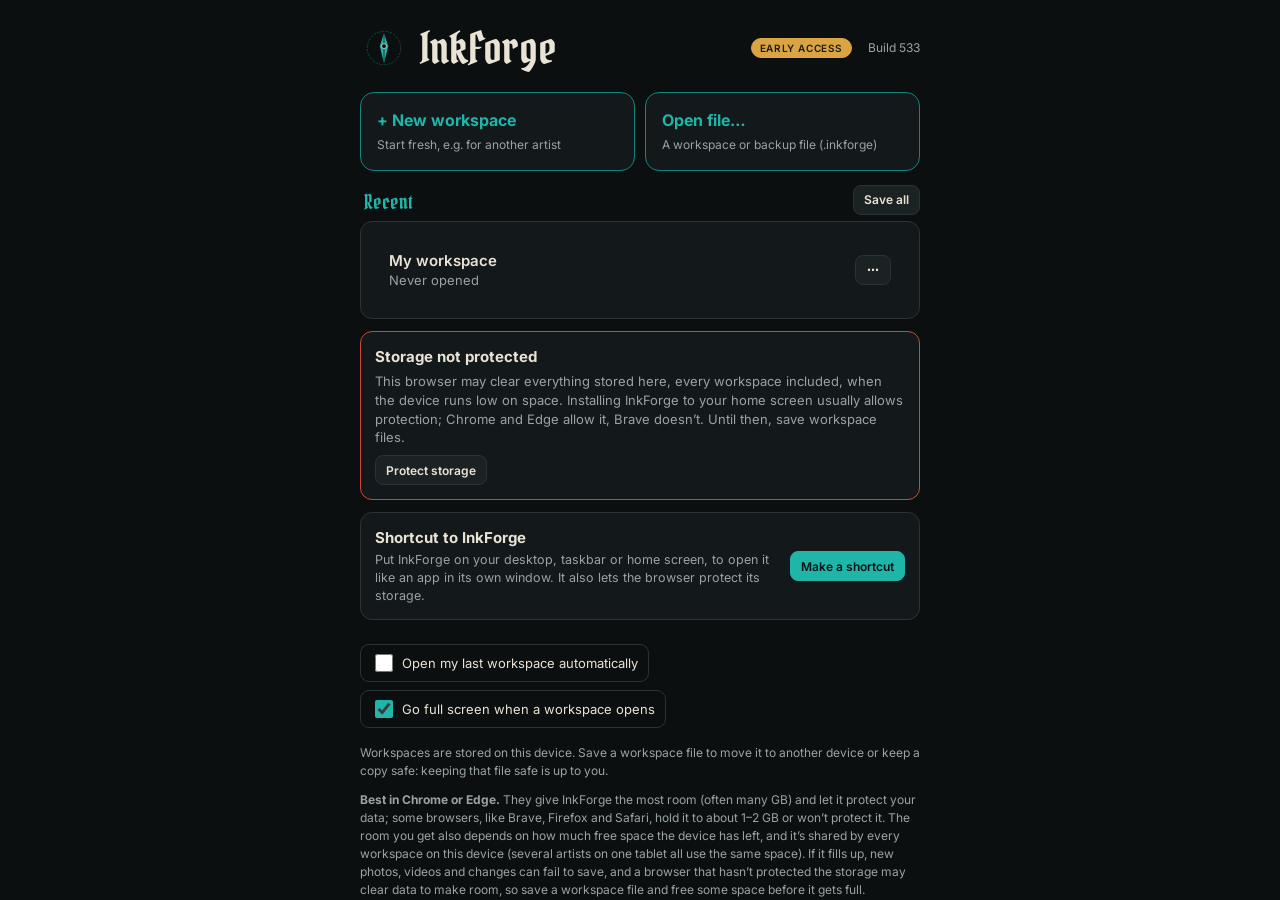
==== commit 13b916b4: "Build 533: Draw group for the three drawing programs, with quick buttons in the top bar Co-Authored-" ====
--- a/index.html
+++ b/index.html
@@ -32,6 +32,7 @@
   </nav>
   <main id="main">
     <header id="topbar"><h1 id="view-title">InkForge</h1>
+      <span class="tb-draw" id="tb-draw" aria-label="Drawing programs"></span>
       <button class="tb-fs" id="fs-btn" hidden aria-label="Full screen" data-tip="Full screen: hides the browser's bars"><svg viewBox="0 0 24 24"><path d="M4 9V4h5M20 9V4h-5M4 15v5h5M20 15v5h-5"/></svg></button>
       <span class="tb-right"><span class="badge ea" data-tip="InkForge is still being built. Features may change and some things may not work yet.">Early Access</span>
         <span id="db-badge" class="badge" data-tip="Database status">…</span></span></header>
--- a/app.css
+++ b/app.css
@@ -2715,5 +2715,246 @@
 .app-inst.start-inst { display: flex; align-items: center; gap: 12px; margin-top: 12px; }
 .app-inst.start-inst > div { flex: 1; display: flex; flex-direction: column; gap: 2px; } .app-inst.start-inst .muted { font-size: 12.5px; }
 .inst-steps { margin: 6px 0 0; padding-left: 20px; line-height: 1.55; font-size: 14px; } .inst-steps li { margin: 4px 0; }
+/* The picture picker's areas. */
+.dz-pftabs { margin: 0 0 8px; flex-wrap: wrap; } .dz-pftabs button { flex: 1; font-size: 12.5px; padding: 6px 4px; }
+.dz-pf.dz-pfasset img { object-fit: contain; background: #fff; padding: 6px; }
+/* Reel maker: timed effects */
+.tfx-grid { display: grid; grid-template-columns: repeat(auto-fill, minmax(96px, 1fr)); gap: 5px; }
+.tfx-b { padding: 8px 6px; border-radius: 9px; border: 1px solid var(--line); background: var(--bg); color: var(--ink); font: 600 12px var(--ui); cursor: pointer; }
+.tfx-b:hover { border-color: var(--teal); } .tfx-b.on { border-color: var(--teal); background: rgba(31,182,166,.14); color: var(--teal); }
+.tfx-head { display: flex; align-items: baseline; gap: 8px; margin-bottom: 6px; } .tfx-head b { font-size: 15px; } .tfx-head .muted { flex: 1; font-size: 12px; }
+.tfx-change { margin-top: 6px; } .tfx-change > summary { cursor: pointer; font-size: 12.5px; color: var(--teal); padding: 4px 0; }
+.tl-fxrow { position: relative; height: 22px; }
+.tl-fx { position: absolute; top: 0; height: 22px; padding: 0 12px 0 6px; border-radius: 6px; border: 1px solid #b46cff; background: linear-gradient(90deg, rgba(150,80,255,.55), rgba(255,80,180,.45)); color: #fff; font: 600 10.5px/20px var(--ui); text-align: left; overflow: hidden; white-space: nowrap; cursor: grab; touch-action: none; }
+.tl-fx span { pointer-events: none; } .tl-fx.on { outline: 2px solid #fff; outline-offset: 1px; z-index: 2; }
+.tl-fxe { position: absolute; right: 0; top: 0; bottom: 0; width: 10px; cursor: ew-resize; background: rgba(255,255,255,.35); }
+/* Reel: the opening and closing transition markers, at the very ends of the clip row */
+.tl-tr.tl-edgetr { border-radius: 6px; background: var(--bg2); border: 1px solid var(--teal); color: var(--teal); z-index: 6; margin-left: 0; }
+.tl-tr.tl-edgetr { width: 14px; height: 14px; margin-top: -7px; font-size: 8px; border-radius: 4px; }
+.tl-tr.tl-edgetr svg { width: 9px; height: 9px; }
+/* clear of the clip's trim handles */
+.tl-tr.tl-edgetr[data-key="@start"] { transform: translateX(26px); } .tl-tr.tl-edgetr[data-key="@end"] { transform: translateX(calc(-100% - 26px)); }
+.tl-tr.tl-edgetr.own { background: var(--teal); color: #071413; }
+/* Reel: sticker effects */
+.stfx-chips { display: flex; flex-wrap: wrap; gap: 5px; margin: 2px 0 8px; }
+.stfx-chip { display: inline-flex; align-items: center; gap: 5px; padding: 3px 4px 3px 8px; border-radius: 99px; border: 1px solid var(--line); background: var(--bg); font: 600 12px var(--ui); cursor: pointer; }
+.stfx-chip.on { border-color: #b46cff; background: rgba(150,80,255,.18); }
+.stfx-chip svg, .tl-obfx svg, #reel-tools svg.fxi { width: 14px; height: 14px; fill: none; stroke: currentColor; stroke-width: 1.8; stroke-linecap: round; stroke-linejoin: round; }
+.stfx-chip button { width: 20px; height: 20px; border: 0; border-radius: 50%; background: rgba(255,255,255,.08); color: var(--ink); cursor: pointer; padding: 0; line-height: 1; }
+.tl-obfx { position: absolute; right: 12px; top: 50%; transform: translateY(-50%); display: inline-flex; align-items: center; gap: 1px; padding: 1px 4px; border-radius: 8px; background: linear-gradient(90deg, #8a50ff, #ff50b4); color: #fff; font: 700 9px var(--ui); font-style: normal; pointer-events: none; }
+.tl-obfx svg { width: 11px; height: 11px; }
+/* Reel: replace a clip's media */
+.reel-swapm { position: fixed; z-index: 400; display: flex; flex-direction: column; min-width: 180px; padding: 5px; border-radius: 12px; border: 1px solid var(--line); background: var(--bg2); box-shadow: 0 10px 30px rgba(0,0,0,.45); }
+.reel-swapm button { display: flex; align-items: center; gap: 10px; padding: 9px 10px; border: 0; border-radius: 8px; background: none; color: var(--ink); font: 600 13px var(--ui); cursor: pointer; text-align: left; }
+.reel-swapm button:hover { background: rgba(255,255,255,.06); }
+.reel-swapm svg { width: 18px; height: 18px; fill: none; stroke: currentColor; stroke-width: 1.8; stroke-linecap: round; stroke-linejoin: round; }
+/* Reel: picking a saved reel to add */
+.reel-savedg .pf-tile { position: relative; }
+.reel-savedg .pf-tile span { position: absolute; left: 0; right: 0; bottom: 0; padding: 4px 6px; font: 600 11px var(--ui); color: #fff; background: linear-gradient(transparent, rgba(0,0,0,.75)); text-align: left; white-space: nowrap; overflow: hidden; text-overflow: ellipsis; }
+.reel-savedg .pf-tile > svg { width: 40%; height: 40%; margin: auto; opacity: .5; }
+.reel-swapm button > svg, .reel-addm b svg { width: 18px; height: 18px; }
+/* Reel: speed ramp */
+.spd-graph { position: relative; display: block; width: 100%; height: 150px; border-radius: 10px; background: var(--bg); border: 1px solid var(--line); touch-action: none; cursor: crosshair; margin: 4px 0 6px; overflow: hidden; user-select: none; }
+.spd-graph > svg { position: absolute; inset: 0; width: 100%; height: 100%; }
+.spd-graph .spd-area { stroke: none; }
+.spd-lbl { position: absolute; left: 4px; transform: translateY(-115%); font: 600 10px var(--ui); color: var(--muted); pointer-events: none; }
+.spd-pt { position: absolute; width: 16px; height: 16px; margin: -8px 0 0 -8px; border-radius: 50%; background: var(--bg2); border: 2.5px solid var(--teal); box-sizing: border-box; cursor: grab; }
+.spd-pt.on { background: var(--teal); box-shadow: 0 0 0 4px rgba(45,212,191,.25); }
+.spd-graph .spd-grid line { stroke: rgba(255,255,255,.07); stroke-width: 1; vector-effect: non-scaling-stroke; }
+.spd-graph .spd-grid line.mid { stroke: rgba(255,255,255,.3); stroke-dasharray: 4 4; }
+.spd-graph .spd-line { fill: none; stroke: var(--teal); stroke-width: 2.5; vector-effect: non-scaling-stroke; }
+.spd-graph .spd-ph { stroke: #ff4d5e; stroke-width: 1.5; vector-effect: non-scaling-stroke; }
+.spd-row { display: flex; align-items: center; gap: 8px; font-size: 12px; } .spd-row span { flex: 1; }
+.spd-pre { display: grid; grid-template-columns: repeat(4, 1fr); gap: 6px; }
+.spd-pre button { display: flex; flex-direction: column; align-items: center; gap: 3px; padding: 6px 4px; border-radius: 9px; border: 1px solid var(--line); background: var(--bg); color: var(--ink); font: 600 11px var(--ui); cursor: pointer; }
+.spd-pre svg { width: 100%; height: 22px; } .spd-pre svg line { stroke: rgba(255,255,255,.25); stroke-dasharray: 3 3; } .spd-pre svg path { fill: none; stroke: var(--teal); stroke-width: 2; }
+/* Reel: transition markers ride the top edge of the clips, clear of the trim handles in the middle */
+.tl-row .tl-tr { top: 0; margin-top: -2px; }
+.tl-row .tl-tr.on { transform: scale(1.12); }
+.tl-row .tl-tr.tl-edgetr { top: 0; margin-top: 1px; }
+/* Design studio: the Paste menu */
+#dz-paste.dim { opacity: .45; }
+.dz-pastem { position: fixed; z-index: 600; min-width: 230px; max-width: 300px; max-height: 70vh; overflow-y: auto; padding: 6px; border-radius: 12px; border: 1px solid var(--line); background: var(--bg2); box-shadow: 0 12px 34px rgba(0,0,0,.5); }
+.dz-pastem .dz-pm-h { padding: 6px 10px 4px; font: 700 10px var(--ui); letter-spacing: .06em; text-transform: uppercase; color: var(--muted); }
+.dz-pastem button { display: flex; flex-direction: column; align-items: flex-start; gap: 1px; width: 100%; padding: 8px 10px; border: 0; border-radius: 8px; background: none; color: var(--ink); cursor: pointer; text-align: left; }
+.dz-pastem button:hover { background: rgba(255,255,255,.06); }
+.dz-pastem b { font: 600 13px var(--ui); } .dz-pastem small { font: 500 11px var(--ui); color: var(--muted); }
+/* Design studio: the Pages panel */
+.dz-faces button[disabled] { opacity: .3; cursor: default; }
+@media (min-width: 701px) and (max-width: 1100px) { .dz-ed .dz-faces { top: 56px; } .dz-ed .dz-pgpanel { top: 104px; } }   /* clear of the quick toolbar */
+#dz-faces button svg { width: 15px; height: 15px; fill: none; stroke: currentColor; stroke-width: 1.8; stroke-linecap: round; stroke-linejoin: round; vertical-align: -3px; }
+.dz-pgpanel { position: absolute; top: 58px; left: 50%; transform: translateX(-50%); z-index: 30; width: min(340px, calc(100% - 24px)); max-height: calc(100% - 80px); overflow-y: auto; padding: 10px; border-radius: 14px; border: 1px solid var(--line); background: var(--bg2); box-shadow: 0 14px 36px rgba(0,0,0,.5); }
+.dz-pgpanel .pg-h { display: flex; align-items: center; justify-content: space-between; margin-bottom: 8px; } .dz-pgpanel .pg-h small { color: var(--muted); font-weight: 600; }
+.dz-pgpanel .pg-list { display: grid; grid-template-columns: repeat(auto-fill, minmax(92px, 1fr)); gap: 8px; }
+.dz-pgpanel .pg-it { position: relative; display: flex; flex-direction: column; align-items: center; gap: 4px; padding: 6px; border-radius: 10px; border: 1px solid var(--line); background: var(--bg); cursor: pointer; touch-action: none; user-select: none; }
+.dz-pgpanel .pg-it.on { border-color: var(--teal); box-shadow: 0 0 0 1px var(--teal); }
+.dz-pgpanel .pg-it.mst { border-style: dashed; cursor: pointer; }
+.dz-pgpanel canvas { max-width: 100%; height: auto; border-radius: 3px; background: #fff; box-shadow: 0 1px 4px rgba(0,0,0,.4); }
+.dz-pgpanel .pg-n { font: 700 12px var(--ui); } .dz-pgpanel .pg-n small { font-weight: 600; font-size: 10px; color: var(--muted); }
+.dz-pgpanel .pg-acts { display: flex; gap: 2px; }
+.dz-pgpanel .pg-ib { width: 26px; height: 26px; display: grid; place-items: center; padding: 0; border: 0; border-radius: 7px; background: none; color: var(--muted); cursor: pointer; }
+.dz-pgpanel .pg-ib:hover, .dz-pgpanel .pg-ib.on { color: var(--ink); background: rgba(255,255,255,.06); }
+.dz-pgpanel .pg-ib svg { width: 15px; height: 15px; fill: none; stroke: currentColor; stroke-width: 1.8; stroke-linecap: round; stroke-linejoin: round; }
+/* Design studio: Convert to */
+.dz-convk { display: grid; grid-template-columns: repeat(auto-fill, minmax(130px, 1fr)); gap: 6px; margin-bottom: 10px; }
+.dz-convk button { display: grid; grid-template-columns: 22px 1fr; column-gap: 8px; align-items: center; text-align: left; padding: 8px; border-radius: 10px; border: 1px solid var(--line); background: var(--bg); color: var(--ink); cursor: pointer; }
+.dz-convk button.on { border-color: var(--teal); box-shadow: 0 0 0 1px var(--teal); }
+.dz-convk .dz-kic { grid-row: span 2; width: 22px; height: 22px; fill: none; stroke: currentColor; stroke-width: 1.6; }
+.dz-convk b { font: 600 12px var(--ui); } .dz-convk small { font: 500 10px var(--ui); color: var(--muted); }
+.dz-convl { margin: 0 0 10px; padding-left: 18px; font-size: 12.5px; line-height: 1.45; } .dz-convl li { margin: 2px 0; }
+/* The eyedropper's magnifier, and the eyedropper button beside plain colour boxes */
+#ink-eyeshield { position: fixed; inset: 0; z-index: 2000; cursor: crosshair; touch-action: none; background: transparent; }
+#ink-loupe { position: fixed; z-index: 2001; width: 140px; pointer-events: none; padding: 4px; border-radius: 16px; background: #111; border: 1px solid rgba(255,255,255,.18); box-shadow: 0 10px 28px rgba(0,0,0,.55); }
+#ink-loupe[hidden] { display: none; }
+#ink-loupe canvas { display: block; width: 132px; height: 132px; border-radius: 12px; image-rendering: pixelated; }
+#ink-loupe span { display: flex; align-items: center; gap: 7px; padding: 6px 4px 2px; font: 700 12px var(--ui); color: #fff; letter-spacing: .04em; }
+#ink-loupe i { width: 18px; height: 18px; border-radius: 5px; border: 1px solid rgba(255,255,255,.4); flex: none; }
+.ink-eyeb { display: inline-grid; place-items: center; width: 28px; height: 28px; padding: 0; margin-left: 4px; border-radius: 8px; border: 1px solid var(--line); background: var(--bg); color: var(--ink); cursor: pointer; vertical-align: middle; flex: none; }
+.ink-eyeb svg { width: 15px; height: 15px; fill: none; stroke: currentColor; stroke-width: 1.8; stroke-linecap: round; stroke-linejoin: round; }
+/* Design studio: spelling */
+.dz-spellp { position: fixed; z-index: 650; width: min(330px, calc(100vw - 16px)); max-height: 70vh; overflow-y: auto; padding: 8px; border-radius: 12px; border: 1px solid var(--line); background: var(--bg2); box-shadow: 0 12px 34px rgba(0,0,0,.5); }
+.dz-spellp .pg-ib { width: 28px; height: 28px; display: grid; place-items: center; padding: 0; border: 0; border-radius: 8px; background: none; color: var(--muted); cursor: pointer; }
+.dz-spellp .pg-ib svg { width: 15px; height: 15px; fill: none; stroke: currentColor; stroke-width: 1.8; stroke-linecap: round; }
+.dz-sp-h { display: flex; align-items: center; justify-content: space-between; padding: 2px 2px 6px; font-size: 13px; }
+.dz-sp-it { padding: 7px 6px; border-top: 1px solid var(--line); }
+.dz-sp-w { display: flex; align-items: baseline; gap: 8px; margin-bottom: 5px; } .dz-sp-w b { font: 700 14px var(--ui); color: #ff7a7a; text-decoration: underline wavy #ff5a5a; text-underline-offset: 3px; }
+.dz-sp-go { border: 0; background: none; color: var(--muted); font: 500 11px var(--ui); cursor: pointer; padding: 0; text-align: left; overflow: hidden; white-space: nowrap; text-overflow: ellipsis; }
+.dz-sp-sg { display: flex; flex-wrap: wrap; gap: 5px; }
+.dz-sp-sg button { padding: 4px 9px; border-radius: 99px; border: 1px solid var(--teal); background: rgba(45,212,191,.1); color: var(--ink); font: 600 12px var(--ui); cursor: pointer; }
+.dz-sp-sg button.ghost { border-color: var(--line); background: none; color: var(--muted); }
+.dz-sp-sg .muted { font-size: 12px; align-self: center; }
+/* Inventory: the counter (− box +, and packs), the count order */
+.ivc { display: inline-flex; flex-direction: column; align-items: flex-end; gap: 4px; }
+.ivc-r { display: inline-flex; align-items: center; gap: 4px; }
+.ivc-b { width: 32px; height: 32px; flex: none; border-radius: 9px; border: 1px solid var(--line); background: var(--bg2); color: var(--ink); font: 700 17px var(--ui); line-height: 1; cursor: pointer; padding: 0; touch-action: manipulation; }
+.ivc-b:active { background: var(--teal); color: #071413; }
+.ivc-in.in { width: 64px; min-width: 0; height: 32px; padding: 0 6px; text-align: center; font: 700 15px var(--ui); }
+.ivc-in.diff { border-color: var(--teal); box-shadow: 0 0 0 1px var(--teal); }
+.ivc-u { color: var(--muted); font-size: 11px; min-width: 24px; }
+.ivc-pk .ivc-b { width: 26px; height: 26px; font-size: 14px; }
+.ivc-pl { font: 500 11.5px var(--ui); color: var(--muted); white-space: nowrap; } .ivc-pl b { color: var(--ink); font-size: 13px; }
+.field > .ivc { align-items: flex-start; }
+.inv-cnt { margin-left: auto; }
+.inv-ordrow { gap: 8px; align-items: center; margin-bottom: 10px; flex-wrap: wrap; }
+.inv-ord { display: inline-flex; align-items: center; gap: 8px; font: 600 12px var(--ui); color: var(--muted); }
+.inv-ord select.in { width: auto; min-width: 140px; padding: 6px 10px; }
+.inv-arr { max-width: 480px; }
+.inv-arr-l { max-height: 55vh; overflow-y: auto; border: 1px solid var(--line); border-radius: 10px; }
+.inv-arr-it { display: flex; align-items: center; gap: 10px; padding: 8px 10px; border-bottom: 1px solid var(--line); background: var(--bg); touch-action: none; user-select: none; }
+.inv-arr-it .grip { cursor: grab; color: var(--muted); font-size: 18px; } .inv-arr-it .n { width: 22px; color: var(--muted); font: 700 12px var(--ui); text-align: right; }
+.inv-arr-it .nm { flex: 1; display: flex; flex-direction: column; font: 600 14px var(--ui); } .inv-arr-it .nm small { color: var(--muted); font-weight: 500; font-size: 11px; }
+.inv-arr-it .mv button { width: 28px; height: 28px; border: 0; border-radius: 7px; background: none; color: var(--muted); cursor: pointer; } .inv-arr-it .mv button:hover { background: rgba(255,255,255,.06); color: var(--ink); }
+/* Portfolio: an entry's reel */
+.pfv-reel { margin-top: 12px; } .pfv-reel video { display: block; width: 100%; max-height: 70vh; border-radius: 12px; background: #000; }
+/* Size sheet: the pages and a compact settings panel; side by side they fill the screen, each scrolling on its own */
+#main:has(.sz.side) { padding-bottom: 0; }
+.sz-strip .btn { gap: 6px; } .sz-strip .btn svg, .sz-ctl .btn svg, .sz-ctl .seg svg { width: 17px; height: 17px; fill: none; stroke: currentColor; stroke-width: 1.8; stroke-linecap: round; stroke-linejoin: round; flex: none; }
+.sz-strip .sz-name { font-size: 12px; overflow: hidden; text-overflow: ellipsis; white-space: nowrap; max-width: 22ch; flex: 0 1 auto; }
+.sz { display: grid; grid-template-columns: 1fr; gap: 10px; }
+.sz.side { grid-template-columns: minmax(0, 1fr) 270px; align-items: stretch; min-height: 0; }
+.sz-stage { display: flex; flex-direction: column; gap: 14px; align-items: center; padding: 6px 0 24px; }
+.sz.side .sz-stage { flex-direction: row; align-items: flex-start; justify-content: safe center; overflow: auto; padding: 6px 6px 0; min-height: 0; border-radius: 14px; border: 1px solid var(--line); background: var(--bg3); }
+.sz-paper { position: relative; flex: none; background: #fff; border-radius: 3px; box-shadow: 0 6px 20px rgba(0,0,0,.45); width: min(100%, 560px); }
+.sz-paper canvas { display: block; width: 100%; height: 100%; border-radius: 3px; }
+.sz-paper span { position: absolute; left: 0; right: 0; bottom: -19px; text-align: center; font: 600 11px var(--ui); color: var(--muted); }
+.sz-ctl { padding: 10px 12px; margin: 0; }
+.sz.side .sz-ctl { overflow-y: auto; min-height: 0; }
+.sz-ctl .lbl { font-size: 10.5px; margin: 7px 0 3px; } .sz-ctl .lbl:first-child { margin-top: 0; }
+.sz-ctl .seg { display: flex; padding: 2px; border-radius: 10px; } .sz-ctl .seg button { flex: 1; min-height: 28px; padding: 0 6px; font-size: 12px; display: inline-flex; align-items: center; justify-content: center; gap: 5px; white-space: nowrap; }
+.sz-ctl .sz-two { display: grid; grid-template-columns: 1fr 1fr; gap: 6px; margin-top: 6px; } .sz-ctl .sz-two .seg { grid-column: 1 / -1; }
+.sz-ctl .field { margin: 0; } .sz-ctl .field span { font-size: 10.5px; margin-bottom: 3px; } .sz-ctl .field .in { height: 32px; padding: 0 8px; font-size: 14px; }
+.sz-ctl .sz-nrow { gap: 6px; align-items: center; flex-wrap: nowrap; } .sz-ctl .sz-nrow .btn { display: inline-flex; align-items: center; gap: 5px; white-space: nowrap; }
+.sz-ctl .sz-info { font-size: 11.5px; margin: 5px 0 0; line-height: 1.35; }
+.sz-ctl .slider { margin: 8px 0 2px; display: grid; grid-template-columns: 1fr auto; align-items: center; column-gap: 8px; } .sz-ctl .slider input { grid-column: 1 / -1; grid-row: 2; width: 100%; } .sz-ctl .slider b { grid-row: 1; grid-column: 2; font-size: 12px; } .sz-ctl .slider span { font-size: 10.5px; text-transform: uppercase; letter-spacing: .06em; color: var(--ink2); }
+.sz-ctl .toggle { display: flex; margin: 0; font-size: 12.5px; min-height: 0; padding-top: 3px; padding-bottom: 3px; }
+.sz-ctl .sz-tg { display: grid; grid-template-columns: 1fr 1fr; gap: 3px; margin-top: 0; } .sz-ctl .sz-tg .toggle span { white-space: nowrap; }
+@media (max-height: 780px) { .sz-ctl { padding: 8px 10px; } .sz-ctl .lbl { margin: 5px 0 2px; } .sz-ctl .seg button { min-height: 26px; } .sz-ctl .field .in { height: 30px; } .sz-ctl .sz-info { margin-top: 3px; } .sz-ctl .slider { margin-top: 5px; } }
+.sz-ctl .sz-ol { margin-top: 0; } .sz-ctl .sz-ol .lbl { margin-top: 8px; }
+/* Bend tool: editing before the bend */
+.bt-stage { position: relative; }
+#bt-crop { position: absolute; border: 2px solid var(--teal); box-shadow: 0 0 0 9999px rgba(0,0,0,.5); cursor: move; touch-action: none; }
+#bt-crop[hidden] { display: none; }
+#bt-crop i { position: absolute; width: 18px; height: 18px; background: #fff; border: 2px solid var(--teal); border-radius: 4px; }
+#bt-crop i[data-ch="m"] { inset: 0; width: auto; height: auto; background: none; border: 0; }
+#bt-crop i[data-ch="tl"] { left: -10px; top: -10px; cursor: nwse-resize; } #bt-crop i[data-ch="tr"] { right: -10px; top: -10px; cursor: nesw-resize; }
+#bt-crop i[data-ch="bl"] { left: -10px; bottom: -10px; cursor: nesw-resize; } #bt-crop i[data-ch="br"] { right: -10px; bottom: -10px; cursor: nwse-resize; }
+.bt-cropbar { position: absolute; left: 50%; bottom: 10px; transform: translateX(-50%); display: flex; gap: 6px; padding: 5px; border-radius: 12px; background: rgba(15,18,19,.92); border: 1px solid var(--line); z-index: 2; }
+.bt-cropbar[hidden] { display: none; }
+.bt-ctl .btn.small { display: inline-flex; align-items: center; gap: 6px; } .bt-ctl .btn svg { width: 16px; height: 16px; fill: none; stroke: currentColor; stroke-width: 1.8; stroke-linecap: round; stroke-linejoin: round; }
+.bt-strip .btn[disabled] { opacity: .35; }
+/* Clients: referrals and the referral tree */
+.c-ref .lbl { margin-bottom: 4px; } .c-ref .seg button { padding: 0 6px; font-size: 12.5px; white-space: nowrap; }
+.ref-list { display: flex; flex-wrap: wrap; gap: 6px; margin-top: 8px; } .ref-list .chip { text-decoration: none; }
+.rt-card { max-width: 560px; } .rt-card .rt { max-height: 60vh; overflow: auto; }
+.rt, .rt ul { list-style: none; margin: 0; padding: 0; }
+.rt ul { margin-left: 14px; padding-left: 14px; border-left: 2px solid var(--line); }
+.rt li { position: relative; margin: 6px 0; }
+.rt ul > li::before { content: ''; position: absolute; left: -14px; top: 18px; width: 12px; border-top: 2px solid var(--line); }
+.rt-n { display: inline-flex; flex-direction: column; gap: 1px; padding: 6px 10px; border-radius: 10px; border: 1px solid var(--line); background: var(--bg); color: var(--ink); text-decoration: none; }
+.rt-n small { color: var(--muted); font-size: 11px; } .rt li.me > .rt-n { border-color: var(--teal); box-shadow: 0 0 0 1px var(--teal); }
+/* Portfolio entry: every slide (photos, then the reel) fits the box, no scrolling; tidy actions */
+.pfv .slide { height: clamp(240px, calc(100dvh - 330px), 640px); }
+@media (min-width: 900px) { .pfv .slide { height: clamp(300px, calc(100dvh - 210px), 820px); } }
+.pfv .slide img { width: 100%; height: 100%; object-fit: contain; min-height: 0; }
+.pfv .slide { min-height: 0; overflow: hidden; }
+.pfv-rslide video { position: absolute; inset: 0; width: 100%; height: 100%; object-fit: contain; background: #000; display: block; }
+.pfv-rthumb { display: grid; place-items: center; color: var(--ink); } .pfv-rthumb svg { width: 26px; height: 26px; fill: none; stroke: currentColor; stroke-width: 1.8; stroke-linejoin: round; }
+.pfv-chips { display: flex; flex-wrap: wrap; gap: 6px; margin: 8px 0 4px; } .pfv-chips .chip.on { border-color: var(--teal); color: var(--teal); }
+.pfv-acts { display: flex; align-items: center; gap: 8px; margin-bottom: 24px; flex-wrap: wrap; }
+.pfv-acts .icon-btn svg { width: 19px; height: 19px; fill: none; stroke: currentColor; stroke-width: 1.8; stroke-linecap: round; stroke-linejoin: round; }
+/* Sketch pad: the brush bar and the live stroke */
+.sk-bar { position: absolute; left: 50%; bottom: 10px; transform: translateX(-50%); z-index: 6; display: flex; align-items: center; gap: 3px; padding: 5px 7px; border-radius: 14px; background: rgba(15,18,19,.94); border: 1px solid var(--line); box-shadow: 0 8px 24px rgba(0,0,0,.45); max-width: calc(100% - 24px); overflow-x: auto; scrollbar-width: none; }
+.sk-bar > button { flex: none; width: 36px; height: 36px; display: grid; place-items: center; padding: 0; border: 0; border-radius: 10px; background: none; color: var(--ink2); cursor: pointer; }
+.sk-bar > button.on { background: var(--teal); color: #071413; }
+.sk-bar svg { width: 20px; height: 20px; fill: none; stroke: currentColor; stroke-width: 1.8; stroke-linecap: round; stroke-linejoin: round; }
+.sk-bar .sep { flex: none; width: 1px; height: 24px; background: var(--line); margin: 0 3px; }
+.sk-size { display: flex; align-items: center; gap: 6px; flex: none; } .sk-size input { width: 90px; } .sk-size b { font: 700 11px var(--ui); color: var(--ink2); min-width: 22px; }
+.sk-cols { display: flex; gap: 4px; flex: none; } .sk-cols button, .sk-cust { width: 22px; height: 22px; border-radius: 50%; border: 2px solid rgba(255,255,255,.25); padding: 0; cursor: pointer; flex: none; }
+.sk-cols button.on, .sk-cust.on { border-color: var(--teal); box-shadow: 0 0 0 2px rgba(31,181,168,.4); }
+.sk-cust { position: relative; background: conic-gradient(red, yellow, lime, cyan, blue, magenta, red); overflow: hidden; } .sk-cust input { position: absolute; inset: 0; opacity: 0; cursor: pointer; }
+.sk-pal { flex: none; max-width: 120px; height: 30px; padding: 0 6px; border-radius: 8px; background: var(--bg2, #1b2022); color: var(--ink2); border: 1px solid var(--line); font: 600 12px var(--ui); }
+.sk-cols .sk-add { display: grid; place-items: center; background: none; color: var(--ink2); } .sk-cols .sk-add svg { width: 14px; height: 14px; }
+.sk-bar > button[data-skfill].on { background: rgba(31,181,168,.25); color: var(--teal); }
+.sk-mm { position: absolute; left: 0; top: 0; width: 0; height: 0; z-index: 7; }
+.sk-mm button { position: absolute; transform: translate(-50%, -50%); min-width: 30px; height: 30px; padding: 0 8px; border-radius: 15px; border: 2px solid #fff; background: var(--teal); color: #071413; font: 700 18px/1 var(--ui); cursor: grab; box-shadow: 0 2px 8px rgba(0,0,0,.35); touch-action: none; }
+.sk-mm button b { font-size: 12px; } .sk-mm button[data-mmbr="no"] { background: #e23b3b; color: #fff; } .sk-mm button[data-mmbr="yes"] { background: #2bb673; color: #fff; }
+.sk-mm button[data-mmcut] { background: #2a2f31; color: #fff; font-size: 15px; min-width: 24px; height: 24px; }
+.sk-colbtn i { display: block; width: 22px; height: 22px; border-radius: 50%; border: 2px solid rgba(255,255,255,.55); }
+.sk-bar > button.sk-colbtn.on { background: rgba(31,181,168,.25); }
+.sk-bar > button.set:not(.on) { color: var(--teal); }
+.sk-pop { position: absolute; bottom: 64px; z-index: 7; display: grid; gap: 8px; padding: 10px 12px; border-radius: 14px; background: rgba(15,18,19,.97); border: 1px solid var(--line); box-shadow: 0 8px 24px rgba(0,0,0,.45); max-width: calc(100% - 16px); width: max-content; }
+.sk-pop[hidden] { display: none; } .sk-pop-h { font: 700 11px var(--ui); letter-spacing: .08em; text-transform: uppercase; color: var(--ink2); }
+.sk-pop .sk-cols { flex-wrap: wrap; max-width: 280px; } .sk-pop .sk-pal { max-width: none; }
+.sk-sl { display: grid; grid-template-columns: 84px 160px 28px; align-items: center; gap: 8px; font: 600 12px var(--ui); color: var(--ink2); } .sk-sl b { font-size: 11px; text-align: right; }
+.sk-pop-n { margin: 0; font-size: 11px; color: var(--ink2); max-width: 290px; }
+.sk-live { position: absolute; left: 0; top: 0; pointer-events: none; z-index: 3; }
+.sk-drawing, .sk-drawing .dz-page { cursor: crosshair; }
 /* The build this stylesheet belongs to: keep equal to APP_BUILD in app.js (the app reloads the stylesheet if they differ). */
-:root { --app-build: 504; }
+.loy-form .lbl { margin-top: 12px; } .loy-form .lbl:first-child { margin-top: 0; }
+.loy-form .seg { flex-wrap: wrap; } .loy-note { font-size: 12px; margin: 6px 0 0; } .loy-togs { display: grid; gap: 8px; margin-top: 12px; }
+.loy-stack { display: flex; flex-wrap: wrap; gap: 6px; margin-top: 8px; } .loy-stack div { display: grid; padding: 6px 10px; border: 1px solid var(--line); border-radius: 10px; min-width: 84px; }
+.loy-stack span { font-size: 11px; color: var(--ink2); } .loy-stack b { font-size: 15px; }
+.loy-tabs { margin-bottom: 12px; } .loy-code { font-family: ui-monospace, monospace; letter-spacing: .06em; }
+.loy-t td.loy-open { color: var(--teal); } .loy-t td.loy-expired, .loy-t td.loy-void { color: #e26b6b; }
+.b-loy { display: grid; gap: 6px; }
+.loy-msg { max-height: 92vh; overflow: auto; } .loy-prev { display: grid; place-items: center; margin-bottom: 10px; }
+.loy-prev img { width: min(100%, 300px); aspect-ratio: 1080 / 1350; border-radius: 10px; box-shadow: 0 6px 20px rgba(0,0,0,.4); background: #222; }
+.loy-msg input[type=color] { width: 56px; height: 36px; padding: 2px; border-radius: 8px; border: 1px solid var(--line); background: none; }
+.loy-old { font-size: 11px; padding: 1px 6px; border-radius: 6px; background: rgba(224,160,48,.18); color: #e0a030; white-space: nowrap; }
+.loy-terms { margin: 6px 0 4px; padding-left: 18px; font-size: 13px; line-height: 1.5; } .loy-own { gap: 6px; flex-wrap: nowrap; margin-top: 6px; } .loy-own .in { flex: 1; }
+.loy-msg-grid { display: grid; gap: 12px; } @media (min-width: 900px) { .loy-msg-grid { grid-template-columns: minmax(0, 1fr) minmax(0, 1fr); align-items: start; } }
+.sk-op svg { width: 16px; height: 16px; flex: none; } .sk-op input { width: 70px; } .sk-op b { min-width: 32px; }
+.pay-big { font: 700 22px var(--ui); padding-top: 6px; } .pay-card h2 { margin-top: 0; } .pay-kpis { margin-bottom: 10px; }
+.pay-bars .bar.neg i { background: #e26b6b; } .pay-neg { color: #e26b6b; } .pay-card tr.pay-now td { background: rgba(31,181,168,.1); }
+.store-note { font-size: 12px; line-height: 1.5; margin: 12px 0 0; } .store-full { margin: 12px 0 0; font-size: 13px; }
+.bkt tfoot td { border-top: 2px solid var(--line); background: var(--bg2); position: sticky; bottom: 0; }
+.tb-draw { margin-left: auto; display: flex; gap: 4px; flex: none; } .tb-draw + .tb-fs { margin-left: 6px; }
+.tb-ic { width: 36px; height: 36px; border-radius: 10px; border: 1px solid var(--line); background: var(--bg2); color: var(--ink2); display: grid; place-items: center; }
+.tb-ic svg { width: 19px; height: 19px; fill: none; stroke: currentColor; stroke-width: 1.8; stroke-linecap: round; stroke-linejoin: round; }
+.tb-ic:hover, .tb-ic.on { color: var(--teal); border-color: var(--teal); }
+.draw-grid .tile { border-color: rgba(31,181,168,.45); background: linear-gradient(135deg, rgba(31,181,168,.14), var(--bg2) 70%); }
+.draw-grid .tile .ico { color: var(--teal); }
+@media (min-width: 700px) { .draw-grid { grid-template-columns: repeat(3, 1fr); } }
+@media (max-width: 420px) { .tb-ic { width: 32px; height: 32px; } .tb-draw { gap: 2px; } }
+.loy-sum p { font-size: 14px; line-height: 1.45; }
+:root { --app-build: 533; }
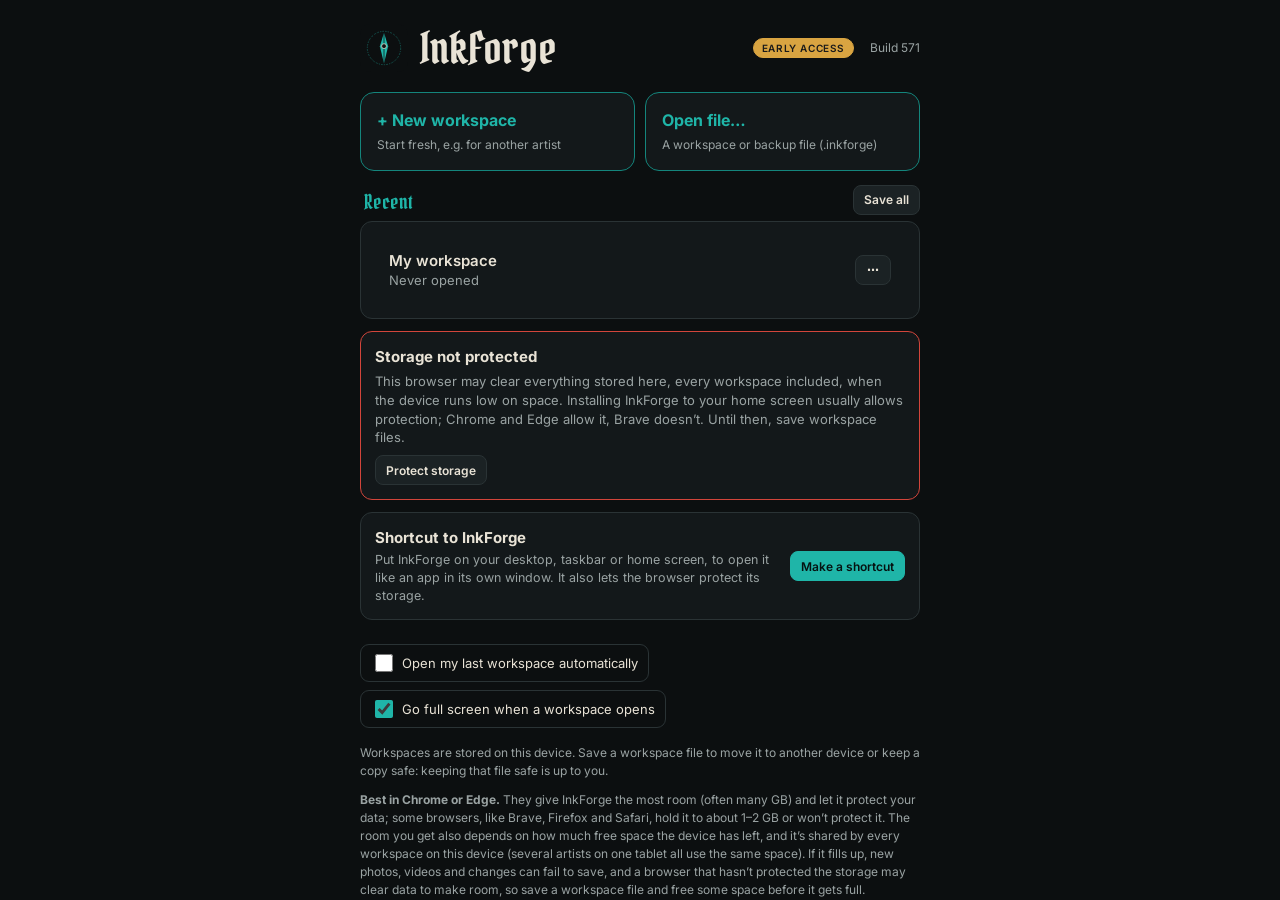
==== commit 6cc22e72: "Settings: switch off pull down to refresh per device, with a Refresh button beside full screen (buil" ====
--- a/index.html
+++ b/index.html
@@ -33,6 +33,7 @@
   <main id="main">
     <header id="topbar"><h1 id="view-title">InkForge</h1>
       <span class="tb-draw" id="tb-draw" aria-label="Drawing programs"></span>
+      <button class="tb-fs" id="rf-btn" hidden aria-label="Refresh" data-tip="Reload the app (pull down to refresh is off)"><svg viewBox="0 0 24 24"><path d="M20 11a8 8 0 0 0-14.9-3M4 4v4h4M4 13a8 8 0 0 0 14.9 3M20 20v-4h-4"/></svg></button>
       <button class="tb-fs" id="fs-btn" hidden aria-label="Full screen" data-tip="Full screen: hides the browser's bars"><svg viewBox="0 0 24 24"><path d="M4 9V4h5M20 9V4h-5M4 15v5h5M20 15v5h-5"/></svg></button>
       <span class="tb-right"><span class="badge ea" data-tip="InkForge is still being built. Features may change and some things may not work yet.">Early Access</span>
         <span id="db-badge" class="badge" data-tip="Database status">…</span></span></header>
--- a/app.css
+++ b/app.css
@@ -581,7 +581,7 @@
 .slider b { margin-left: auto; color: var(--ink); font-weight: 600; }
 .slider input { width: 100%; accent-color: var(--teal); height: 28px; }
 /* Vertical finger drags on a slider scroll the page instead of moving it (see the touch guard in app.js) */
-input[type=range] { touch-action: pan-y; }
+input[type=range] { touch-action: pan-y; accent-color: var(--teal); }   /* every slider in the app's colour */
 /* Phones: the stencil preview stays pinned under the top bar while the sliders scroll beneath it */
 @media (max-width: 899px) {
   .st-stage { position: sticky; top: calc(env(safe-area-inset-top, 0px) + 60px); z-index: 5; box-shadow: 0 10px 18px -8px rgba(0,0,0,.7); }
@@ -1346,7 +1346,8 @@
 .ref-big { display: grid; place-items: center; width: 100%; height: min(42vh, 360px); border: 1px solid var(--line); border-radius: 12px; cursor: zoom-in; padding: 8px;
   background: repeating-conic-gradient(#1a1f20 0 25%, #151a1b 0 50%) 0 0 / 16px 16px; }
 .ref-big img { max-width: 100%; max-height: 100%; object-fit: contain; }
-.pf-seg button { min-width: 0; padding: 0 8px; }
+.pf-seg button { min-width: 0; padding: 0 8px; white-space: nowrap; }
+@media (max-width: 899px) { .pf-seg { flex-wrap: wrap; } .pf-seg button { flex: 1 0 auto; font-size: 13px; } }   /* nine filters wrap instead of overlapping on phones and tablets */
 
 /* Design studio: several selected, clipping, merge */
 #dz-multi { position: absolute; inset: 0; pointer-events: none; }
@@ -1567,6 +1568,9 @@
 .dz-side .seg button { padding-top: 6px; padding-bottom: 6px; font-size: 12px; }
 .dz-ed .dz-top { flex-wrap: nowrap; }
 .dz-ed .dz-top #dz-name { flex: 1 1 auto; order: 0; }
+@media (max-width: 600px) { .dz-ed .dz-top { overflow-x: auto; scrollbar-width: none; } .dz-ed .dz-top::-webkit-scrollbar { display: none; }
+  .dz-ed .dz-top #dz-name { min-width: 90px; } .dz-ed .dz-top > * { flex-shrink: 0; }
+  .dz-ed .dz-top #dz-export { position: sticky; right: 0; box-shadow: -10px 0 10px var(--bg2); } }   /* phones: the top bar slides sideways, Export always in reach */
 .dz-side .dz-lr { padding: 1px 4px; grid-template-columns: 22px 20px 1fr 30px 30px 30px 30px; }
 .dz-side .dz-lr button { width: 30px; height: 30px; }
 .dz-side .dz-lr .nm { padding: 4px 0; }
@@ -1632,7 +1636,8 @@
 .note-l { display: flex; flex-wrap: wrap; gap: 3px; padding: 4px; background: rgba(0,0,0,.14); } .note-l a { font: 700 11px var(--ui); color: #111; background: rgba(255,255,255,.65); border-radius: 6px; padding: 3px 6px; text-decoration: none; }
 .note-row { display: flex; align-items: center; gap: 8px; padding: 6px 0; } .note-row img { width: 40px; height: 40px; object-fit: cover; border-radius: 4px; } .note-row b { flex: 1; min-width: 0; }
 .note-chips { display: flex; flex-wrap: wrap; gap: 4px; margin-bottom: 8px; }
-.dz-notebar { position: absolute; left: 60px; right: 10px; top: 10px; z-index: 3; display: flex; flex-wrap: wrap; align-items: center; gap: 4px; padding: 5px; border-radius: 12px; background: rgba(15,18,19,.88); }
+.dz-notebar { position: absolute; left: 64px; top: 10px; width: min(264px, calc(100% - 80px)); z-index: 6; display: flex; flex-wrap: wrap; align-items: center; gap: 6px; padding: 10px; border-radius: 14px; background: rgba(15,18,19,.96); border: 1px solid var(--line); box-shadow: 0 8px 24px rgba(0,0,0,.45); }   /* the note's own fields: a pop-out behind its rail icon */
+.dz-notebar[hidden] { display: none; }
 .dz-notebar button { border: 0; border-radius: 7px; background: rgba(255,255,255,.08); color: var(--ink); font: 700 11px var(--ui); padding: 6px 8px; cursor: pointer; } .dz-notebar button.on { background: rgba(31,182,166,.28); color: var(--teal); }
 .dz-notebar .nc { width: 24px; height: 24px; padding: 0; border-radius: 50%; border: 2px solid rgba(255,255,255,.25); } .dz-notebar .nc.on { outline: 2px solid var(--teal); outline-offset: 1px; }
 
@@ -1663,6 +1668,8 @@
 #dz-sel.framesel .n, #dz-sel.framesel .s { display: block; }
 /* Forms: real inputs laid over the drawn pages */
 #ff-pages { max-width: 900px; margin: 12px auto; }
+#ff-scroll { overflow-x: auto; } #ff-pages.big { width: 220%; max-width: none; }   /* Large page size on the fill-in screen */
+@media (min-width: 900px) { .ff-zoom { display: none !important; } #ff-pages.big { width: auto; max-width: 900px; } }
 .ff-page { position: relative; margin-bottom: 14px; background: #fff; box-shadow: 0 2px 12px rgba(0,0,0,.35); }
 .ff-page > canvas, .ff-page > img { display: block; width: 100%; height: auto; }
 .ff-over { position: absolute; inset: 0; }
@@ -1918,7 +1925,8 @@
 .bkt-filters > .bkt-dd:last-child .bkt-menu { left: auto; right: 0; }
 .bkt-menu label { display: flex; align-items: center; gap: 9px; padding: 7px 8px; border-radius: 6px; font-size: 13px; cursor: pointer; } .bkt-menu label:hover { background: rgba(127,127,127,.12); }
 .bkt-menu input { width: 16px; height: 16px; accent-color: var(--teal); } .bkt-menu p { margin: 6px 8px 2px; font-size: 11px; color: var(--ink2); }
-.bkt-seg { display: inline-flex; padding: 2px; border: 1px solid var(--line); border-radius: 8px; background: var(--bg); }
+.bkt-seg { display: inline-flex; padding: 2px; border: 1px solid var(--line); border-radius: 8px; background: var(--bg); max-width: 100%; overflow-x: auto; scrollbar-width: none; }   /* narrow screens: the strip scrolls, the page doesn't */
+.bkt-seg::-webkit-scrollbar { display: none; }
 .bkt-seg button { height: 28px; padding: 0 11px; border: 0; border-radius: 6px; background: none; color: var(--ink2); font-weight: 500; font-size: 13px; font-family: inherit; cursor: pointer; white-space: nowrap; }
 .bkt-seg button.on { background: var(--bg3); color: var(--ink); box-shadow: 0 1px 2px rgba(0,0,0,.3); }
 .bkt-scroll { overflow-x: auto; }
@@ -2070,6 +2078,8 @@
 #view > .card.su-again .btn { min-height: 0; height: 36px; min-width: 96px; padding: 0 14px; border-radius: 8px; font-size: 13px; font-weight: 600; justify-content: center; }
 #view > .card.su-again .toggle { min-height: 36px; border-radius: 8px; }
 #view > .card.su-again .seg { border-radius: 9px; } #view > .card.su-again .seg button { min-height: 30px; border-radius: 7px; font-size: 13px; }
+@media (max-width: 520px) { #view > .card.su-again:has(> .seg:last-child, > .row:last-child:has(> :nth-child(2))) { flex-wrap: wrap; } #view > .card.su-again:has(> .seg:last-child, > .row:last-child:has(> :nth-child(2))) > :last-child { margin-left: auto; } }   /* phones: a wide set of buttons goes under its text instead of squeezing it */
+@media (max-width: 520px) { details[data-sec="backup"] > .row { display: grid; grid-template-columns: 1fr 1fr; gap: 8px; } details[data-sec="backup"] > .row .btn { width: 100%; } }   /* phones: the backup buttons in an even grid */
 #view:has(> .set-tabs) > .card:not(.su-again) { padding: 20px 22px; border-radius: 12px; }
 #view:has(> .set-tabs) > .card h2 { font: 600 17px var(--ui); letter-spacing: 0; margin: 0 0 14px; }
 #view:has(> .set-tabs) .in { min-height: 40px; border-radius: 8px; font-size: 14px; }
@@ -2377,7 +2387,7 @@
 body:not([data-route="tattoo"]) .tile { min-height: 60px; gap: 12px; }
 body:not([data-route="tattoo"]) .tile .ico { width: 38px; height: 38px; border-radius: 10px; }
 body:not([data-route="tattoo"]) .tile .ico svg { width: 20px; height: 20px; }
-body:not([data-route="tattoo"]) .ava { width: 36px; height: 36px; }
+body:not([data-route="tattoo"]) .ava:not(.lg) { width: 36px; height: 36px; }   /* the big one on a client's page keeps its size */
 body:not([data-route="tattoo"]) #topbar { padding-top: calc(env(safe-area-inset-top, 0px) + 10px); padding-bottom: 8px; }
 body:not([data-route="tattoo"]) #topbar h1 { font-size: 28px; }
 body:not([data-route="tattoo"]) .hero .big { font-size: 34px; }
@@ -2840,8 +2850,12 @@
 .inv-ord select.in { width: auto; min-width: 140px; padding: 6px 10px; }
 .inv-arr { max-width: 480px; }
 .inv-arr-l { max-height: 55vh; overflow-y: auto; border: 1px solid var(--line); border-radius: 10px; }
-.inv-arr-it { display: flex; align-items: center; gap: 10px; padding: 8px 10px; border-bottom: 1px solid var(--line); background: var(--bg); touch-action: none; user-select: none; }
-.inv-arr-it .grip { cursor: grab; color: var(--muted); font-size: 18px; } .inv-arr-it .n { width: 22px; color: var(--muted); font: 700 12px var(--ui); text-align: right; }
+.inv-arr-it { display: flex; align-items: center; gap: 10px; padding: 8px 10px; border-bottom: 1px solid var(--line); background: var(--bg); touch-action: pan-y; user-select: none; }
+.inv-arr-it.hl { background: rgba(31,181,168,.18); transition: background .4s; }
+.inv-arr-it .n { border: 0; background: none; cursor: pointer; padding: 4px 2px; border-radius: 6px; } .inv-arr-it .n:hover { background: rgba(255,255,255,.08); color: var(--teal); }
+.inv-arr-it .mv button:disabled { opacity: .25; }
+.inv-arr-find { display: flex; align-items: center; gap: 6px; margin-bottom: 8px; } .inv-arr-find svg { width: 16px; height: 16px; fill: none; stroke: var(--ink2); stroke-width: 2; } .inv-arr-find .in { flex: 1; height: 34px; }
+.inv-arr-it .grip { cursor: grab; color: var(--muted); font-size: 20px; touch-action: none; padding: 8px 10px; margin: -8px -4px -8px -10px; }   /* a bigger target, and only here does a drag start */ .inv-arr-it .n { width: 22px; color: var(--muted); font: 700 12px var(--ui); text-align: right; }
 .inv-arr-it .nm { flex: 1; display: flex; flex-direction: column; font: 600 14px var(--ui); } .inv-arr-it .nm small { color: var(--muted); font-weight: 500; font-size: 11px; }
 .inv-arr-it .mv button { width: 28px; height: 28px; border: 0; border-radius: 7px; background: none; color: var(--muted); cursor: pointer; } .inv-arr-it .mv button:hover { background: rgba(255,255,255,.06); color: var(--ink); }
 /* Portfolio: an entry's reel */
@@ -2927,6 +2941,21 @@
 .sk-pop .sk-cols { flex-wrap: wrap; max-width: 280px; } .sk-pop .sk-pal { max-width: none; }
 .sk-sl { display: grid; grid-template-columns: 84px 160px 28px; align-items: center; gap: 8px; font: 600 12px var(--ui); color: var(--ink2); } .sk-sl b { font-size: 11px; text-align: right; }
 .sk-pop-n { margin: 0; font-size: 11px; color: var(--ink2); max-width: 290px; }
+.sk-hud { position: absolute; left: 50%; top: 40%; transform: translate(-50%, -50%); z-index: 9; padding: 10px 18px; border-radius: 14px; background: rgba(15,18,19,.9); color: #fff; font: 700 18px var(--ui); pointer-events: none; }
+.sk-hud[hidden] { display: none; }
+.sk-rail { display: contents; }   /* its tools sit in the strip like the strip's own, so the strip can split them into two columns */
+.sk-rail .dz-ib { position: relative; } .sk-rail .dz-ib.set:not(.on) { color: var(--teal); }
+.sk-rail .sk-more { position: absolute; right: 3px; bottom: 3px; width: 0; height: 0; border-left: 5px solid transparent; border-bottom: 5px solid currentColor; opacity: .7; }
+.sk-num { font: 700 12px var(--ui); } .sk-dot { display: block; width: 20px; height: 20px; border-radius: 50%; border: 2px solid rgba(255,255,255,.6); }
+.sk-plist { display: grid; gap: 2px; } .sk-pi { display: flex; align-items: center; gap: 10px; padding: 6px 10px; border: 0; border-radius: 9px; background: none; color: var(--ink); cursor: pointer; font: 600 13px var(--ui); text-align: left; }
+.sk-pi svg { width: 20px; height: 20px; fill: none; stroke: currentColor; stroke-width: 1.8; stroke-linecap: round; stroke-linejoin: round; } .sk-pi:hover { background: rgba(255,255,255,.06); } .sk-pi.on { background: var(--teal); color: #071413; }
+.sk-pop .sk-pal { width: 100%; } .sk-one { display: flex; margin: 4px 2px 8px; font-size: 13px; }
+.dz-csz { position: relative; } .dz-csz input { padding-right: 22px !important; }
+.dz-cszb { position: absolute; right: 2px; top: 50%; transform: translateY(-50%); width: 20px; height: 24px; padding: 0; border: 0; background: none; color: var(--ink2); cursor: pointer; display: grid; place-items: center; }
+.dz-cszb svg { width: 14px; height: 14px; fill: none; stroke: currentColor; stroke-width: 2.2; stroke-linecap: round; stroke-linejoin: round; } .dz-cszb:hover { color: var(--teal); }
+.dz-szpop { position: fixed; z-index: 60; display: flex; align-items: center; gap: 10px; width: 240px; padding: 10px 12px; border-radius: 12px; background: var(--bg2); border: 1px solid var(--line); box-shadow: 0 8px 24px rgba(0,0,0,.45); }
+.dz-szpop input { flex: 1; } .dz-szpop b { font: 700 13px var(--ui); min-width: 34px; text-align: right; }
+.dz-rail > *, .sk-rail > * { flex: none; }   /* the strip scrolls; its buttons never squash or spill over the panels below */
 .sk-live { position: absolute; left: 0; top: 0; pointer-events: none; z-index: 3; }
 .sk-drawing, .sk-drawing .dz-page { cursor: crosshair; }
 /* The build this stylesheet belongs to: keep equal to APP_BUILD in app.js (the app reloads the stylesheet if they differ). */
@@ -2934,11 +2963,13 @@
 .loy-form .seg { flex-wrap: wrap; } .loy-note { font-size: 12px; margin: 6px 0 0; } .loy-togs { display: grid; gap: 8px; margin-top: 12px; }
 .loy-stack { display: flex; flex-wrap: wrap; gap: 6px; margin-top: 8px; } .loy-stack div { display: grid; padding: 6px 10px; border: 1px solid var(--line); border-radius: 10px; min-width: 84px; }
 .loy-stack span { font-size: 11px; color: var(--ink2); } .loy-stack b { font-size: 15px; }
+.c-row[data-tn]:disabled { opacity: .45; cursor: default; } .loy-stack.tiers { display: grid; } .loy-stack.tiers div { grid-template-columns: 80px 90px 1fr; align-items: center; gap: 8px; } .loy-stack.tiers select { max-width: none !important; }
 .loy-tabs { margin-bottom: 12px; } .loy-code { font-family: ui-monospace, monospace; letter-spacing: .06em; }
 .loy-t td.loy-open { color: var(--teal); } .loy-t td.loy-expired, .loy-t td.loy-void { color: #e26b6b; }
 .b-loy { display: grid; gap: 6px; }
 .loy-msg { max-height: 92vh; overflow: auto; } .loy-prev { display: grid; place-items: center; margin-bottom: 10px; }
 .loy-prev img { width: min(100%, 300px); aspect-ratio: 1080 / 1350; border-radius: 10px; box-shadow: 0 6px 20px rgba(0,0,0,.4); background: #222; }
+.loy-prev.vou img { width: min(100%, 560px); aspect-ratio: 2480 / 1169; }
 .loy-msg input[type=color] { width: 56px; height: 36px; padding: 2px; border-radius: 8px; border: 1px solid var(--line); background: none; }
 .loy-old { font-size: 11px; padding: 1px 6px; border-radius: 6px; background: rgba(224,160,48,.18); color: #e0a030; white-space: nowrap; }
 .loy-terms { margin: 6px 0 4px; padding-left: 18px; font-size: 13px; line-height: 1.5; } .loy-own { gap: 6px; flex-wrap: nowrap; margin-top: 6px; } .loy-own .in { flex: 1; }
@@ -2956,5 +2987,130 @@
 .draw-grid .tile .ico { color: var(--teal); }
 @media (min-width: 700px) { .draw-grid { grid-template-columns: repeat(3, 1fr); } }
 @media (max-width: 420px) { .tb-ic { width: 32px; height: 32px; } .tb-draw { gap: 2px; } }
+@media (max-width: 420px) { body #topbar #view-title { font-size: clamp(17px, 5.4vw, 26px); white-space: nowrap; min-width: 0; overflow: hidden; text-overflow: ellipsis; flex: 0 1 auto; } }   /* a long title fits beside the top bar icons on phones */
+.stk-one-btn { margin-top: 12px; display: inline-flex; align-items: center; gap: 8px; } .stk-one-btn svg { width: 18px; height: 18px; fill: none; stroke: currentColor; stroke-width: 1.8; stroke-linecap: round; }
+.stk-one { position: fixed; inset: 0; z-index: 80; background: var(--bg); display: flex; flex-direction: column; gap: 10px; padding: calc(10px + env(safe-area-inset-top, 0px)) max(14px, calc((100vw - 600px) / 2)) calc(12px + env(safe-area-inset-bottom, 0px)); user-select: none; -webkit-user-select: none; }
+.so-top { display: flex; align-items: center; gap: 10px; flex-wrap: wrap; } .so-x { width: 38px; height: 38px; border-radius: 10px; border: 1px solid var(--line); background: var(--bg2); color: var(--ink); font-size: 16px; cursor: pointer; }
+.so-prog { flex: 1; min-width: 120px; display: grid; gap: 4px; font: 600 13px var(--ui); } .so-prog span { height: 6px; border-radius: 3px; background: var(--line); overflow: hidden; } .so-prog i { display: block; height: 100%; background: var(--teal); transition: width .2s; }
+.so-cat select { max-width: 170px; height: 34px; border-radius: 9px; background: var(--bg2); color: var(--ink); border: 1px solid var(--line); padding: 0 8px; } .so-skip { font-size: 12px; }
+.so-card { flex: 1; display: flex; flex-direction: column; align-items: center; justify-content: center; gap: 8px; text-align: center; padding: 14px; border-radius: 18px; background: var(--bg2); border: 1px solid var(--line); transition: transform .09s, opacity .09s; min-height: 0; }
+.so-card.out-l { transform: translateX(-30px); opacity: .3; } .so-card.out-r { transform: translateX(30px); opacity: .3; }
+.so-cat2 { font: 700 11px var(--ui); letter-spacing: .08em; text-transform: uppercase; color: var(--teal); } .so-name { font: 26px/1.15 var(--display); } .so-exp { font-size: 13px; color: var(--ink2); }
+.so-val-row { display: flex; align-items: center; gap: 12px; margin-top: 6px; } .so-step { width: 56px; height: 56px; border-radius: 16px; border: 1px solid var(--line); background: var(--bg); color: var(--ink); font: 700 28px var(--ui); cursor: pointer; }
+.so-val { min-width: 150px; padding: 8px 18px; border-radius: 14px; border: 2px solid var(--teal); font: 800 46px/1.1 var(--ui); display: flex; align-items: center; justify-content: center; cursor: text; }
+.so-val.sel span { background: rgba(31,181,168,.35); border-radius: 6px; padding: 0 4px; } .so-caret { width: 3px; height: 40px; background: var(--teal); margin-left: 3px; animation: so-blink 1s steps(1) infinite; } @keyframes so-blink { 50% { opacity: 0; } }
+.so-pack { display: flex; align-items: center; gap: 10px; font-size: 14px; } .so-pb { padding: 8px 12px; border-radius: 10px; border: 1px solid var(--line); background: var(--bg); color: var(--ink); font: 600 13px var(--ui); cursor: pointer; }
+.so-diff { font: 600 13px var(--ui); color: var(--ink2); } .so-diff.ok { color: var(--teal); } .so-diff.up { color: #e0a030; } .so-diff.down { color: #e26b6b; }
+.so-pad { display: grid; grid-template-columns: repeat(3, 1fr); gap: 8px; } .so-pad button { height: 58px; border-radius: 14px; border: 1px solid var(--line); background: var(--bg2); color: var(--ink); font: 700 24px var(--ui); cursor: pointer; touch-action: manipulation; }
+.so-pad button:active { background: var(--teal); color: #071413; } .so-pad .so-k2 { height: 44px; font: 600 14px var(--ui); } .so-pad2 .so-k2:nth-child(n+3) { font-size: 22px; }
+.so-pad2 { grid-template-columns: repeat(4, 1fr); }
+.so-nav { display: grid; grid-template-columns: 1fr 2fr; gap: 10px; } .so-nav .btn { height: 52px; font-size: 17px; }
+@media (max-height: 700px) { .so-pad button { height: 46px; font-size: 20px; } .so-pad .so-k2 { height: 38px; } .so-val { font-size: 36px; } .so-step { width: 46px; height: 46px; } }
+.b-fate { gap: 18px; flex-wrap: wrap; } .b-can-in { display: none; margin: 10px 0 6px; padding: 10px; border-radius: 12px; border: 1px solid rgba(226,107,107,.45); background: rgba(226,107,107,.07); }
+.b-done:has([name=cancelled]:checked) .b-can-in { display: block; } .b-done:has([name=cancelled]:checked) #b-done-in { display: none; }
+.ev.cancelled { opacity: .45; text-decoration: line-through; background-image: repeating-linear-gradient(135deg, transparent 0 6px, rgba(226,107,107,.25) 6px 8px); }
+.can-chip { background: rgba(226,107,107,.18); color: #e26b6b; border-color: rgba(226,107,107,.4); font-size: 11px; } .can-ns { color: #e26b6b; }
+.bkt tr.cancelled td { opacity: .6; } .bkt tr.cancelled td.nw:first-of-type { text-decoration: line-through; }
+.bk-unrel { margin-top: 14px; } .bk-unrel h2 { margin-top: 0; }
+.ag-wrap { display: flex; align-items: center; } .ag-wrap > .c-row { flex: 1; min-width: 0; } .ag-hide { margin-right: 10px; flex: none; }
+.loy-note-row .btn { flex: none; margin-left: 6px; } .loy-sent { display: inline-flex; align-items: center; gap: 4px; font-size: 12px; margin-right: 6px; }
+.loy-use { display: flex; flex-wrap: wrap; gap: 8px; margin: 0 0 10px; } .loy-use > div { display: grid; padding: 8px 12px; border: 1px solid var(--line); border-radius: 12px; min-width: 84px; background: var(--bg2); }
+.loy-use b { font: 700 20px var(--ui); } .loy-use span { font-size: 11px; color: var(--ink2); } .loy-use .warn b { color: #e0a030; } .loy-use-rate { border-color: var(--teal) !important; } .loy-use-rate b { color: var(--teal); }
+.loy-t td.loy-deleted { color: var(--ink2); text-decoration: line-through; }
+.qz-title { margin: 0 0 14px; } .qz-title .in { font-size: 16px; } .qz-ret { font-size: 11px; background: rgba(31,181,168,.18); color: var(--teal); border-color: rgba(31,181,168,.4); margin-left: 6px; } .qz-who .picker { position: relative; }
+.av-card { max-width: 560px; } .av-ed { display: grid; gap: 10px; max-height: 42vh; overflow-y: auto; margin-bottom: 8px; }
+.avgrid-ed { display: grid; grid-template-columns: repeat(7, 1fr); gap: 3px; } .avgrid-ed i { font-style: normal; text-align: center; font-size: 10px; color: var(--ink2); }
+.avd { height: 32px; border-radius: 8px; border: 2px solid transparent; font: 700 12px var(--ui); cursor: pointer; color: #fff; padding: 0; }
+.avd.av-open, .av-leg .av-open { background: #14857c; } .avd.av-part, .av-leg .av-part { background: #e0a33a; } .avd.av-taken, .av-leg .av-taken { background: #5f5b55; color: #cfcac0; } .avd.av-off, .av-leg .av-off { background: transparent; color: var(--ink2); border-color: var(--line); }
+.avd.set, .av-leg .set-k { border-color: #fff; box-shadow: 0 0 0 2px var(--teal); } .avd:disabled { opacity: .3; cursor: default; }
+.av-leg { display: flex; flex-wrap: wrap; gap: 10px; align-items: center; font-size: 11px; color: var(--ink2); margin-bottom: 8px; } .av-leg span { display: inline-flex; align-items: center; gap: 4px; } .av-leg i { width: 12px; height: 12px; border-radius: 3px; display: inline-block; border: 2px solid transparent; }
+.c-avdays { display: flex; flex-wrap: wrap; gap: 6px; } .c-avdays .chip.part { border-color: #e0a33a; color: #e0a33a; }
+.mday.present { position: relative; box-shadow: inset 0 0 0 2px rgba(31,181,168,.6); } .mday.present::after { content: 'in'; position: absolute; right: 4px; bottom: 2px; font: 700 9px var(--ui); color: var(--teal); }
+#m-work.on { background: rgba(31,181,168,.2); color: var(--teal); border-color: var(--teal); } .avd.off[data-avo] { cursor: pointer; } .avd.opened { box-shadow: 0 0 0 2px #fff inset; }
+.rc-loy { display: grid; gap: 6px; padding: 10px; border: 1px solid rgba(31,181,168,.4); border-radius: 12px; background: rgba(31,181,168,.07); margin-bottom: 10px; } .rc-sent { background: rgba(31,181,168,.18); color: var(--teal); }
+.ln-kinds { display: flex; flex-wrap: wrap; gap: 6px; } .ln-kinds .chip { cursor: pointer; font-size: 13px; padding: 7px 14px; color: var(--ink, inherit); } .ln-kinds .chip.on { background: rgba(31,181,168,.2); color: var(--teal); border-color: var(--teal); }
+.lgd-prev { display: grid; gap: 10px; justify-items: center; } .lgd-prev img { width: 100%; max-width: 520px; border-radius: 6px; box-shadow: 0 2px 10px rgba(0,0,0,.3); background: #fff; }
+.lgd-own .btn, #lgd-add { justify-self: start; width: auto; align-self: flex-start; } .lgd-own { display: grid; gap: 6px; padding-bottom: 10px; margin-bottom: 10px; border-bottom: 1px solid var(--line); }
+.de-head { display: flex; gap: 12px; align-items: flex-start; justify-content: space-between; flex-wrap: wrap; } .de-gate { border-color: var(--amber, #e0a030); }
+.de-sec { margin-top: 10px; } .de-tiles { margin-top: 6px; } .de-t td.num, .de-t th.num { text-align: right; } #de-file:disabled { opacity: .45; cursor: not-allowed; } .de-t td.num { font-variant-numeric: tabular-nums; } .de-none { font-size: 13px; margin: 4px 0 0; } .de-t tfoot td { font-weight: 700; border-top: 2px solid var(--line); } .de-acts .btn:disabled { opacity: .45; }
+.de-note { display: flex; align-items: center; gap: 10px; } .de-note .c-main { flex: 1; display: grid; } .de-note.warn { border-color: var(--amber, #e0a030); }
+@media (max-width: 899px) { body.kb-up #nav { display: none; } }   /* the keyboard is up: the tab bar steps aside so it can't cover the box being typed in */
+a.stat { color: inherit; text-decoration: none; } a.stat:hover { background: var(--bg3); }   /* a linked row looks like any other row */
+.qz-perks { font-size: 12px; margin: 6px 0 0; color: var(--teal); }
+@media (max-width: 520px) {   /* phones: an item's name gets the full width, its buttons and count go underneath */
+  .inv-row { flex-wrap: wrap; row-gap: 6px; } .inv-row .c-main { flex: 1 1 100%; min-width: 0; } .inv-row .lib-tools { margin-left: auto; }
+  .c-row.rule { flex-wrap: wrap; row-gap: 4px; } .c-row.rule .c-main { flex: 1 1 calc(100% - 48px); min-width: 0; } .c-row.rule > .row { margin-left: auto; } }   /* rules: the same, buttons under the rule */
+.loy-t td { white-space: nowrap; }   /* rewards and vouchers tables: one line a row; the table scrolls sideways */
+.vou-unpaid { color: var(--amber, #e0a030); font-weight: 600; } .vou-open { color: var(--teal); }
 .loy-sum p { font-size: 14px; line-height: 1.45; }
-:root { --app-build: 533; }
+:root { --app-build: 571; }
+
+/* ---------- Home screen: a slim header, the apps as a desktop, today, and one notices panel ----------
+   On wide screens it keeps to a column on the left, so the rest is open for sticky notes. */
+.home { display: grid; gap: 12px; }
+@media (min-width: 900px) { .home { max-width: 560px; } }
+.home-head { display: flex; align-items: flex-start; gap: 10px; padding: 2px 2px 0; }
+.home-head .hh-t { flex: 1; min-width: 0; }
+.home-head .big { font: 30px/1.05 var(--display); }
+.home-head .muted { font-size: 13px; margin-top: 4px; }
+.home .news-mini { display: inline-flex; align-items: center; gap: 6px; width: auto; flex: none; margin: 2px 0 0; padding: 5px 10px; border-radius: 999px; font-size: 12px; white-space: nowrap; color: var(--ink2); }
+.home .news-mini.on, .home .news-mini:hover { color: var(--teal); border-color: var(--teal); }
+#news-slot:empty { display: none; }
+#news-slot .news-card { margin: 0; font-size: 14px; } #news-slot .news-card h2 { font-size: 17px; }
+.home-apps { display: grid; grid-template-columns: repeat(3, 1fr); gap: 6px; }
+@media (min-width: 560px) { .home-apps { grid-template-columns: repeat(6, 1fr); } }
+.home-apps .ha { display: flex; flex-direction: column; align-items: center; gap: 6px; padding: 10px 4px 8px; border-radius: 14px; color: var(--ink); text-decoration: none; text-align: center; transition: background .15s; }
+.home-apps .ha:hover, .home-apps .ha:focus-visible { background: var(--bg2); }
+.home-apps .ha-i { display: grid; place-items: center; width: 50px; height: 50px; border-radius: 14px; background: linear-gradient(145deg, rgba(31,181,168,.22), var(--bg2)); border: 1px solid rgba(31,181,168,.35); color: var(--teal); }
+.home-apps .ha-i svg { width: 24px; height: 24px; fill: none; stroke: currentColor; stroke-width: 1.8; stroke-linecap: round; stroke-linejoin: round; }
+.home-apps .ha-t { font-size: 12px; line-height: 1.2; color: var(--ink2); }
+.home-card { margin: 0; padding: 14px 16px; }
+.home-card .hc-h { display: flex; align-items: center; gap: 8px; margin-bottom: 8px; }
+.home-card .hc-h h2 { flex: 1; margin: 0; font-size: 17px; }
+.home-card #home-today.card { margin: 0; }
+.home-sub { margin: 0; font-size: 13px; }
+.home-notes .hn-n { display: inline-grid; place-items: center; min-width: 20px; height: 20px; padding: 0 6px; margin-left: 6px; border-radius: 10px; background: var(--amber, #e0a030); color: #1a1200; font: 700 11px var(--ui); vertical-align: 2px; }
+.home-notes > div:empty { display: none; }
+.home-notes > [id]:not(:empty) ~ [id]:not(:empty) { border-top: 1px solid var(--line); padding-top: 10px; margin-top: 10px; }
+.home-notes .card { margin: 0; padding: 0; background: none; border: 0; box-shadow: none; }
+.home-notes .card h2 { font-size: 13px; font-weight: 700; letter-spacing: .04em; text-transform: uppercase; color: var(--ink2); margin: 0 0 6px; }
+.home-notes .card.list { border: 1px solid var(--line); border-radius: 10px; }
+.home-notes .de-note.warn { border: 0; }
+.home .practice-note { margin: 0; }
+
+/* Studio and More as desktops, like Home */
+.home .mgrp { margin: 8px 2px -4px; } .home .mgrp:first-child { margin-top: 2px; }
+.home .app-credit { margin-top: 8px; }
+/* Settings › Home: the shortcut list, and the home screen's icon sizes */
+.hs-list { display: grid; gap: 6px; }
+.hs-row { display: flex; align-items: center; gap: 6px; } .hs-row .in { flex: 1; min-width: 0; height: 38px; }
+.hs-row .ha-i { flex: none; display: grid; place-items: center; width: 38px; height: 38px; border-radius: 10px; background: linear-gradient(145deg, rgba(31,181,168,.22), var(--bg2)); border: 1px solid rgba(31,181,168,.35); color: var(--teal); }
+.hs-row .ha-i svg { width: 20px; height: 20px; fill: none; stroke: currentColor; stroke-width: 1.8; stroke-linecap: round; stroke-linejoin: round; }
+.hs-row .icon-btn { width: 36px; padding: 0; justify-content: center; }
+.hs-show { display: flex; flex-wrap: wrap; gap: 8px; }
+.home.ico-s .home-apps .ha-i { width: 40px; height: 40px; border-radius: 11px; } .home.ico-s .home-apps .ha-i svg { width: 20px; height: 20px; } .home.ico-s .home-apps .ha-t { font-size: 11px; }
+.home.ico-l .home-apps .ha-i { width: 62px; height: 62px; border-radius: 17px; } .home.ico-l .home-apps .ha-i svg { width: 30px; height: 30px; } .home.ico-l .home-apps .ha-t { font-size: 13px; }
+@media (min-width: 560px) { .home.ico-l .home-apps { grid-template-columns: repeat(5, 1fr); } }
+.hs-row .icon-btn svg { width: 16px; height: 16px; fill: none; stroke: currentColor; stroke-width: 2; stroke-linecap: round; stroke-linejoin: round; }
+/* Clients: search and the filter chips pinned together; letters as small labels, like the menus */
+.c-head { display: block !important; position: sticky; top: calc(env(safe-area-inset-top, 0px) + 60px); z-index: 4; background: var(--bg); padding-bottom: 8px; margin-bottom: 4px; box-shadow: 0 8px 10px -8px rgba(0,0,0,.6); }
+.c-head .search-bar { position: static; padding-bottom: 8px; }
+.c-head .c-cats { margin: 0; padding: 2px 0; justify-content: flex-start; }
+.c-head .c-cats:empty { display: none; }
+#c-list .letter { font: 700 12px var(--ui); letter-spacing: .06em; text-transform: uppercase; color: var(--ink2); margin: 14px 4px 6px; }
+#c-list .letter:first-child { margin-top: 4px; }
+@media (min-width: 900px) { #view:has(> .c-head) { max-width: 720px; } }
+/* Booking: Tattoo completed and Cancelled sit on one line, the same size */
+.b-fate { align-items: center; } .b-fate .toggle { display: inline-flex !important; margin: 0 0 12px !important; }
+.b-walk:not([hidden]) { display: inline-flex !important; width: fit-content !important; max-width: 100%; margin-top: 10px; }
+/* Calendar swipe: a short slide in from the side it came from */
+@keyframes calSwL { from { transform: translateX(28px); opacity: .4; } to { transform: none; opacity: 1; } }
+@keyframes calSwR { from { transform: translateX(-28px); opacity: .4; } to { transform: none; opacity: 1; } }
+#cal.cal-sw-l { animation: calSwL .22s ease-out; } #cal.cal-sw-r { animation: calSwR .22s ease-out; }
+#cal { touch-action: pan-y; }
+/* Pull down to refresh off: nothing lets a pull reach the browser's reload */
+html.no-ptr, html.no-ptr body, html.no-ptr #main, html.no-ptr #app { overscroll-behavior-y: none !important; }
+/* Refresh beside full screen: the pair sit close, and on phones they shrink like the drawing icons */
+.tb-fs + .tb-fs { margin-left: 4px; } .tb-fs { flex: none; }
+@media (max-width: 420px) { .tb-fs { width: 32px; height: 32px; } .tb-draw + .tb-fs { margin-left: 4px; } html.no-ptr .tb-draw { gap: 2px; } }
+@media (max-width: 420px) { html.no-ptr .tb-ic, html.no-ptr .tb-fs { width: 30px; height: 30px; } html.no-ptr body #topbar #view-title { font-size: clamp(15px, 4.1vw, 24px); } }
